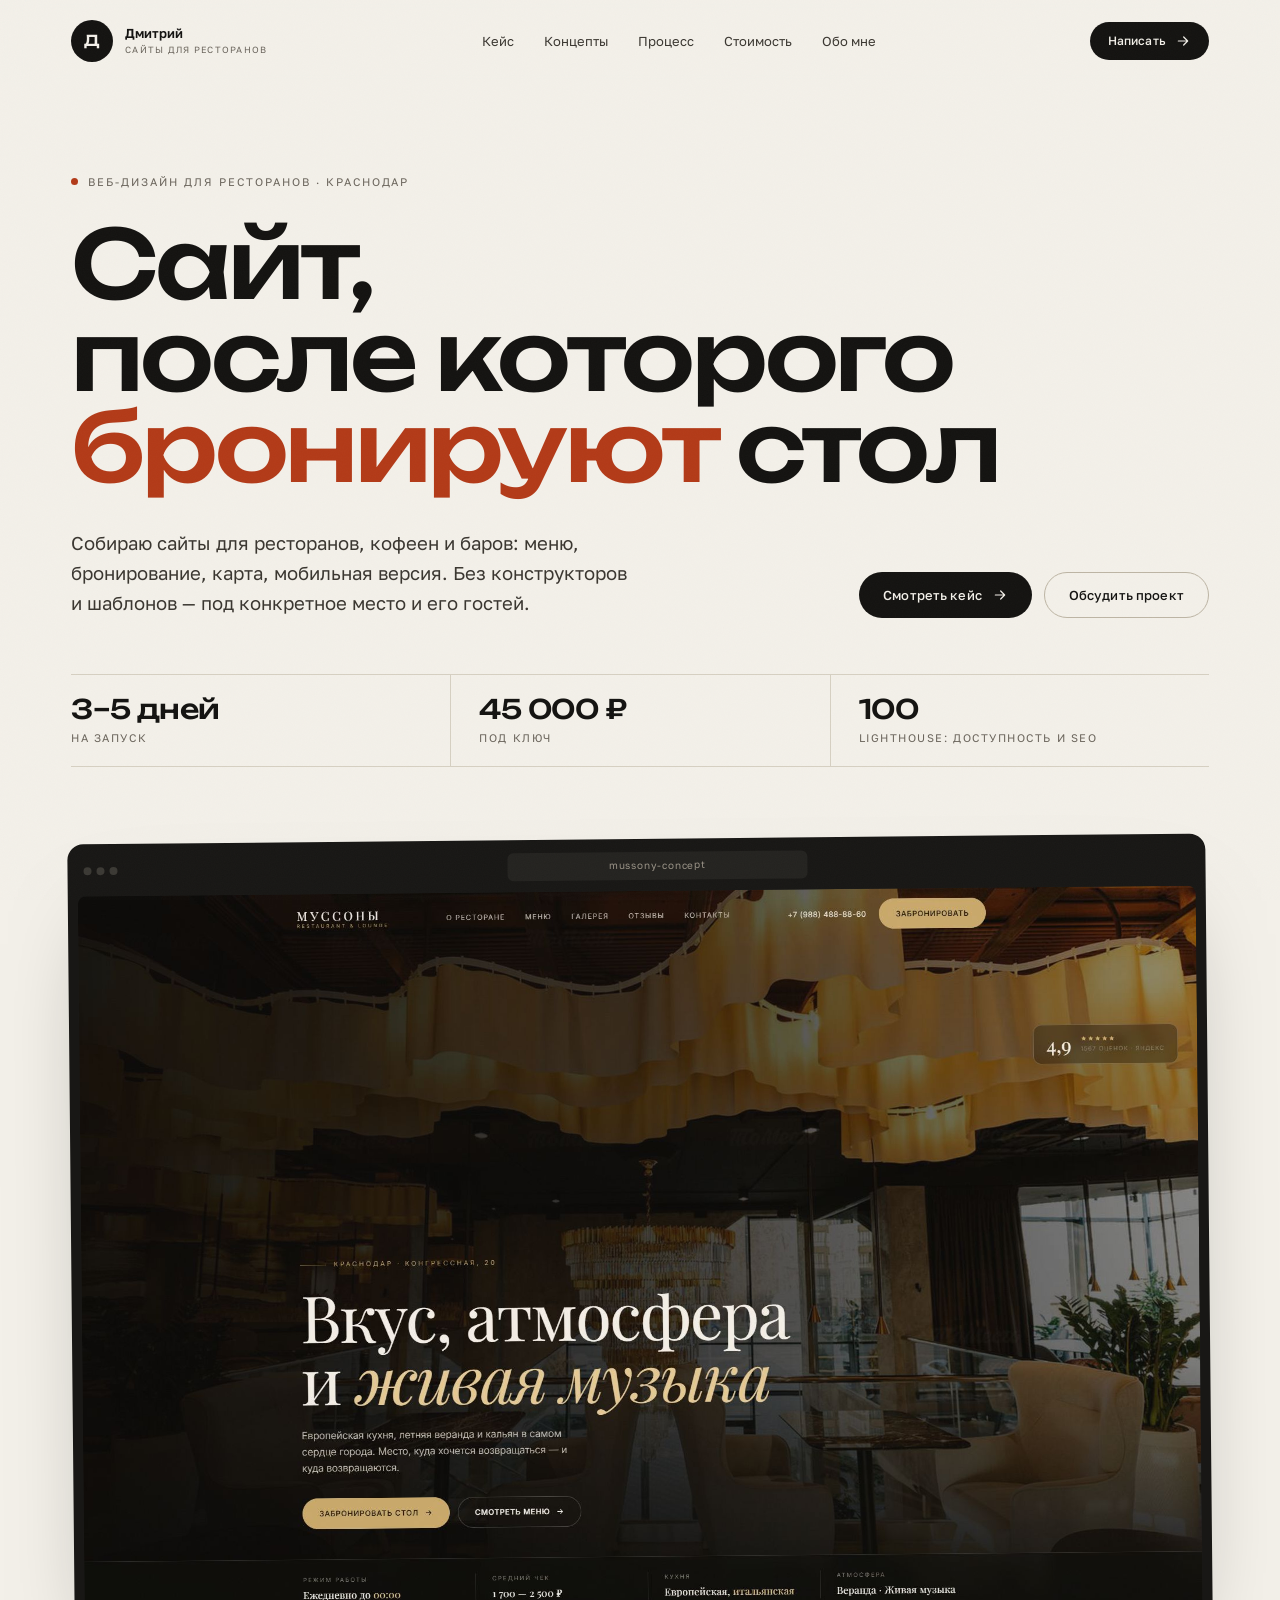
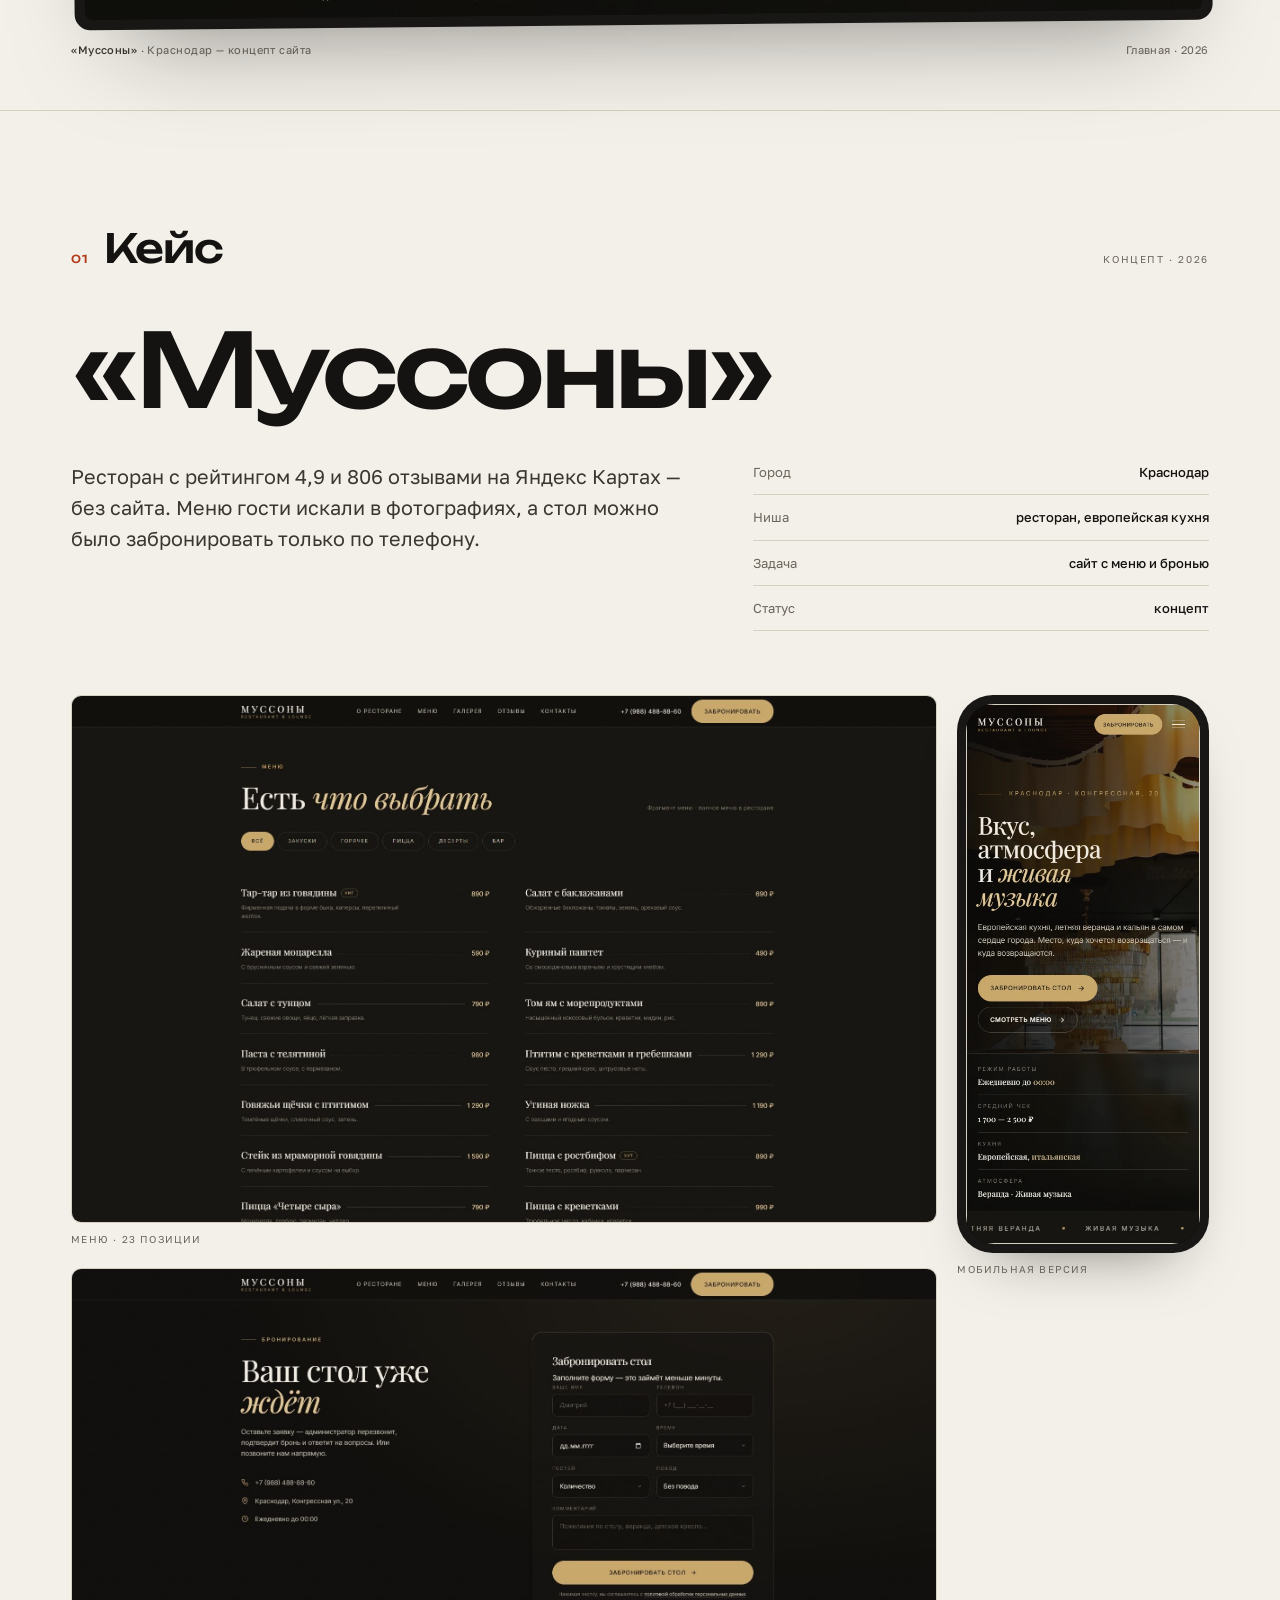
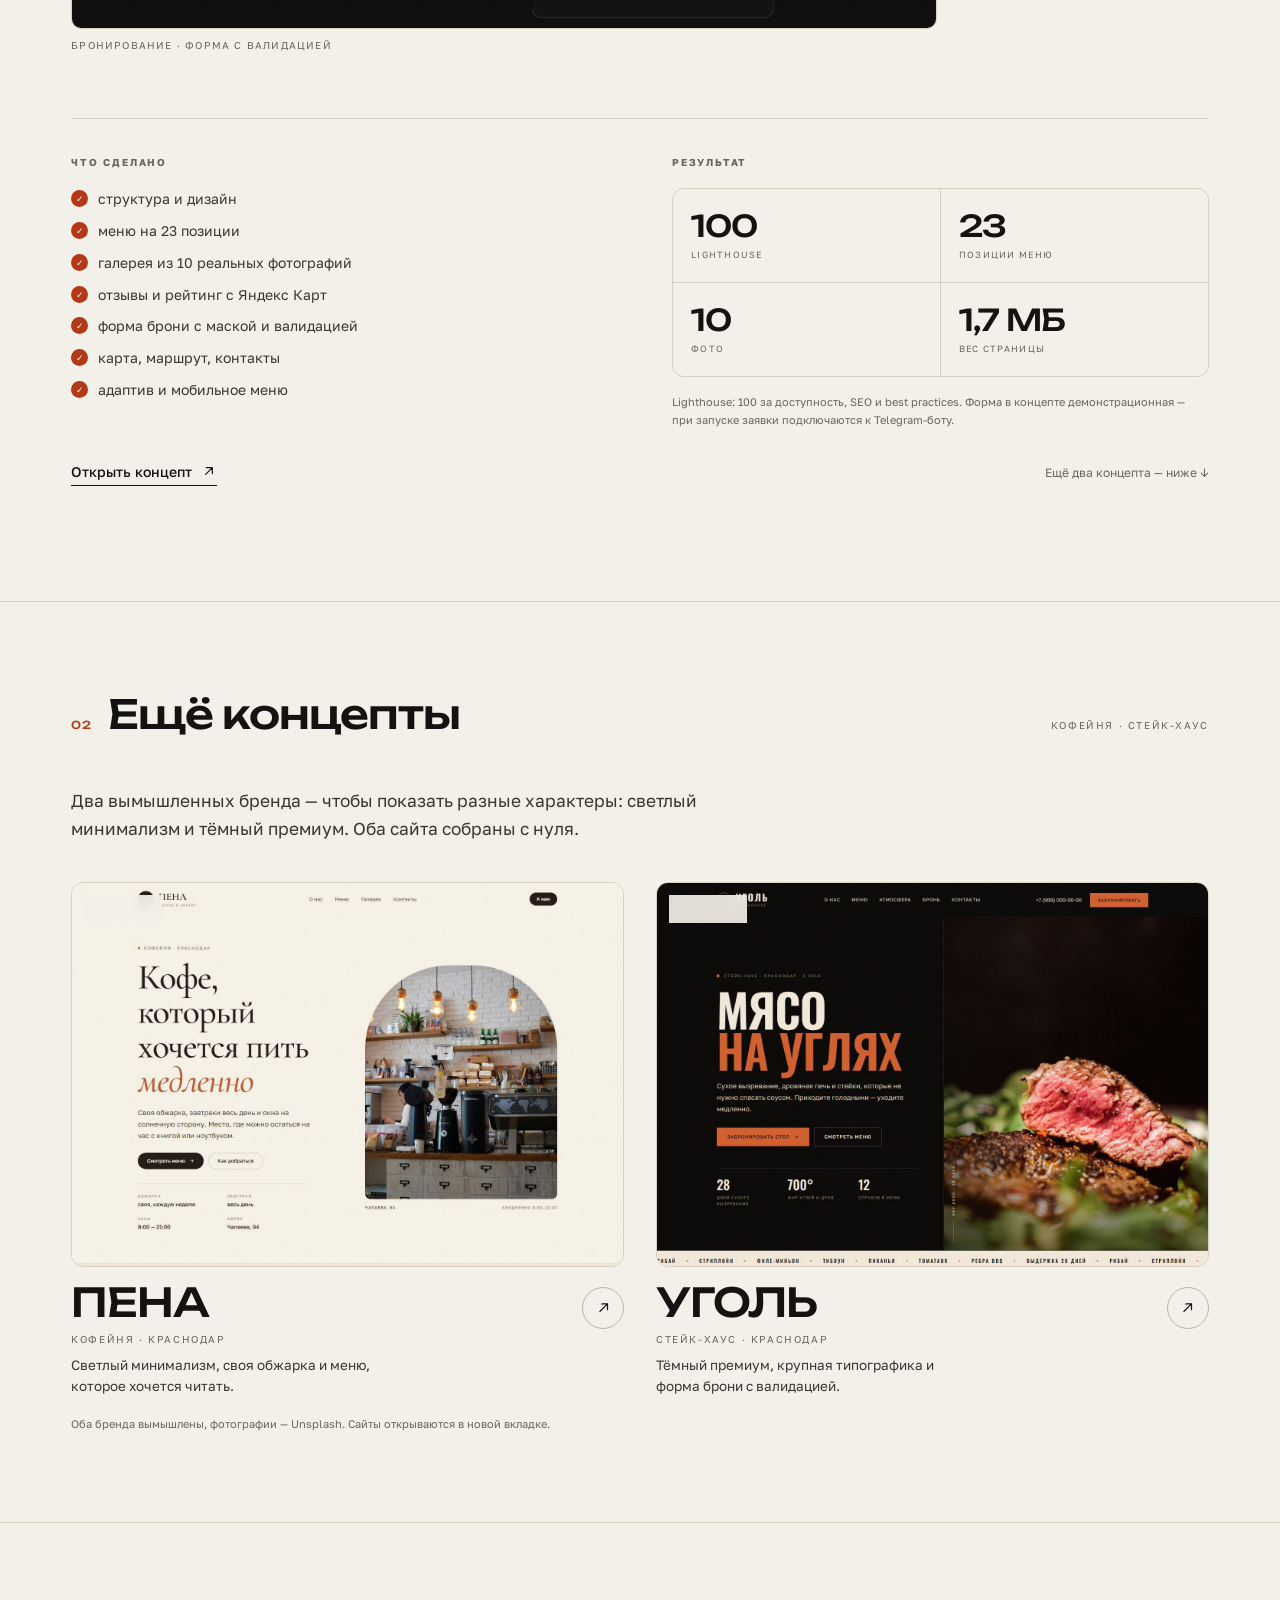
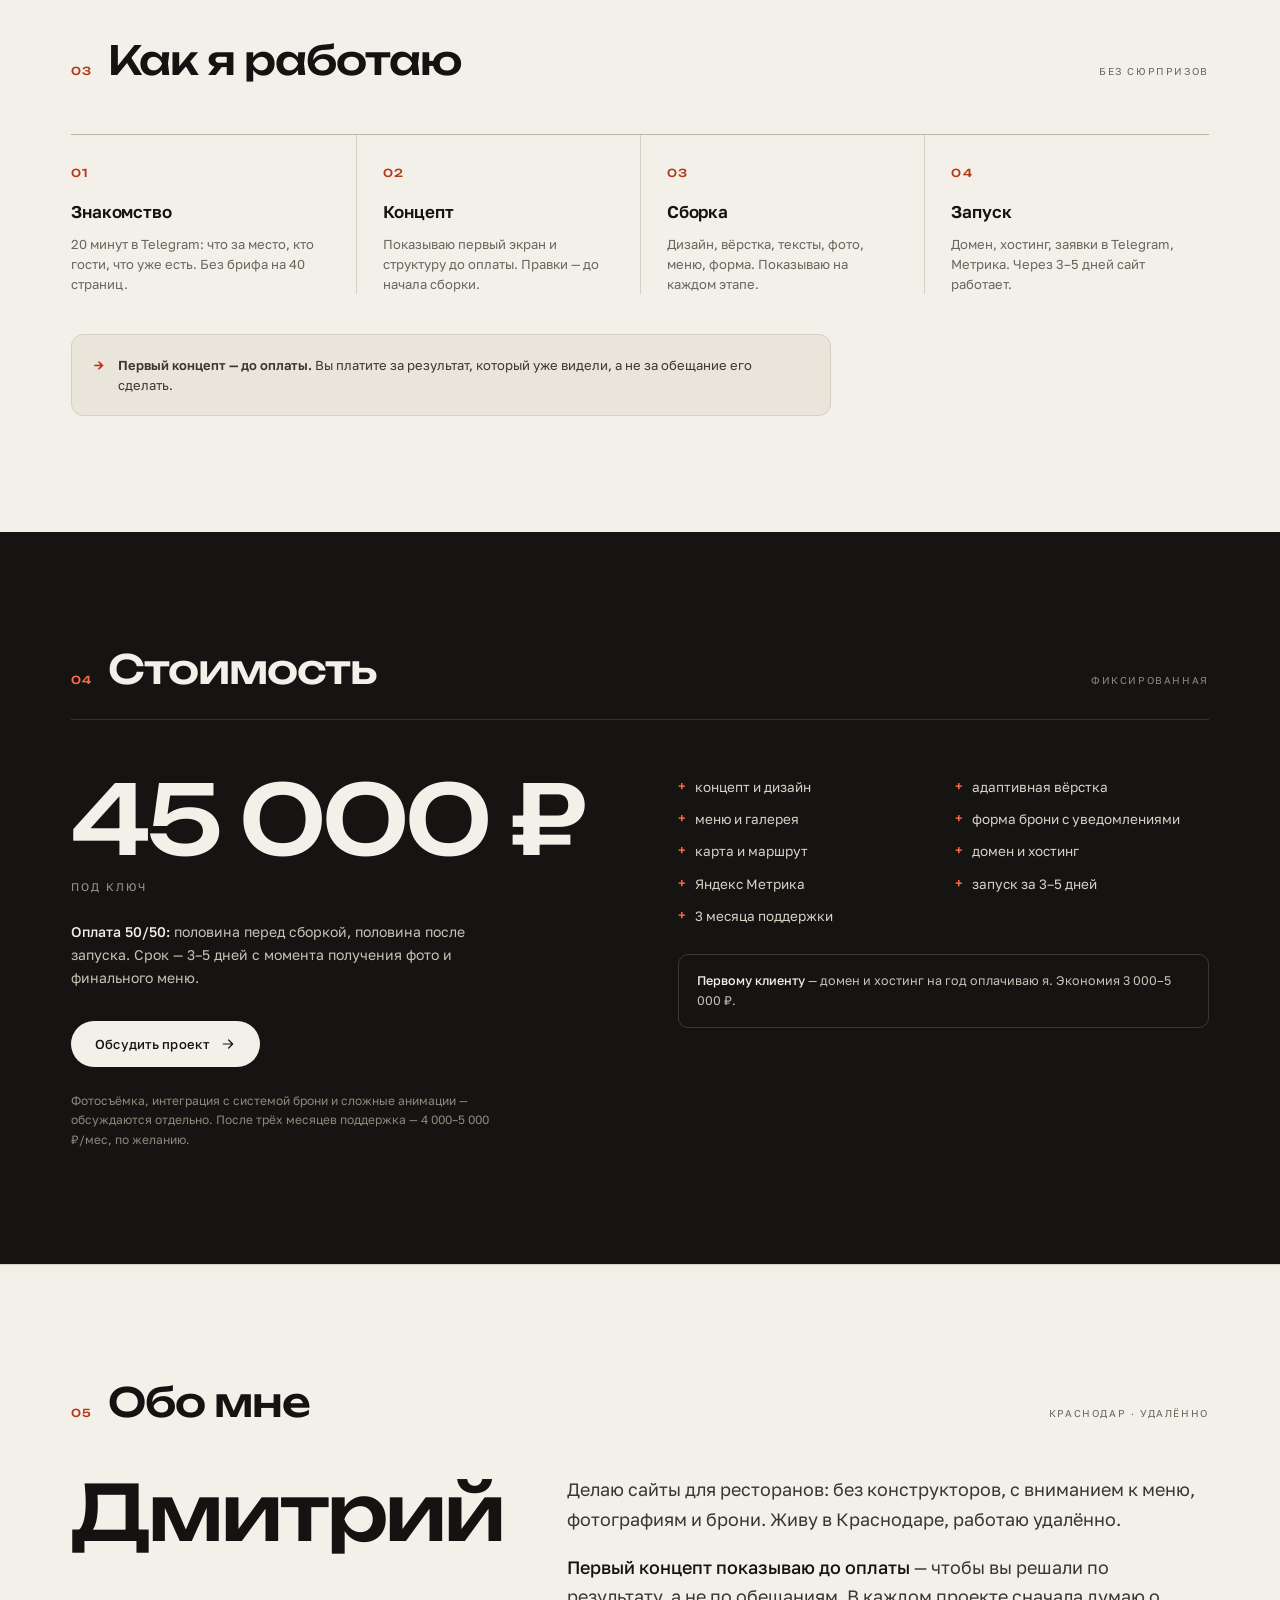
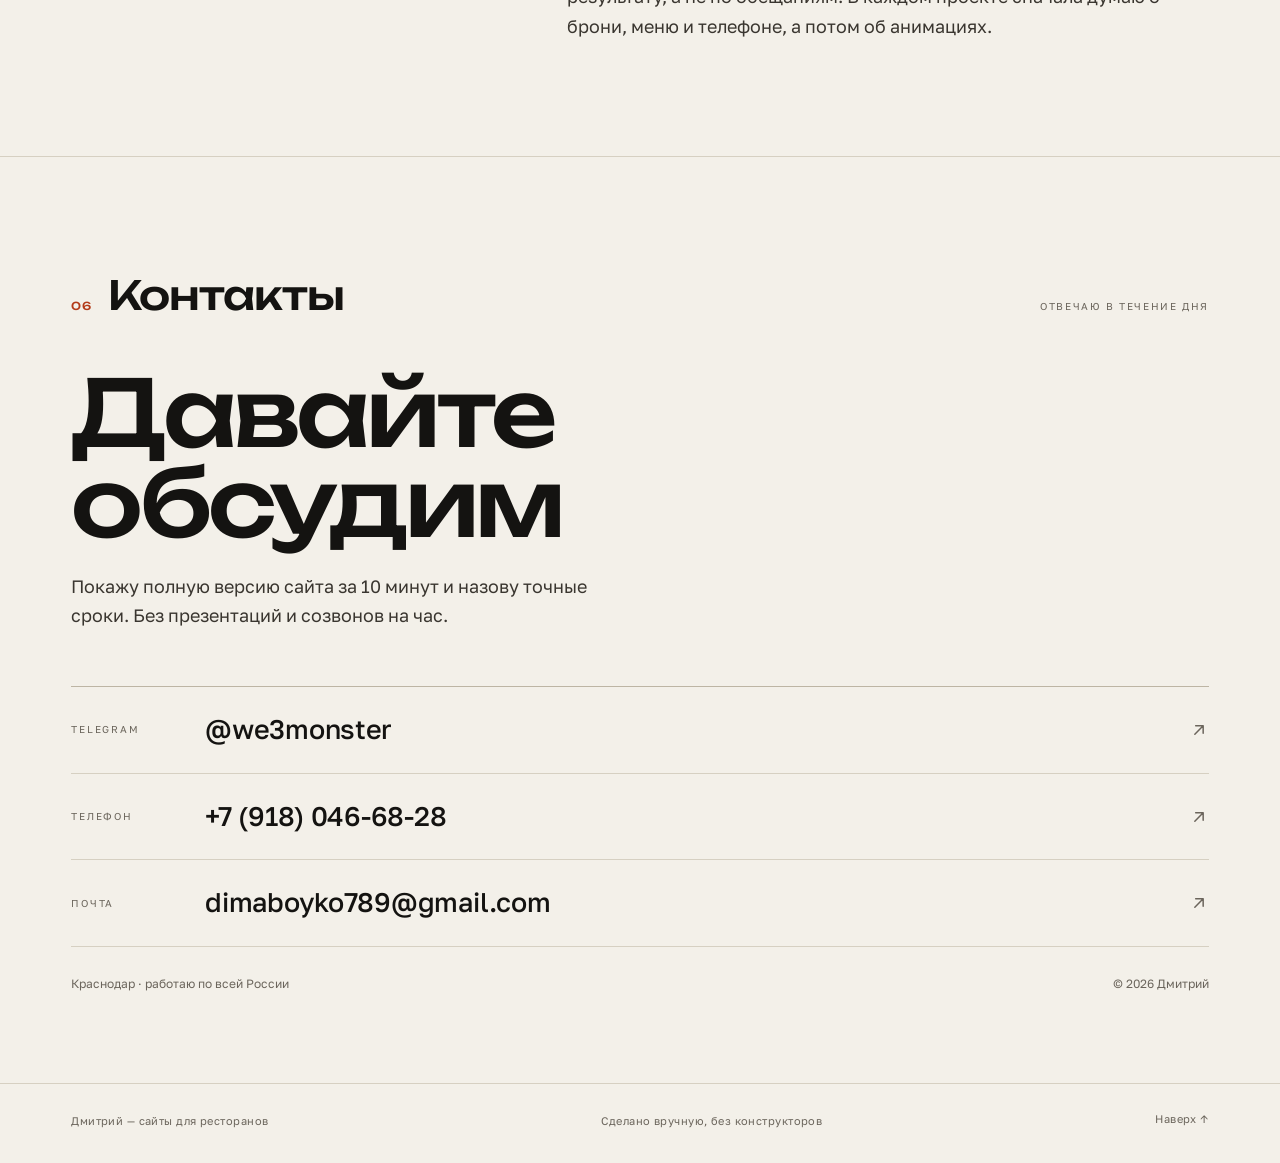
==== index.html @ 6e25948e "Deploy portfolio" ====
<!DOCTYPE html>
<html lang="ru">
<head>
<meta charset="UTF-8">
<meta name="viewport" content="width=device-width, initial-scale=1.0">
<meta name="robots" content="noindex, nofollow">
<title>Дмитрий — сайты для ресторанов | Дизайн, вёрстка, запуск</title>
<meta name="description" content="Собираю сайты для ресторанов, кофеен и баров: меню, бронирование, карта, мобильная версия. Запуск за 3–5 дней. 45 000 ₽ под ключ. Первый концепт — до оплаты.">
<meta name="theme-color" content="#F3F0E9">
<meta property="og:title" content="Дмитрий — сайты для ресторанов">
<meta property="og:description" content="Меню, бронь, карта, мобильная версия. Запуск за 3–5 дней. 45 000 ₽ под ключ.">
<meta property="og:type" content="website">
<meta property="og:image" content="https://oxoxo777666-web.github.io/img/og.png">
<meta property="og:url" content="https://oxoxo777666-web.github.io/">
<link rel="canonical" href="https://oxoxo777666-web.github.io/">
<meta property="og:locale" content="ru_RU">
<link rel="icon" href="data:image/svg+xml,%3Csvg xmlns='http://www.w3.org/2000/svg' viewBox='0 0 64 64'%3E%3Crect width='64' height='64' rx='14' fill='%23151412'/%3E%3Ctext x='32' y='45' font-family='Arial,sans-serif' font-size='34' font-weight='600' fill='%23F3F0E9' text-anchor='middle'%3EД%3C/text%3E%3C/svg%3E">
<link rel="preconnect" href="https://fonts.googleapis.com">
<link rel="preconnect" href="https://fonts.gstatic.com" crossorigin>
<link href="https://fonts.googleapis.com/css2?family=Golos+Text:wght@400;500;600&family=Unbounded:wght@400;500;600&display=swap" rel="stylesheet">
<script type="application/ld+json">
{
  "@context": "https://schema.org",
  "@type": "ProfessionalService",
  "name": "Дмитрий — сайты для ресторанов",
  "description": "Дизайн, вёрстка и запуск сайтов для ресторанов, кофеен и баров.",
  "priceRange": "45 000 ₽",
  "areaServed": "Россия",
  "telephone": "+79180466828",
  "email": "dimaboyko789@gmail.com",
  "sameAs": ["https://t.me/we3monster"],
  "address": {
    "@type": "PostalAddress",
    "addressLocality": "Краснодар",
    "addressCountry": "RU"
  }
}
</script>
<style>
  :root{
    --paper:#f3f0e9;
    --paper-2:#eae5da;
    --ink:#141311;
    --ink-2:#3a3630;
    --muted:#6b655c;
    --line:#d6d0c2;
    --line-strong:#bdb5a4;
    --accent:#b33a18;
    --accent-bright:#ff6a45;
    --dark:#151412;
    --cream:#f3f0e9;
    --display:'Unbounded','Arial Black',sans-serif;
    --sans:'Golos Text',-apple-system,BlinkMacSystemFont,'Segoe UI',sans-serif;
    --wrap:1240px;
    --pad:clamp(20px,4vw,56px);
    --ease:cubic-bezier(.22,.61,.36,1);
  }

  *{margin:0;padding:0;box-sizing:border-box}
  html{scroll-behavior:smooth}
  body{
    background:var(--paper);
    color:var(--ink);
    font-family:var(--sans);
    font-size:16px;
    line-height:1.55;
    -webkit-font-smoothing:antialiased;
    overflow-x:hidden;
  }
  body::after{
    content:"";position:fixed;inset:0;pointer-events:none;z-index:9999;opacity:.025;
    background-image:url("data:image/svg+xml,%3Csvg xmlns='http://www.w3.org/2000/svg' width='160' height='160'%3E%3Cfilter id='n'%3E%3CfeTurbulence type='fractalNoise' baseFrequency='.85' numOctaves='3'/%3E%3C/filter%3E%3Crect width='100%25' height='100%25' filter='url(%23n)'/%3E%3C/svg%3E");
  }
  ::selection{background:var(--accent);color:var(--paper)}
  img{display:block;max-width:100%}
  a{color:inherit;text-decoration:none}
  button{font:inherit;color:inherit;background:none;border:none;cursor:pointer}
  :focus-visible{outline:2px solid var(--accent);outline-offset:3px}

  .wrap{width:100%;max-width:var(--wrap);margin:0 auto;padding:0 var(--pad)}
  .skip{position:absolute;left:-9999px;top:0;background:var(--ink);color:var(--paper);padding:14px 20px;z-index:200;font-size:14px}
  .skip:focus{left:16px;top:16px}

  /* ---------- header ---------- */
  .site-head{
    position:sticky;top:0;z-index:60;
    background:rgba(243,240,233,.86);
    backdrop-filter:blur(16px);-webkit-backdrop-filter:blur(16px);
    border-bottom:1px solid transparent;
    transition:border-color .3s var(--ease);
  }
  .site-head.scrolled{border-bottom-color:var(--line)}
  .head-inner{display:flex;align-items:center;justify-content:space-between;gap:24px;height:82px}
  .brand{display:flex;align-items:center;gap:12px;flex:none}
  .brand-mark{
    width:42px;height:42px;border-radius:50%;background:var(--ink);color:var(--paper);
    display:grid;place-items:center;font-family:var(--display);font-size:15px;font-weight:500;
  }
  .brand-text{font-size:13px;font-weight:600;line-height:1.15}
  .brand-text small{
    display:block;font-size:9px;font-weight:400;color:var(--muted);
    letter-spacing:.14em;text-transform:uppercase;margin-top:4px;
  }
  .nav{display:flex;gap:30px;font-size:13px;color:var(--ink-2)}
  .nav a{position:relative;padding:6px 0}
  .nav a::after{
    content:"";position:absolute;left:0;bottom:0;width:0;height:1px;background:var(--ink);
    transition:width .3s var(--ease);
  }
  .nav a:hover::after{width:100%}

  .btn{
    display:inline-flex;align-items:center;justify-content:center;gap:10px;
    padding:15px 24px;border-radius:999px;font-size:13px;font-weight:500;
    letter-spacing:.01em;line-height:1;white-space:nowrap;
    transition:background .3s var(--ease),color .3s var(--ease),border-color .3s var(--ease),transform .3s var(--ease);
  }
  .btn svg{width:16px;height:16px;flex:none}
  .btn-dark{background:var(--ink);color:var(--paper)}
  .btn-dark:hover{background:var(--accent);transform:translateY(-1px)}
  .btn-ghost{border:1px solid var(--line-strong);color:var(--ink)}
  .btn-ghost:hover{border-color:var(--ink);background:var(--ink);color:var(--paper);transform:translateY(-1px)}
  .btn-sm{padding:11px 18px;font-size:12px}
  .btn-light{background:var(--paper);color:var(--ink)}
  .btn-light:hover{background:var(--accent-bright);color:var(--ink);transform:translateY(-1px)}

  /* ---------- hero ---------- */
  .hero{padding:clamp(48px,7vw,92px) 0 clamp(32px,4vw,56px)}
  .eyebrow{
    display:flex;align-items:center;gap:10px;
    font-size:11px;letter-spacing:.18em;text-transform:uppercase;color:var(--muted);
  }
  .eyebrow i{width:7px;height:7px;border-radius:50%;background:var(--accent);flex:none}
  .hero h1{
    font-family:var(--display);font-weight:500;
    font-size:clamp(42px,7.4vw,106px);
    line-height:.97;letter-spacing:-.035em;
    margin-top:28px;max-width:1120px;
  }
  .hero h1 em{font-style:normal;color:var(--accent)}
  .hero-bottom{
    display:grid;grid-template-columns:1.05fr .95fr;gap:48px;
    align-items:end;margin-top:36px;
  }
  .lead{font-size:clamp(16px,1.45vw,19px);line-height:1.6;color:var(--ink-2);max-width:560px}
  .hero-actions{display:flex;gap:12px;flex-wrap:wrap;justify-content:flex-end}
  .facts{
    display:grid;grid-template-columns:repeat(3,1fr);
    margin-top:56px;border-top:1px solid var(--line);border-bottom:1px solid var(--line);
  }
  .fact{padding:20px 28px;display:flex;flex-direction:column;gap:4px}
  .fact:first-child{padding-left:0}
  .fact + .fact{border-left:1px solid var(--line)}
  .fact b{font-family:var(--display);font-size:clamp(20px,2.1vw,28px);font-weight:500;line-height:1.1;letter-spacing:-.02em}
  .fact span{font-size:11px;letter-spacing:.14em;text-transform:uppercase;color:var(--muted)}

  .stage{margin-top:clamp(40px,6vw,72px);position:relative}
  .browser{
    background:#181715;border-radius:16px;padding:10px;
    box-shadow:0 50px 100px -50px rgba(20,19,17,.5);
    transform:rotate(-.55deg);
  }
  .browser-bar{display:flex;align-items:center;gap:8px;padding:3px 6px 11px}
  .browser-dots{display:flex;gap:5px;flex:none}
  .browser-dots i{display:block;width:8px;height:8px;border-radius:50%;background:#3b3934}
  .browser-url{
    flex:1;max-width:300px;margin:0 auto;padding:6px 14px;border-radius:6px;
    background:#242320;color:#9a9387;font-size:10px;letter-spacing:.08em;text-align:center;
  }
  .browser img{border-radius:8px;width:100%;height:auto}
  .stage figcaption{
    display:flex;justify-content:space-between;gap:20px;margin-top:16px;
    font-size:11px;letter-spacing:.04em;color:var(--muted);
  }
  .stage figcaption b{font-weight:500;color:var(--ink-2)}

  /* ---------- sections ---------- */
  .section{padding:clamp(72px,9vw,128px) 0;border-top:1px solid var(--line);scroll-margin-top:100px}
  .sec-head{display:flex;align-items:baseline;gap:16px;margin-bottom:clamp(32px,4vw,56px)}
  .sec-num{font-family:var(--display);font-size:11px;font-weight:500;color:var(--accent);letter-spacing:.1em}
  .sec-head h2,.sec-title{
    font-family:var(--display);font-weight:500;
    font-size:clamp(26px,3.4vw,40px);letter-spacing:-.025em;line-height:1.1;
  }
  .sec-note{margin-left:auto;font-size:10px;letter-spacing:.16em;text-transform:uppercase;color:var(--muted)}

  /* ---------- case ---------- */
  .case-title{
    font-family:var(--display);font-weight:500;
    font-size:clamp(46px,8vw,112px);line-height:.95;letter-spacing:-.045em;
    margin-bottom:clamp(28px,4vw,44px);
  }
  .case-grid{display:grid;grid-template-columns:1.15fr .85fr;gap:clamp(32px,5vw,80px);align-items:start}
  .case-copy p{font-size:clamp(17px,1.55vw,21px);line-height:1.55;color:var(--ink-2);max-width:620px}
  .case-meta{display:grid}
  .case-meta div{display:flex;justify-content:space-between;gap:20px;padding:12px 0;border-bottom:1px solid var(--line);font-size:13px}
  .case-meta div:first-child{padding-top:0}
  .case-meta dt{color:var(--muted)}
  .case-meta dd{text-align:right;font-weight:500}

  .case-shots{display:grid;grid-template-columns:1.55fr .45fr;gap:20px;margin-top:clamp(40px,5vw,64px);align-items:start}
  .shots-stack{display:grid;gap:20px}
  .shot{margin:0}
  .shot img{width:100%;height:auto;border-radius:10px;border:1px solid var(--line);background:#fff}
  .shot figcaption{font-size:10px;letter-spacing:.12em;text-transform:uppercase;color:var(--muted);margin-top:9px}
  .phone{
    width:100%;max-width:300px;margin:0 auto;padding:9px;border-radius:36px;
    background:#181715;box-shadow:0 30px 60px -35px rgba(20,19,17,.55);
  }
  .phone-screen{border-radius:28px;overflow:hidden;background:#000}
  .phone img{width:100%;height:auto}

  .case-details{
    display:grid;grid-template-columns:1fr 1fr;gap:clamp(32px,5vw,72px);
    margin-top:clamp(44px,5vw,64px);padding-top:36px;border-top:1px solid var(--line);
  }
  .detail h4{font-size:10px;letter-spacing:.18em;text-transform:uppercase;color:var(--muted);margin-bottom:18px}
  .checklist{list-style:none;display:grid;gap:10px}
  .checklist li{display:flex;align-items:flex-start;gap:10px;font-size:14px;color:var(--ink-2)}
  .checklist li::before{
    content:"✓";flex:none;width:17px;height:17px;border-radius:50%;
    background:var(--accent);color:var(--paper);
    display:grid;place-items:center;font-size:9px;line-height:1;margin-top:2px;
  }
  .stats{display:grid;grid-template-columns:1fr 1fr;gap:1px;background:var(--line);border:1px solid var(--line);border-radius:12px;overflow:hidden}
  .stat{background:var(--paper);padding:20px 18px}
  .stat b{display:block;font-family:var(--display);font-size:30px;font-weight:500;line-height:1.1;letter-spacing:-.03em}
  .stat span{display:block;font-size:9px;letter-spacing:.14em;text-transform:uppercase;color:var(--muted);margin-top:6px}
  .case-note{font-size:11px;line-height:1.6;color:var(--muted);margin-top:16px}
  .case-foot{display:flex;align-items:center;justify-content:space-between;gap:24px;flex-wrap:wrap;margin-top:32px}
  .case-link{display:inline-flex;align-items:center;gap:9px;font-size:14px;font-weight:500;border-bottom:1px solid var(--ink);padding-bottom:3px;transition:color .3s var(--ease),border-color .3s var(--ease)}
  .case-link:hover{color:var(--accent);border-color:var(--accent)}
  .case-next{font-size:12px;color:var(--muted)}

  /* ---------- more concepts ---------- */
  .concepts{padding:clamp(56px,7vw,96px) 0}
  .concepts-lead{font-size:clamp(15px,1.35vw,18px);line-height:1.6;color:var(--ink-2);max-width:720px;margin-bottom:clamp(26px,3.5vw,40px)}
  .concept-grid{display:grid;grid-template-columns:1fr 1fr;gap:clamp(20px,3vw,32px)}
  .concept-card{display:block}
  .concept-media{position:relative;overflow:hidden;border:1px solid var(--line);border-radius:12px;background:#fff}
  .concept-media img{width:100%;height:auto;aspect-ratio:36/25;object-fit:cover;transition:transform .6s var(--ease)}
  .concept-card:hover .concept-media img{transform:scale(1.025)}
  .concept-badge{
    position:absolute;top:12px;left:12px;padding:7px 11px;border-radius:999px;
    background:rgba(243,240,233,.92);backdrop-filter:blur(6px);-webkit-backdrop-filter:blur(6px);
    color:var(--ink);font-size:9px;font-weight:500;letter-spacing:.16em;text-transform:uppercase;
  }
  .concept-body{display:flex;align-items:flex-start;justify-content:space-between;gap:20px;padding-top:16px}
  .concept-title{font-family:var(--display);font-weight:500;font-size:clamp(26px,3.1vw,40px);line-height:1;letter-spacing:-.03em;transition:color .3s var(--ease)}
  .concept-card:hover .concept-title{color:var(--accent)}
  .concept-meta{display:block;font-size:10px;letter-spacing:.16em;text-transform:uppercase;color:var(--muted);margin-top:9px}
  .concept-desc{font-size:13.5px;line-height:1.55;color:var(--ink-2);margin-top:8px;max-width:38ch}
  .concept-arrow{
    flex:none;width:42px;height:42px;border-radius:50%;border:1px solid var(--line-strong);
    display:grid;place-items:center;font-size:15px;line-height:1;margin-top:4px;
    transition:background .3s var(--ease),color .3s var(--ease),border-color .3s var(--ease),transform .3s var(--ease);
  }
  .concept-card:hover .concept-arrow{background:var(--ink);color:var(--paper);border-color:var(--ink);transform:translate(2px,-2px)}
  .concepts-note{font-size:11px;line-height:1.6;color:var(--muted);margin-top:18px}

  /* ---------- process ---------- */
  .process-grid{display:grid;grid-template-columns:repeat(4,1fr);border-top:1px solid var(--line-strong)}
  .step{padding:24px 26px 0 0}
  .step + .step{border-left:1px solid var(--line);padding-left:26px}
  .step i{font-style:normal;font-family:var(--display);font-size:11px;font-weight:500;color:var(--accent);letter-spacing:.1em}
  .step h3{font-size:17px;font-weight:600;margin:16px 0 8px;letter-spacing:-.01em}
  .step p{font-size:13px;line-height:1.55;color:var(--muted)}
  .process-note{
    display:flex;align-items:flex-start;gap:14px;margin-top:40px;padding:20px 22px;
    border:1px solid var(--line);border-radius:12px;background:var(--paper-2);
    font-size:13px;line-height:1.55;color:var(--ink-2);max-width:760px;
  }
  .process-note strong{font-weight:600}
  .process-note::before{content:"→";color:var(--accent);font-weight:600;flex:none}

  /* ---------- price ---------- */
  .price{background:var(--dark);color:var(--cream);border-top:0}
  .price .sec-num{color:var(--accent-bright)}
  .price .sec-note{color:#8f887c}
  .price .sec-head{border-bottom:1px solid rgba(243,240,233,.14);padding-bottom:28px}
  .price-grid{display:grid;grid-template-columns:1fr 1fr;gap:clamp(40px,6vw,88px);align-items:start}
  .price-big{
    font-family:var(--display);font-weight:500;
    font-size:clamp(54px,7.6vw,96px);line-height:1;letter-spacing:-.045em;white-space:nowrap;
  }
  .price-big small{
    display:block;font-family:var(--sans);font-size:11px;font-weight:400;
    letter-spacing:.18em;text-transform:uppercase;color:#a39a8c;margin-top:14px;white-space:normal;
  }
  .price-terms{font-size:14px;line-height:1.65;color:#c9c1b4;max-width:430px;margin-top:28px}
  .price-terms strong{color:var(--cream);font-weight:500}
  .price-actions{display:flex;align-items:center;gap:18px;flex-wrap:wrap;margin-top:32px}
  .price-note{font-size:12px;line-height:1.6;color:#8f887c;max-width:420px;margin-top:24px}
  .includes{list-style:none;display:grid;grid-template-columns:1fr 1fr;gap:12px 22px;padding-top:6px}
  .includes li{display:flex;align-items:flex-start;gap:9px;font-size:13.5px;line-height:1.5;color:#d8d1c4}
  .includes li::before{content:"+";flex:none;color:var(--accent-bright);font-weight:500;line-height:1.4}
  .bonus{
    margin-top:28px;padding:16px 18px;border:1px solid rgba(243,240,233,.16);border-radius:10px;
    font-size:12.5px;line-height:1.6;color:#c9c1b4;
  }
  .bonus b{color:var(--cream);font-weight:500}

  /* ---------- about ---------- */
  .about-grid{display:grid;grid-template-columns:.8fr 1.2fr;gap:clamp(32px,5vw,80px);align-items:start}
  .about-title{font-family:var(--display);font-weight:500;font-size:clamp(42px,6vw,80px);line-height:1;letter-spacing:-.04em}
  .about-copy p{font-size:clamp(16px,1.4vw,19px);line-height:1.65;color:var(--ink-2);max-width:640px}
  .about-copy p + p{margin-top:18px}
  .about-copy p strong{font-weight:500;color:var(--ink)}

  /* ---------- contact ---------- */
  .contact{border-top:1px solid var(--line);padding-bottom:clamp(56px,7vw,96px)}
  .contact-title{
    font-family:var(--display);font-weight:500;
    font-size:clamp(46px,7.2vw,96px);line-height:.98;letter-spacing:-.04em;max-width:900px;
  }
  .contact-lead{font-size:clamp(15px,1.4vw,18px);line-height:1.6;color:var(--ink-2);max-width:560px;margin-top:24px}
  .contact-list{margin-top:clamp(36px,5vw,56px);border-top:1px solid var(--line-strong)}
  .contact-row{
    display:flex;align-items:center;gap:24px;padding:22px 0;border-bottom:1px solid var(--line);
    transition:padding .3s var(--ease),color .3s var(--ease);
  }
  .contact-row:hover{padding-left:10px;color:var(--accent)}
  .contact-row span{font-size:10px;letter-spacing:.18em;text-transform:uppercase;color:var(--muted);width:110px;flex:none}
  .contact-row b{font-size:clamp(18px,2.2vw,27px);font-weight:500;letter-spacing:-.01em}
  .contact-row svg{width:20px;height:20px;margin-left:auto;flex:none;color:var(--muted);transition:color .3s var(--ease),transform .3s var(--ease)}
  .contact-row:hover svg{color:var(--accent);transform:translate(3px,-3px)}
  .contact-foot{display:flex;justify-content:space-between;gap:20px;flex-wrap:wrap;margin-top:28px;font-size:12px;color:var(--muted)}

  /* ---------- footer ---------- */
  .footer{border-top:1px solid var(--line);padding:26px 0 32px}
  .footer-inner{display:flex;align-items:center;justify-content:space-between;gap:20px;flex-wrap:wrap;font-size:11px;letter-spacing:.04em;color:var(--muted)}
  .footer-inner a{border-bottom:1px solid transparent;padding-bottom:2px}
  .footer-inner a:hover{border-color:var(--muted);color:var(--ink)}

  /* ---------- motion ---------- */
  .reveal{opacity:0;transform:translateY(18px);transition:opacity .7s var(--ease),transform .7s var(--ease)}
  .reveal.in{opacity:1;transform:none}

  /* ---------- responsive ---------- */
  @media (max-width:1024px){
    .nav{display:none}
    .process-grid{grid-template-columns:1fr 1fr;border-top:0}
    .step{padding:24px 24px 24px 0;border-top:1px solid var(--line-strong)}
    .step + .step{border-left:0;padding-left:0}
    .step:nth-child(even){padding-left:24px;border-left:1px solid var(--line)}
  }
  @media (max-width:860px){
    .head-inner{height:72px}
    .hero-bottom{grid-template-columns:1fr;gap:28px}
    .hero-actions{justify-content:flex-start}
    .facts{margin-top:40px}
    .fact{padding:16px 20px}
    .case-grid{grid-template-columns:1fr;gap:32px}
    .case-meta div:first-child{padding-top:12px;border-top:1px solid var(--line)}
    .case-shots{grid-template-columns:1fr;gap:28px}
    .shot-phone{order:-1}
    .phone{max-width:270px}
    .case-details{grid-template-columns:1fr}
    .price-grid{grid-template-columns:1fr;gap:44px}
    .about-grid{grid-template-columns:1fr;gap:28px}
    .concept-grid{grid-template-columns:1fr;gap:32px}
  }
  @media (max-width:600px){
    .brand-text small{display:none}
    .hero{padding-top:40px}
    .hero h1{font-size:clamp(38px,11.5vw,54px);letter-spacing:-.03em}
    .hero h1 br{display:none}
    .hero-actions .btn{flex:1 1 auto}
    .facts{grid-template-columns:1fr}
    .fact{padding:14px 0}
    .fact + .fact{border-left:0;border-top:1px solid var(--line)}
    .stage figcaption{flex-direction:column;gap:4px}
    .section{padding:64px 0}
    .sec-head{gap:12px}
    .sec-note{display:none}
    .case-title{font-size:clamp(42px,13vw,64px)}
    .stats{grid-template-columns:1fr 1fr}
    .step{padding:20px 0}
    .step:nth-child(even){padding-left:0;border-left:0}
    .process-grid{grid-template-columns:1fr}
    .step + .step{border-top:1px solid var(--line)}
    .price-big{font-size:clamp(46px,13vw,70px)}
    .includes{grid-template-columns:1fr}
    .contact-row{gap:14px;flex-wrap:wrap}
    .contact-row span{width:100%;margin-bottom:-8px}
    .contact-row b{font-size:20px}
    .contact-row svg{margin-left:auto}
    .footer-inner{flex-direction:column;align-items:flex-start;gap:8px}
  }
  @media (prefers-reduced-motion:reduce){
    html{scroll-behavior:auto}
    *,*::before,*::after{animation-duration:.001ms !important;transition-duration:.001ms !important}
    .reveal{opacity:1;transform:none}
    .browser{transform:none}
  }
</style>
<noscript><style>.reveal{opacity:1;transform:none}</style></noscript>
</head>
<body>
<a class="skip" href="#main">К содержанию</a>

<header class="site-head" id="header">
  <div class="wrap head-inner">
    <a class="brand" href="#top">
      <span class="brand-mark" aria-hidden="true">Д</span>
      <span class="brand-text">Дмитрий<small>сайты для ресторанов</small></span>
    </a>
    <nav class="nav" aria-label="Основная навигация">
      <a href="#case">Кейс</a>
      <a href="#concepts">Концепты</a>
      <a href="#process">Процесс</a>
      <a href="#price">Стоимость</a>
      <a href="#about">Обо мне</a>
    </nav>
    <a class="btn btn-dark btn-sm" href="#contact">
      Написать
      <svg viewBox="0 0 24 24" fill="none" stroke="currentColor" stroke-width="1.8" stroke-linecap="round" stroke-linejoin="round" aria-hidden="true"><path d="M5 12h14M13 6l6 6-6 6"/></svg>
    </a>
  </div>
</header>

<main id="main">
  <!-- ================= HERO ================= -->
  <section class="hero" id="top">
    <div class="wrap">
      <p class="eyebrow"><i aria-hidden="true"></i> Веб-дизайн для ресторанов · Краснодар</p>
      <h1>Сайт, <br>после которого <br><em>бронируют</em> стол</h1>

      <div class="hero-bottom">
        <p class="lead">Собираю сайты для ресторанов, кофеен и баров: меню, бронирование, карта, мобильная версия. Без конструкторов и шаблонов — под конкретное место и его гостей.</p>
        <div class="hero-actions">
          <a class="btn btn-dark" href="#case">
            Смотреть кейс
            <svg viewBox="0 0 24 24" fill="none" stroke="currentColor" stroke-width="1.8" stroke-linecap="round" stroke-linejoin="round" aria-hidden="true"><path d="M5 12h14M13 6l6 6-6 6"/></svg>
          </a>
          <a class="btn btn-ghost" href="#contact">Обсудить проект</a>
        </div>
      </div>

      <div class="facts">
        <div class="fact"><b>3–5 дней</b><span>на запуск</span></div>
        <div class="fact"><b>45 000 ₽</b><span>под ключ</span></div>
        <div class="fact"><b>100</b><span>Lighthouse: доступность и SEO</span></div>
      </div>

      <figure class="stage">
        <div class="browser">
          <div class="browser-bar" aria-hidden="true">
            <span class="browser-dots"><i></i><i></i><i></i></span>
            <span class="browser-url">mussony-concept</span>
          </div>
          <img src="img/01-hero.jpg" width="1921" height="1246" alt="Главный экран концепта сайта ресторана «Муссоны»: тёмная фотография зала, заголовок «Вкус, атмосфера и живая музыка»" fetchpriority="high">
        </div>
        <figcaption>
          <span><b>«Муссоны»</b> · Краснодар — концепт сайта</span>
          <span>Главная · 2026</span>
        </figcaption>
      </figure>
    </div>
  </section>

  <!-- ================= CASE ================= -->
  <section class="section" id="case">
    <div class="wrap">
      <div class="sec-head reveal">
        <span class="sec-num">01</span>
        <h2>Кейс</h2>
        <span class="sec-note">Концепт · 2026</span>
      </div>

      <h3 class="case-title reveal">«Муссоны»</h3>

      <div class="case-grid reveal">
        <div class="case-copy">
          <p>Ресторан с рейтингом 4,9 и 806 отзывами на Яндекс Картах — без сайта. Меню гости искали в фотографиях, а стол можно было забронировать только по телефону.</p>
        </div>
        <dl class="case-meta">
          <div><dt>Город</dt><dd>Краснодар</dd></div>
          <div><dt>Ниша</dt><dd>ресторан, европейская кухня</dd></div>
          <div><dt>Задача</dt><dd>сайт с меню и бронью</dd></div>
          <div><dt>Статус</dt><dd>концепт</dd></div>
        </dl>
      </div>

      <div class="case-shots reveal">
        <div class="shots-stack">
          <figure class="shot">
            <img src="img/02-menu.jpg" width="1921" height="1170" loading="lazy" alt="Страница меню концепта: 23 позиции с ценами, разделы кухни и напитков">
            <figcaption>Меню · 23 позиции</figcaption>
          </figure>
          <figure class="shot">
            <img src="img/03-booking.jpg" width="1921" height="800" loading="lazy" alt="Страница бронирования концепта: форма с датой, временем, количеством гостей и телефоном">
            <figcaption>Бронирование · форма с валидацией</figcaption>
          </figure>
        </div>
        <figure class="shot shot-phone">
          <div class="phone">
            <div class="phone-screen">
              <img src="img/mobile.webp" width="430" height="1000" loading="lazy" alt="Мобильная версия главного экрана концепта «Муссоны»">
            </div>
          </div>
          <figcaption>Мобильная версия</figcaption>
        </figure>
      </div>

      <div class="case-details reveal">
        <div class="detail">
          <h4>Что сделано</h4>
          <ul class="checklist">
            <li>структура и дизайн</li>
            <li>меню на 23 позиции</li>
            <li>галерея из 10 реальных фотографий</li>
            <li>отзывы и рейтинг с Яндекс Карт</li>
            <li>форма брони с маской и валидацией</li>
            <li>карта, маршрут, контакты</li>
            <li>адаптив и мобильное меню</li>
          </ul>
        </div>
        <div class="detail">
          <h4>Результат</h4>
          <div class="stats">
            <div class="stat"><b>100</b><span>Lighthouse</span></div>
            <div class="stat"><b>23</b><span>позиции меню</span></div>
            <div class="stat"><b>10</b><span>фото</span></div>
            <div class="stat"><b>1,7 МБ</b><span>вес страницы</span></div>
          </div>
          <p class="case-note">Lighthouse: 100 за доступность, SEO и best practices. Форма в концепте демонстрационная — при запуске заявки подключаются к Telegram-боту.</p>
        </div>
      </div>

      <div class="case-foot reveal">
        <a class="case-link" href="demo/index.html" target="_blank" rel="noopener">
          Открыть концепт
          <svg width="16" height="16" viewBox="0 0 24 24" fill="none" stroke="currentColor" stroke-width="1.8" stroke-linecap="round" stroke-linejoin="round" aria-hidden="true"><path d="M7 17 17 7M8 7h9v9"/></svg>
        </a>
        <span class="case-next">Ещё два концепта — ниже ↓</span>
      </div>
    </div>
  </section>

  <!-- ================= MORE CONCEPTS ================= -->
  <section class="section concepts" id="concepts">
    <div class="wrap">
      <div class="sec-head reveal">
        <span class="sec-num">02</span>
        <h2>Ещё концепты</h2>
        <span class="sec-note">Кофейня · Стейк-хаус</span>
      </div>
      <p class="concepts-lead reveal">Два вымышленных бренда — чтобы показать разные характеры: светлый минимализм и тёмный премиум. Оба сайта собраны с нуля.</p>

      <div class="concept-grid">
        <a class="concept-card reveal" href="concepts/coffee/index.html" target="_blank" rel="noopener">
          <div class="concept-media">
            <img src="img/concept-coffee.jpg" width="1440" height="1000" loading="lazy" alt="Главный экран концепта кофейни «ПЕНА»: светлый зал и арочное фото барной стойки">
            <span class="concept-badge">концепт</span>
          </div>
          <div class="concept-body">
            <div>
              <h3 class="concept-title">ПЕНА</h3>
              <span class="concept-meta">кофейня · Краснодар</span>
              <p class="concept-desc">Светлый минимализм, своя обжарка и меню, которое хочется читать.</p>
            </div>
            <span class="concept-arrow" aria-hidden="true">↗</span>
          </div>
        </a>

        <a class="concept-card reveal" href="concepts/steak/index.html" target="_blank" rel="noopener">
          <div class="concept-media">
            <img src="img/concept-steak.jpg" width="1440" height="1000" loading="lazy" alt="Главный экран концепта стейк-хауса «УГОЛЬ»: крупный план стейка и заголовок «Мясо на углях»">
            <span class="concept-badge">концепт</span>
          </div>
          <div class="concept-body">
            <div>
              <h3 class="concept-title">УГОЛЬ</h3>
              <span class="concept-meta">стейк-хаус · Краснодар</span>
              <p class="concept-desc">Тёмный премиум, крупная типографика и форма брони с валидацией.</p>
            </div>
            <span class="concept-arrow" aria-hidden="true">↗</span>
          </div>
        </a>
      </div>
      <p class="concepts-note reveal">Оба бренда вымышлены, фотографии — Unsplash. Сайты открываются в новой вкладке.</p>
    </div>
  </section>

  <!-- ================= PROCESS ================= -->
  <section class="section" id="process">
    <div class="wrap">
      <div class="sec-head reveal">
        <span class="sec-num">03</span>
        <h2>Как я работаю</h2>
        <span class="sec-note">Без сюрпризов</span>
      </div>

      <div class="process-grid reveal">
        <div class="step">
          <i>01</i>
          <h3>Знакомство</h3>
          <p>20 минут в Telegram: что за место, кто гости, что уже есть. Без брифа на 40 страниц.</p>
        </div>
        <div class="step">
          <i>02</i>
          <h3>Концепт</h3>
          <p>Показываю первый экран и структуру до оплаты. Правки — до начала сборки.</p>
        </div>
        <div class="step">
          <i>03</i>
          <h3>Сборка</h3>
          <p>Дизайн, вёрстка, тексты, фото, меню, форма. Показываю на каждом этапе.</p>
        </div>
        <div class="step">
          <i>04</i>
          <h3>Запуск</h3>
          <p>Домен, хостинг, заявки в Telegram, Метрика. Через 3–5 дней сайт работает.</p>
        </div>
      </div>

      <p class="process-note reveal"><span><strong>Первый концепт — до оплаты.</strong> Вы платите за результат, который уже видели, а не за обещание его сделать.</span></p>
    </div>
  </section>

  <!-- ================= PRICE ================= -->
  <section class="section price" id="price">
    <div class="wrap">
      <div class="sec-head reveal">
        <span class="sec-num">04</span>
        <h2>Стоимость</h2>
        <span class="sec-note">Фиксированная</span>
      </div>

      <div class="price-grid">
        <div class="reveal">
          <div class="price-big">45 000 ₽<small>под ключ</small></div>
          <p class="price-terms"><strong>Оплата 50/50:</strong> половина перед сборкой, половина после запуска. Срок — 3–5 дней с момента получения фото и финального меню.</p>
          <div class="price-actions">
            <a class="btn btn-light" href="#contact">
              Обсудить проект
              <svg viewBox="0 0 24 24" fill="none" stroke="currentColor" stroke-width="1.8" stroke-linecap="round" stroke-linejoin="round" aria-hidden="true"><path d="M5 12h14M13 6l6 6-6 6"/></svg>
            </a>
          </div>
          <p class="price-note">Фотосъёмка, интеграция с системой брони и сложные анимации — обсуждаются отдельно. После трёх месяцев поддержка — 4 000–5 000 ₽/мес, по желанию.</p>
        </div>

        <div class="reveal">
          <ul class="includes">
            <li>концепт и дизайн</li>
            <li>адаптивная вёрстка</li>
            <li>меню и галерея</li>
            <li>форма брони с уведомлениями</li>
            <li>карта и маршрут</li>
            <li>домен и хостинг</li>
            <li>Яндекс Метрика</li>
            <li>запуск за 3–5 дней</li>
            <li>3 месяца поддержки</li>
          </ul>
          <div class="bonus"><b>Первому клиенту</b> — домен и хостинг на год оплачиваю я. Экономия 3 000–5 000 ₽.</div>
        </div>
      </div>
    </div>
  </section>

  <!-- ================= ABOUT ================= -->
  <section class="section" id="about">
    <div class="wrap">
      <div class="sec-head reveal">
        <span class="sec-num">05</span>
        <h2>Обо мне</h2>
        <span class="sec-note">Краснодар · удалённо</span>
      </div>

      <div class="about-grid">
        <h3 class="about-title reveal">Дмитрий</h3>
        <div class="about-copy reveal">
          <p>Делаю сайты для ресторанов: без конструкторов, с вниманием к меню, фотографиям и брони. Живу в Краснодаре, работаю удалённо.</p>
          <p><strong>Первый концепт показываю до оплаты</strong> — чтобы вы решали по результату, а не по обещаниям. В каждом проекте сначала думаю о брони, меню и телефоне, а потом об анимациях.</p>
        </div>
      </div>
    </div>
  </section>

  <!-- ================= CONTACT ================= -->
  <section class="section contact" id="contact">
    <div class="wrap">
      <div class="sec-head reveal">
        <span class="sec-num">06</span>
        <span class="sec-title">Контакты</span>
        <span class="sec-note">Отвечаю в течение дня</span>
      </div>

      <h2 class="contact-title reveal">Давайте<br>обсудим</h2>
      <p class="contact-lead reveal">Покажу полную версию сайта за 10 минут и назову точные сроки. Без презентаций и созвонов на час.</p>

      <div class="contact-list reveal">
        <a class="contact-row" href="https://t.me/we3monster" target="_blank" rel="noopener">
          <span>Telegram</span>
          <b>@we3monster</b>
          <svg viewBox="0 0 24 24" fill="none" stroke="currentColor" stroke-width="1.8" stroke-linecap="round" stroke-linejoin="round" aria-hidden="true"><path d="M7 17 17 7M8 7h9v9"/></svg>
        </a>
        <a class="contact-row" href="tel:+79180466828">
          <span>Телефон</span>
          <b>+7 (918) 046-68-28</b>
          <svg viewBox="0 0 24 24" fill="none" stroke="currentColor" stroke-width="1.8" stroke-linecap="round" stroke-linejoin="round" aria-hidden="true"><path d="M7 17 17 7M8 7h9v9"/></svg>
        </a>
        <a class="contact-row" href="mailto:dimaboyko789@gmail.com">
          <span>Почта</span>
          <b>dimaboyko789@gmail.com</b>
          <svg viewBox="0 0 24 24" fill="none" stroke="currentColor" stroke-width="1.8" stroke-linecap="round" stroke-linejoin="round" aria-hidden="true"><path d="M7 17 17 7M8 7h9v9"/></svg>
        </a>
      </div>

      <div class="contact-foot">
        <span>Краснодар · работаю по всей России</span>
        <span>© 2026 Дмитрий</span>
      </div>
    </div>
  </section>
</main>

<footer class="footer">
  <div class="wrap footer-inner">
    <span>Дмитрий — сайты для ресторанов</span>
    <span>Сделано вручную, без конструкторов</span>
    <a href="#top">Наверх ↑</a>
  </div>
</footer>

<script>
(function () {
  var header = document.getElementById('header');
  var onScroll = function () {
    header.classList.toggle('scrolled', window.scrollY > 8);
  };
  window.addEventListener('scroll', onScroll, { passive: true });
  onScroll();

  var items = document.querySelectorAll('.reveal');
  if (!('IntersectionObserver' in window) || window.matchMedia('(prefers-reduced-motion: reduce)').matches) {
    items.forEach(function (el) { el.classList.add('in'); });
    return;
  }
  var io = new IntersectionObserver(function (entries) {
    entries.forEach(function (entry) {
      if (entry.isIntersecting) {
        entry.target.classList.add('in');
        io.unobserve(entry.target);
      }
    });
  }, { threshold: 0.12, rootMargin: '0px 0px -40px 0px' });
  items.forEach(function (el) { io.observe(el); });
})();
</script>
</body>
</html>
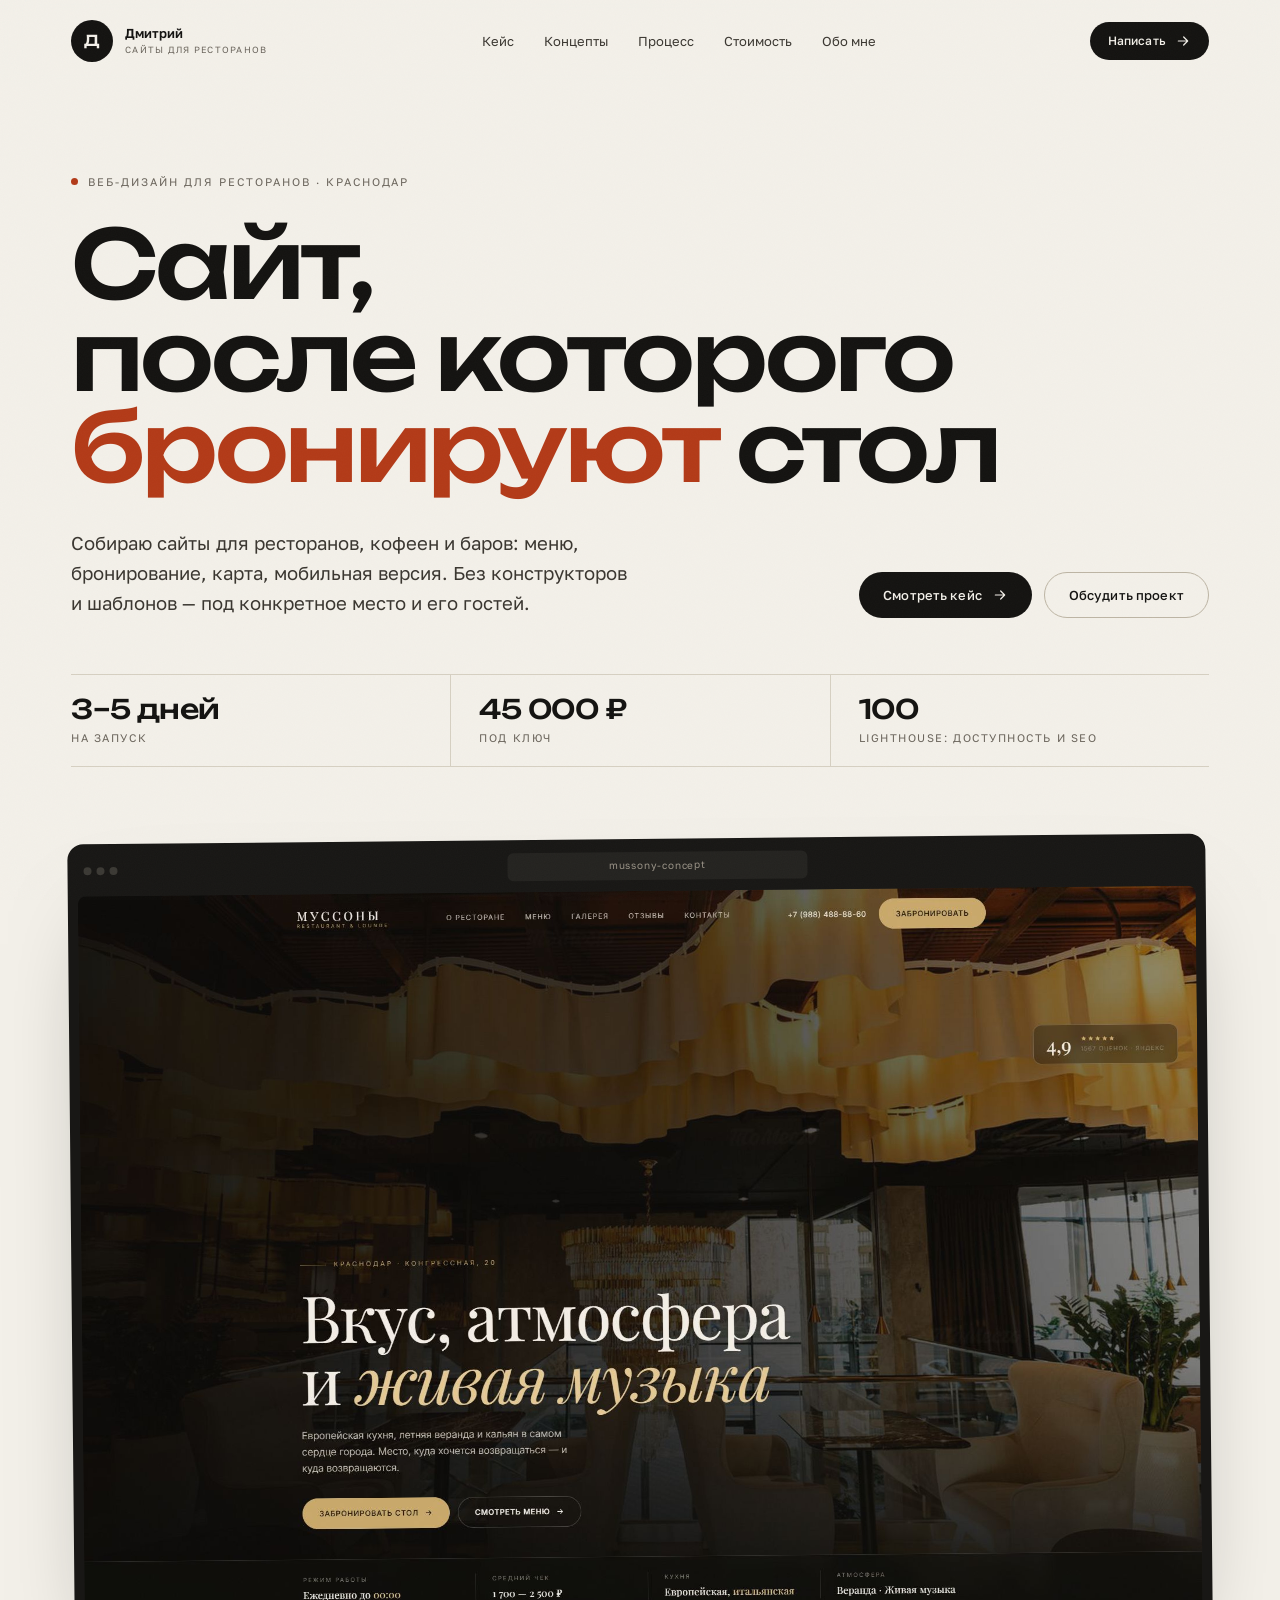
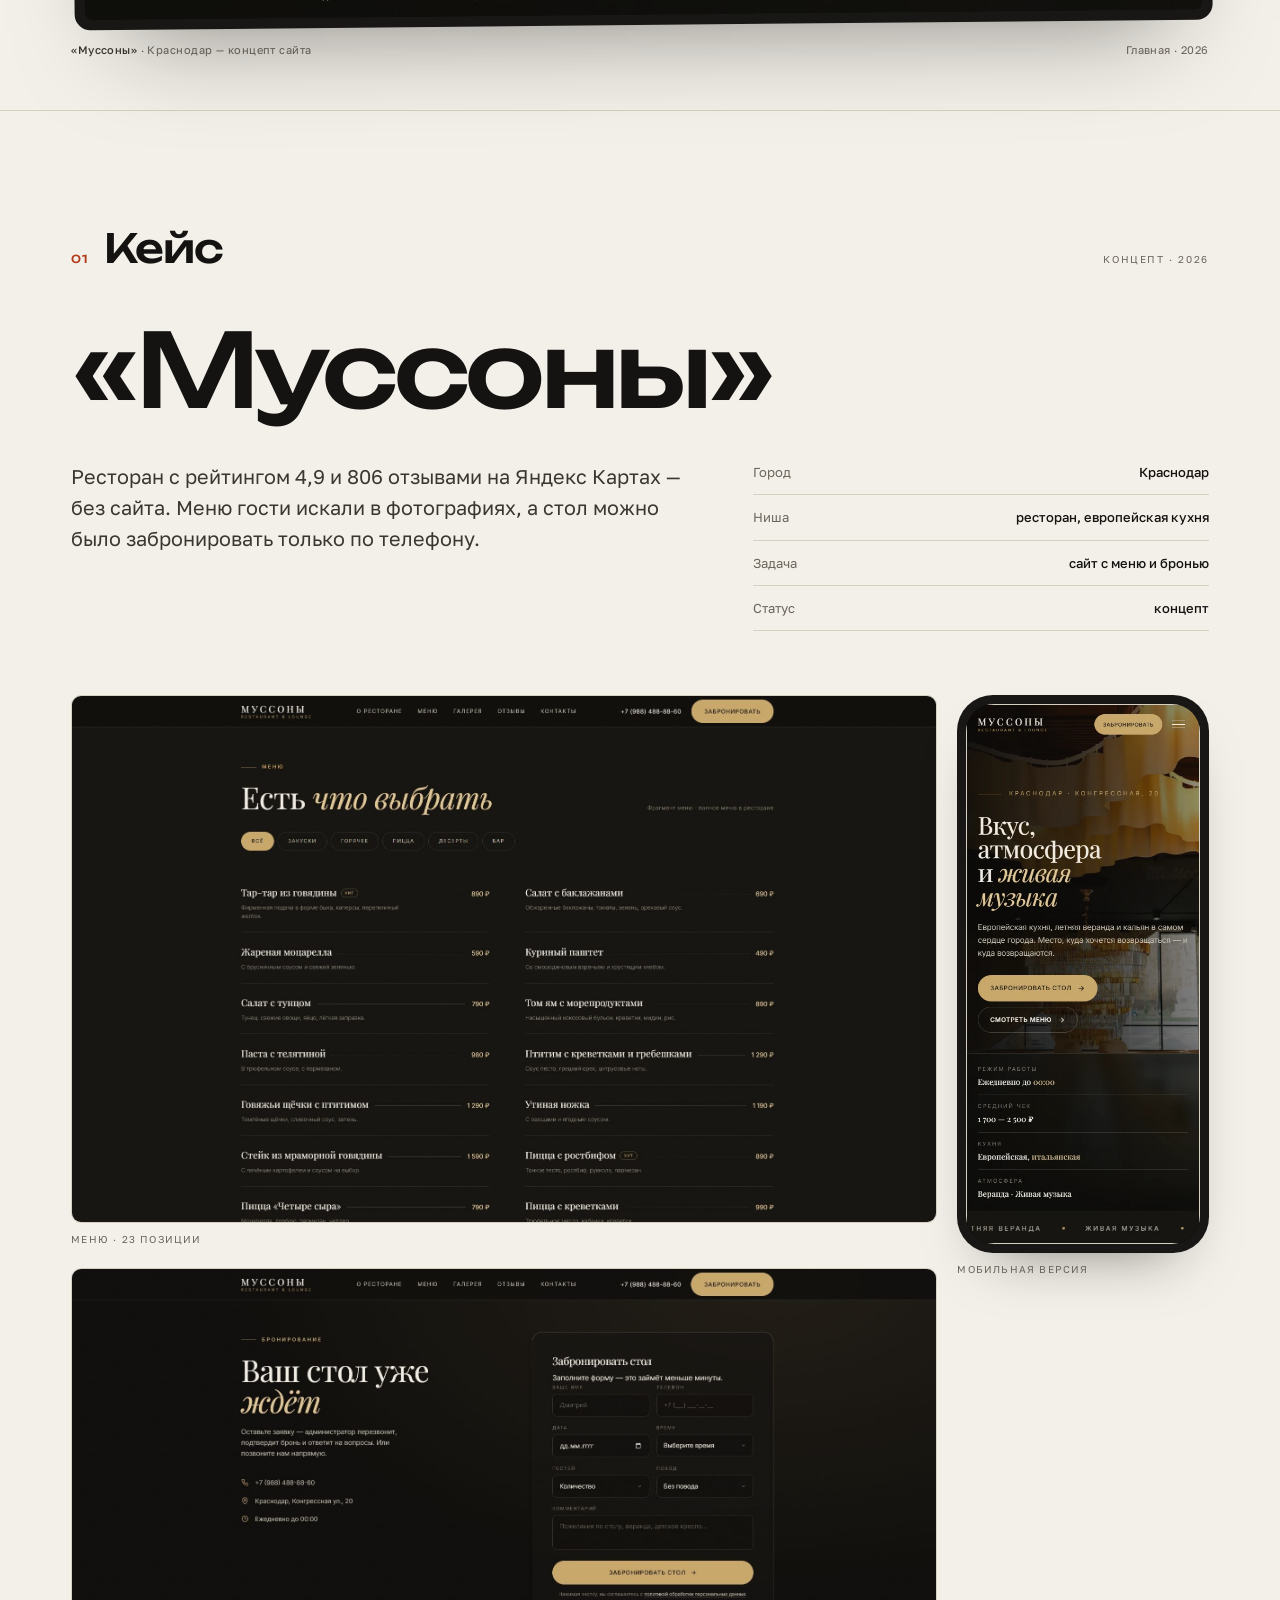
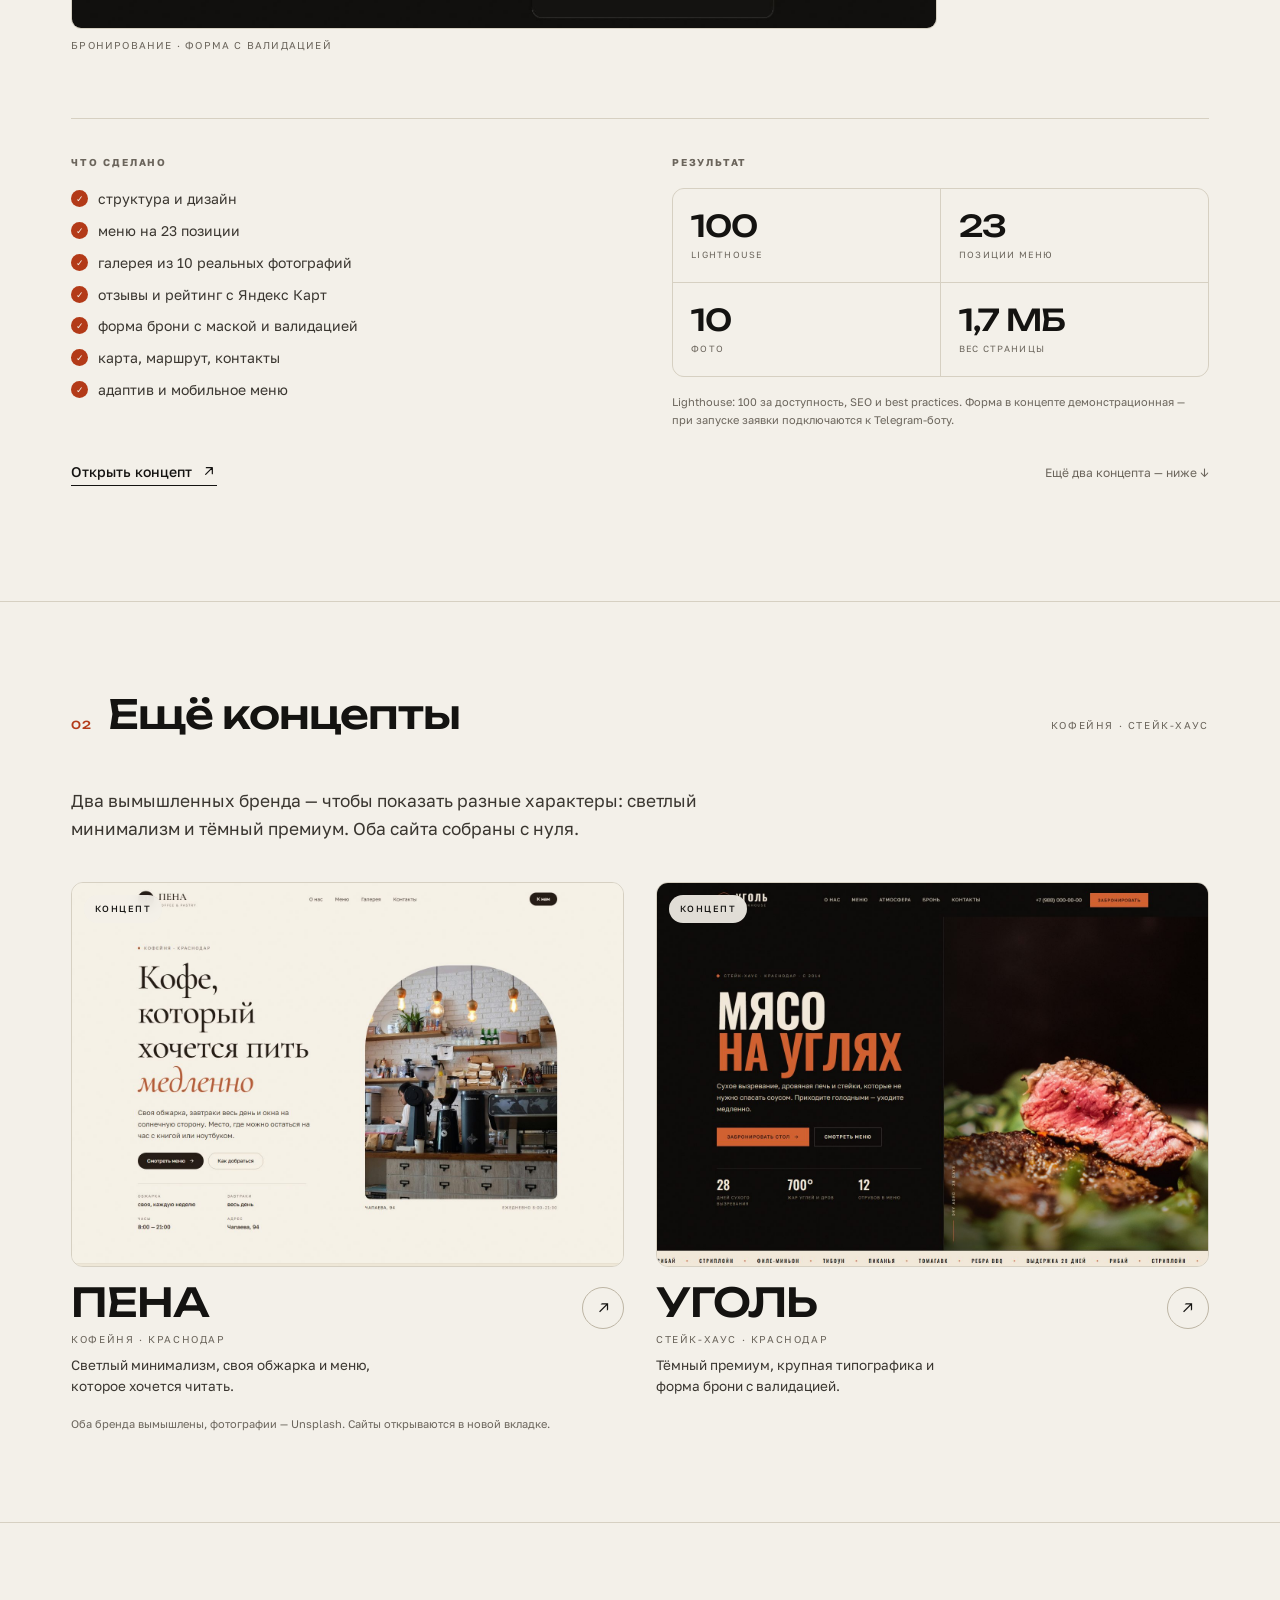
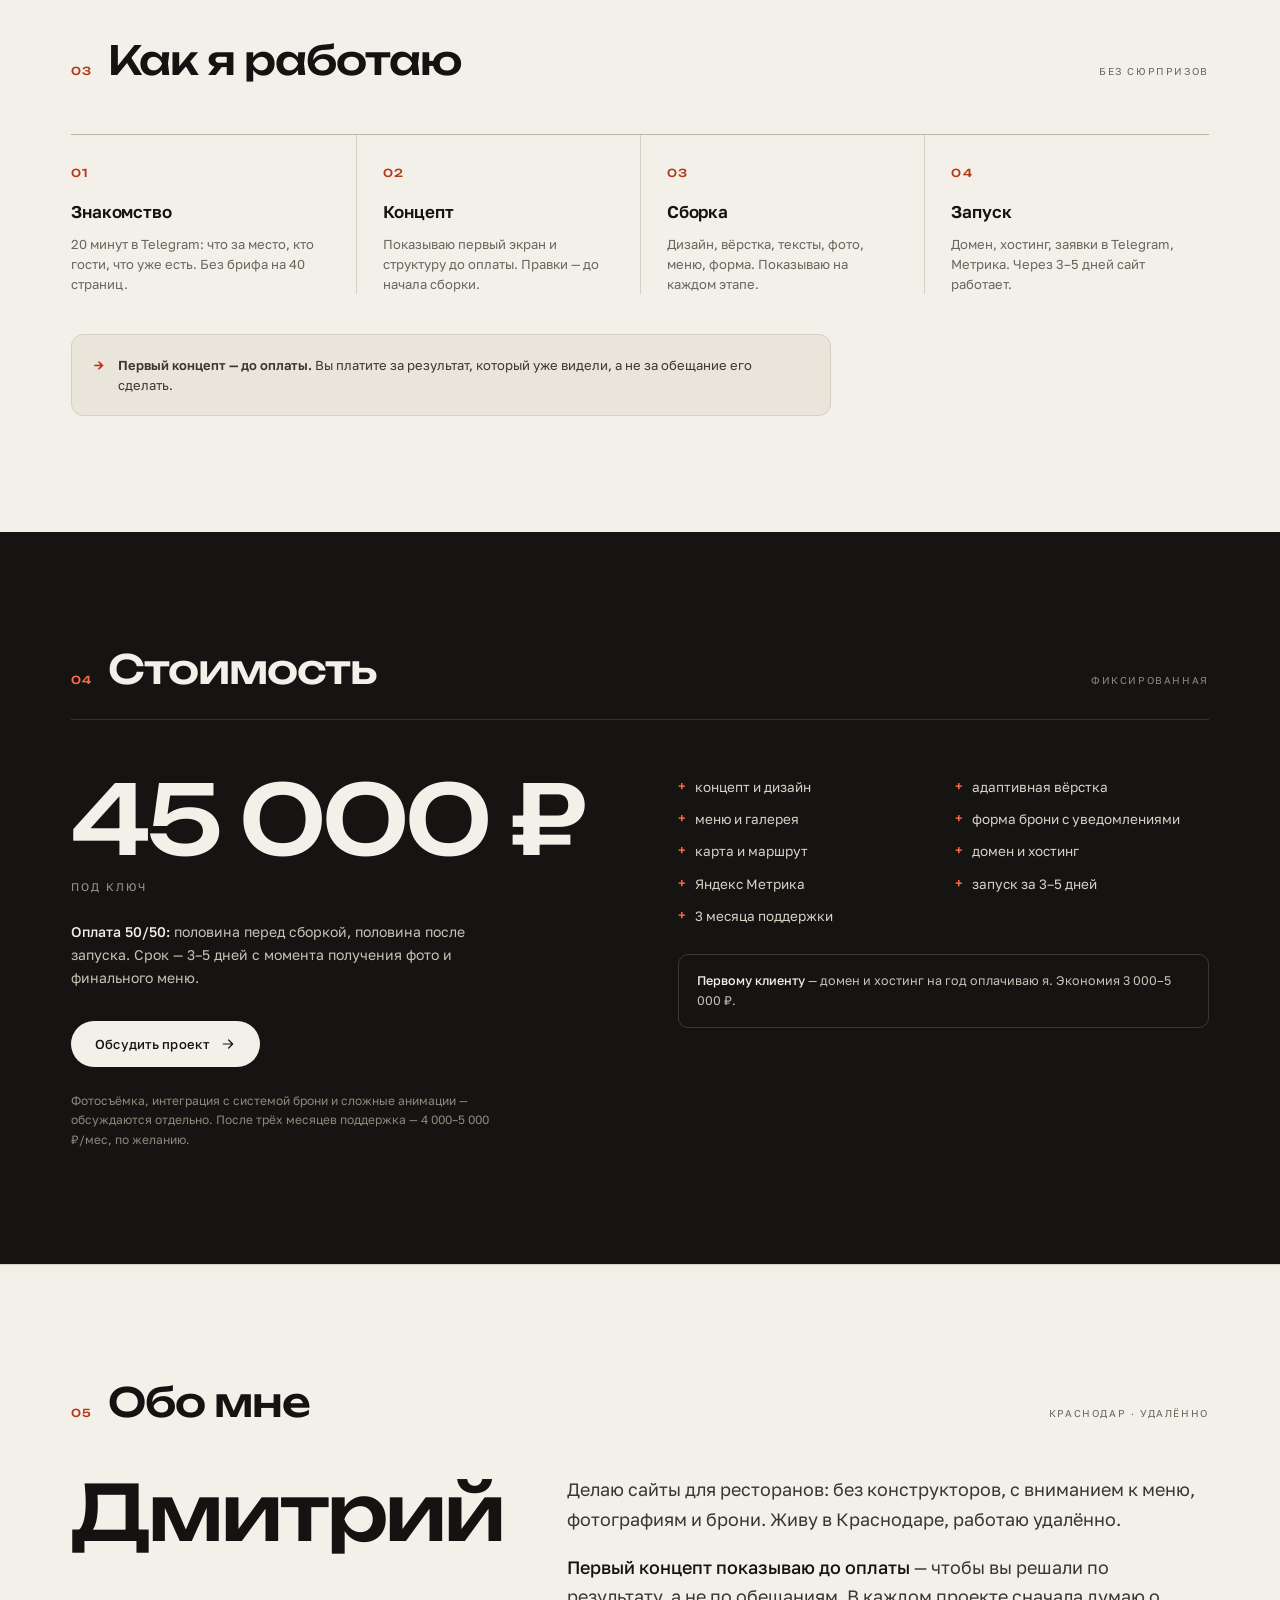
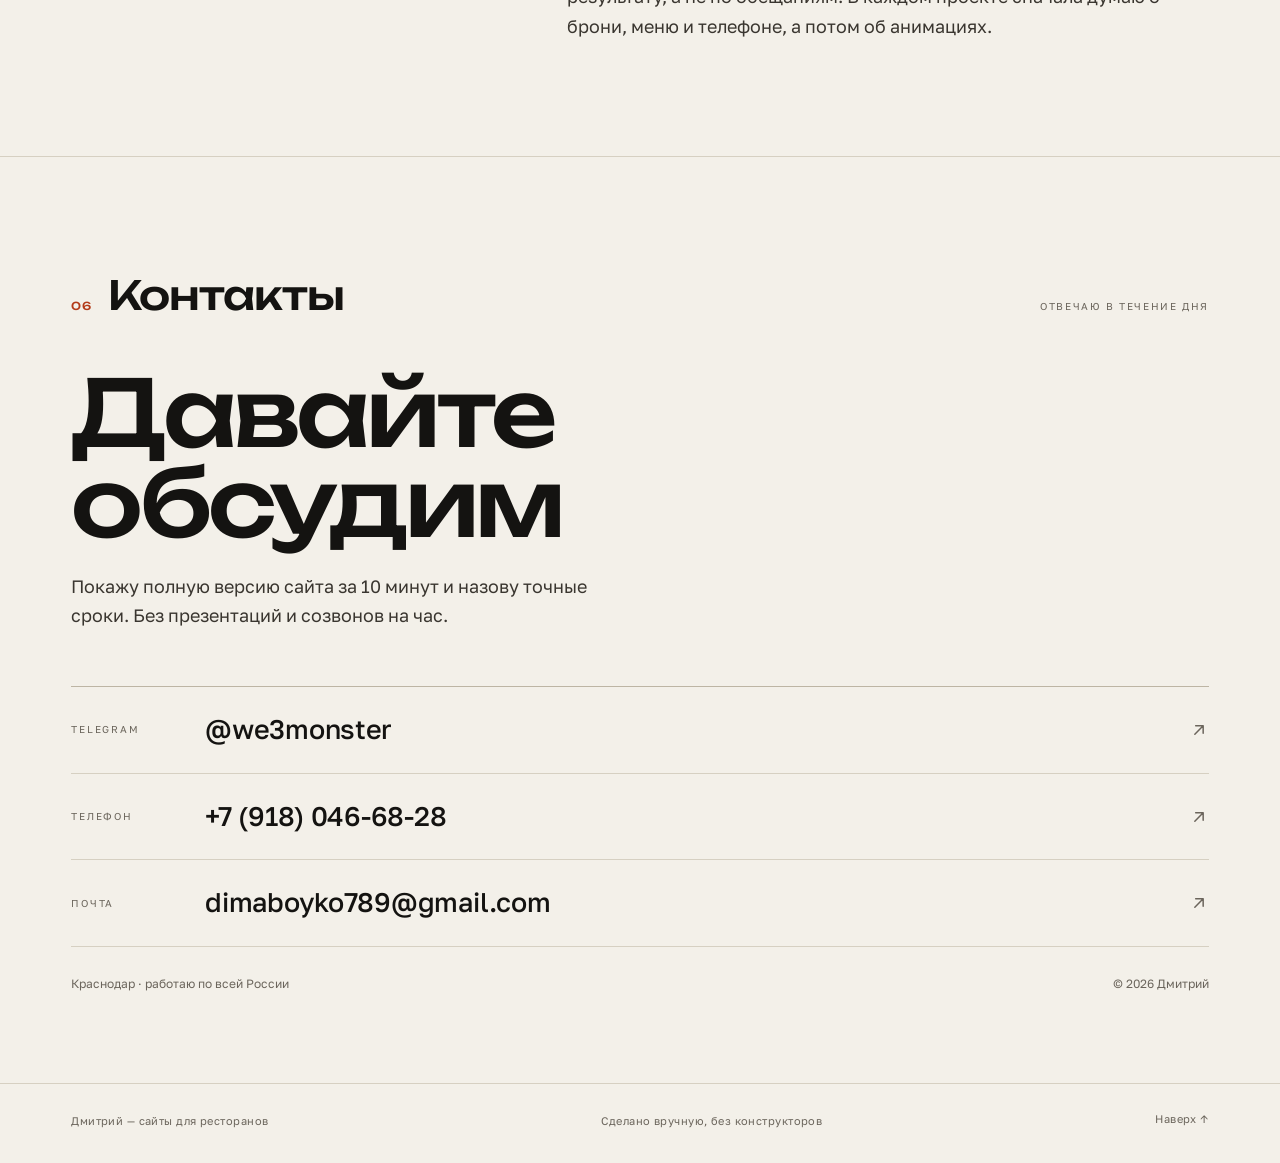
==== commit f89c8722: "Update URLs after rename" ====
--- a/index.html
+++ b/index.html
@@ -10,9 +10,9 @@
 <meta property="og:title" content="Дмитрий — сайты для ресторанов">
 <meta property="og:description" content="Меню, бронь, карта, мобильная версия. Запуск за 3–5 дней. 45 000 ₽ под ключ.">
 <meta property="og:type" content="website">
-<meta property="og:image" content="https://oxoxo777666-web.github.io/img/og.png">
-<meta property="og:url" content="https://oxoxo777666-web.github.io/">
-<link rel="canonical" href="https://oxoxo777666-web.github.io/">
+<meta property="og:image" content="https://dmitriyweb33.github.io/img/og.png">
+<meta property="og:url" content="https://dmitriyweb33.github.io/">
+<link rel="canonical" href="https://dmitriyweb33.github.io/">
 <meta property="og:locale" content="ru_RU">
 <link rel="icon" href="data:image/svg+xml,%3Csvg xmlns='http://www.w3.org/2000/svg' viewBox='0 0 64 64'%3E%3Crect width='64' height='64' rx='14' fill='%23151412'/%3E%3Ctext x='32' y='45' font-family='Arial,sans-serif' font-size='34' font-weight='600' fill='%23F3F0E9' text-anchor='middle'%3EД%3C/text%3E%3C/svg%3E">
 <link rel="preconnect" href="https://fonts.googleapis.com">
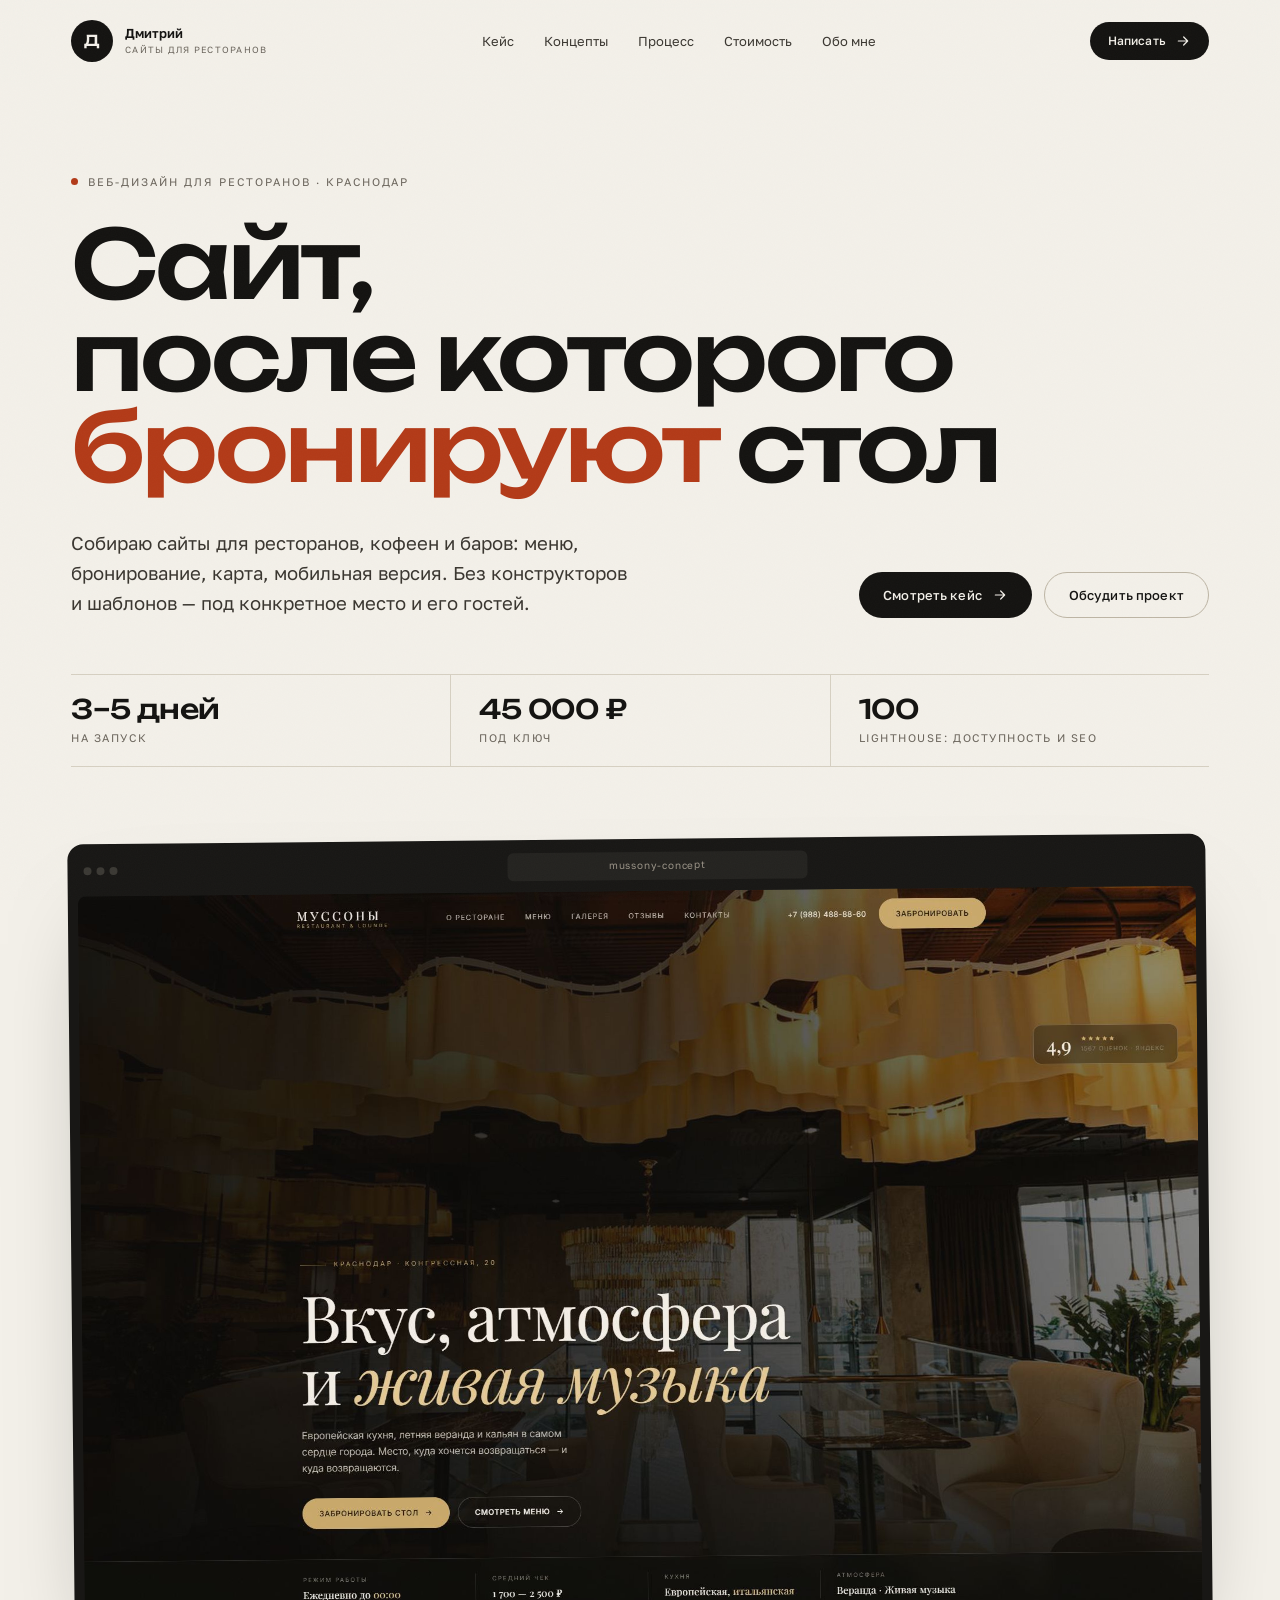
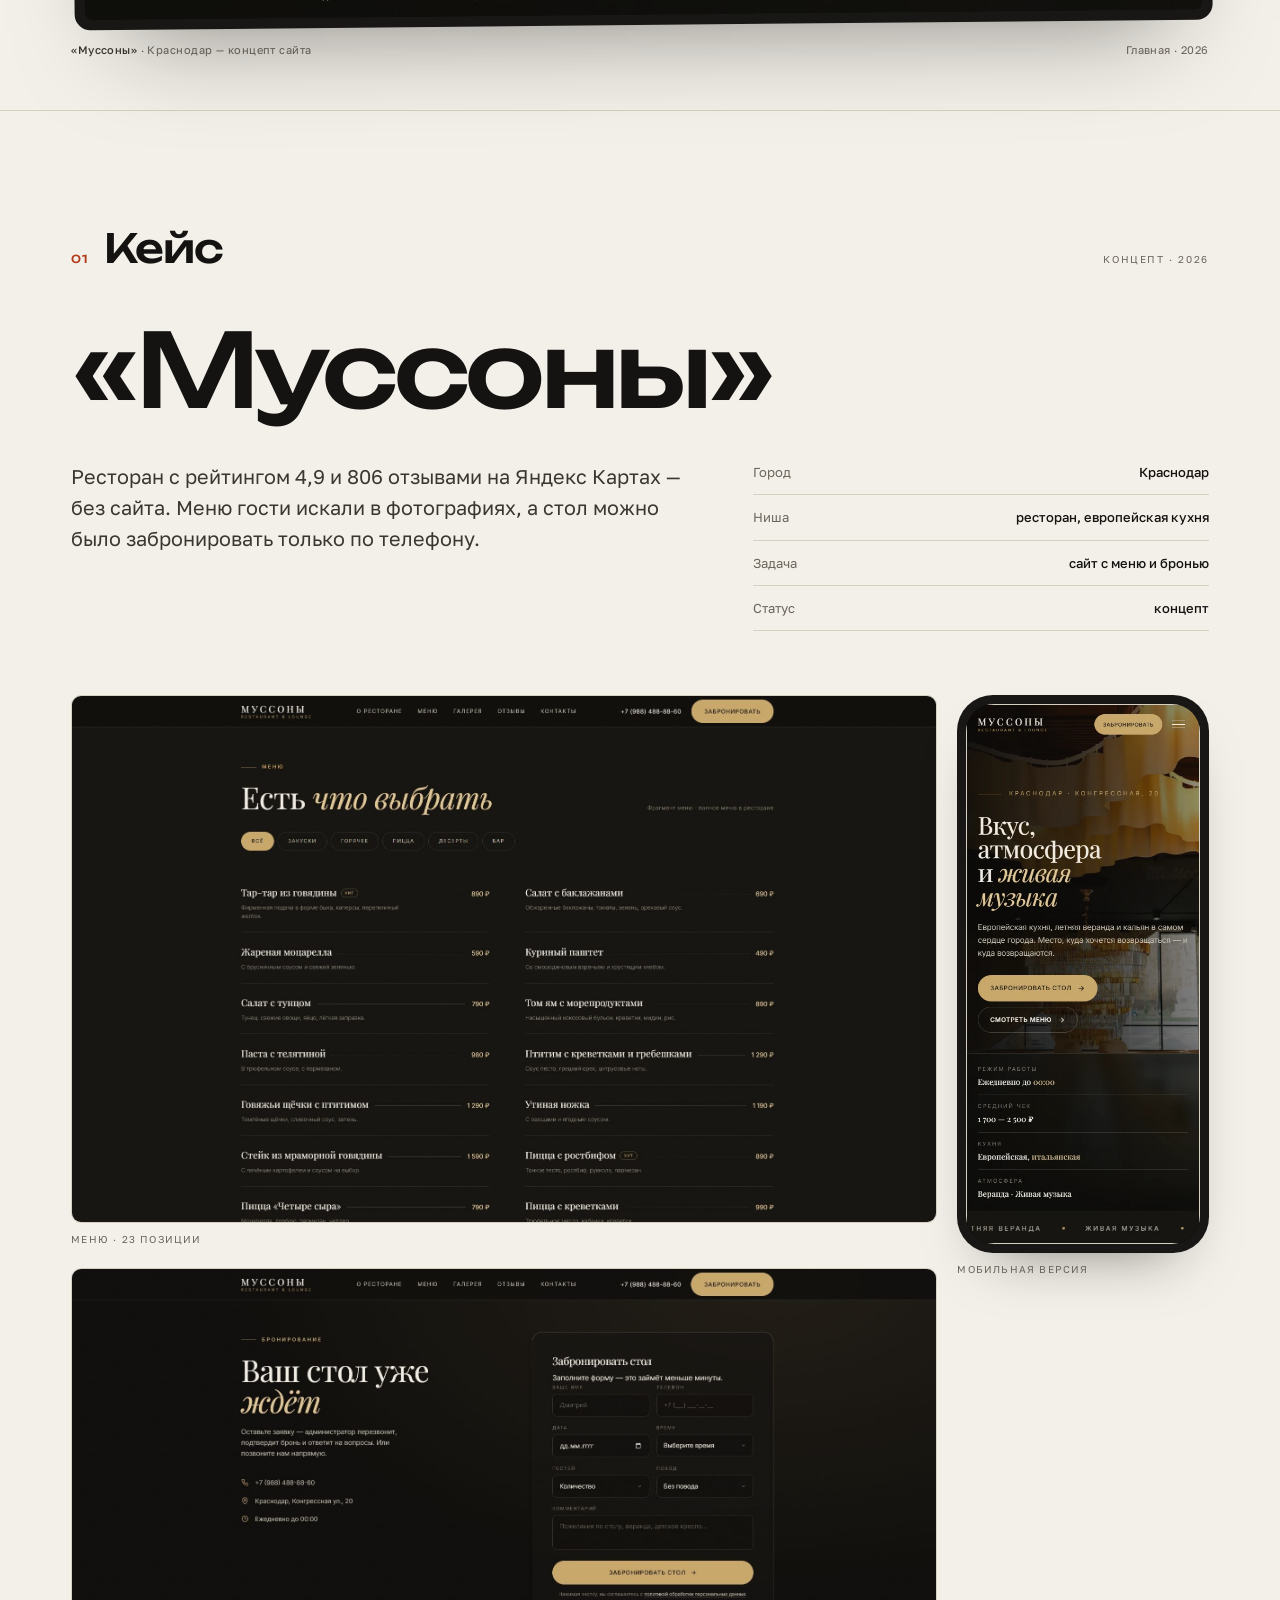
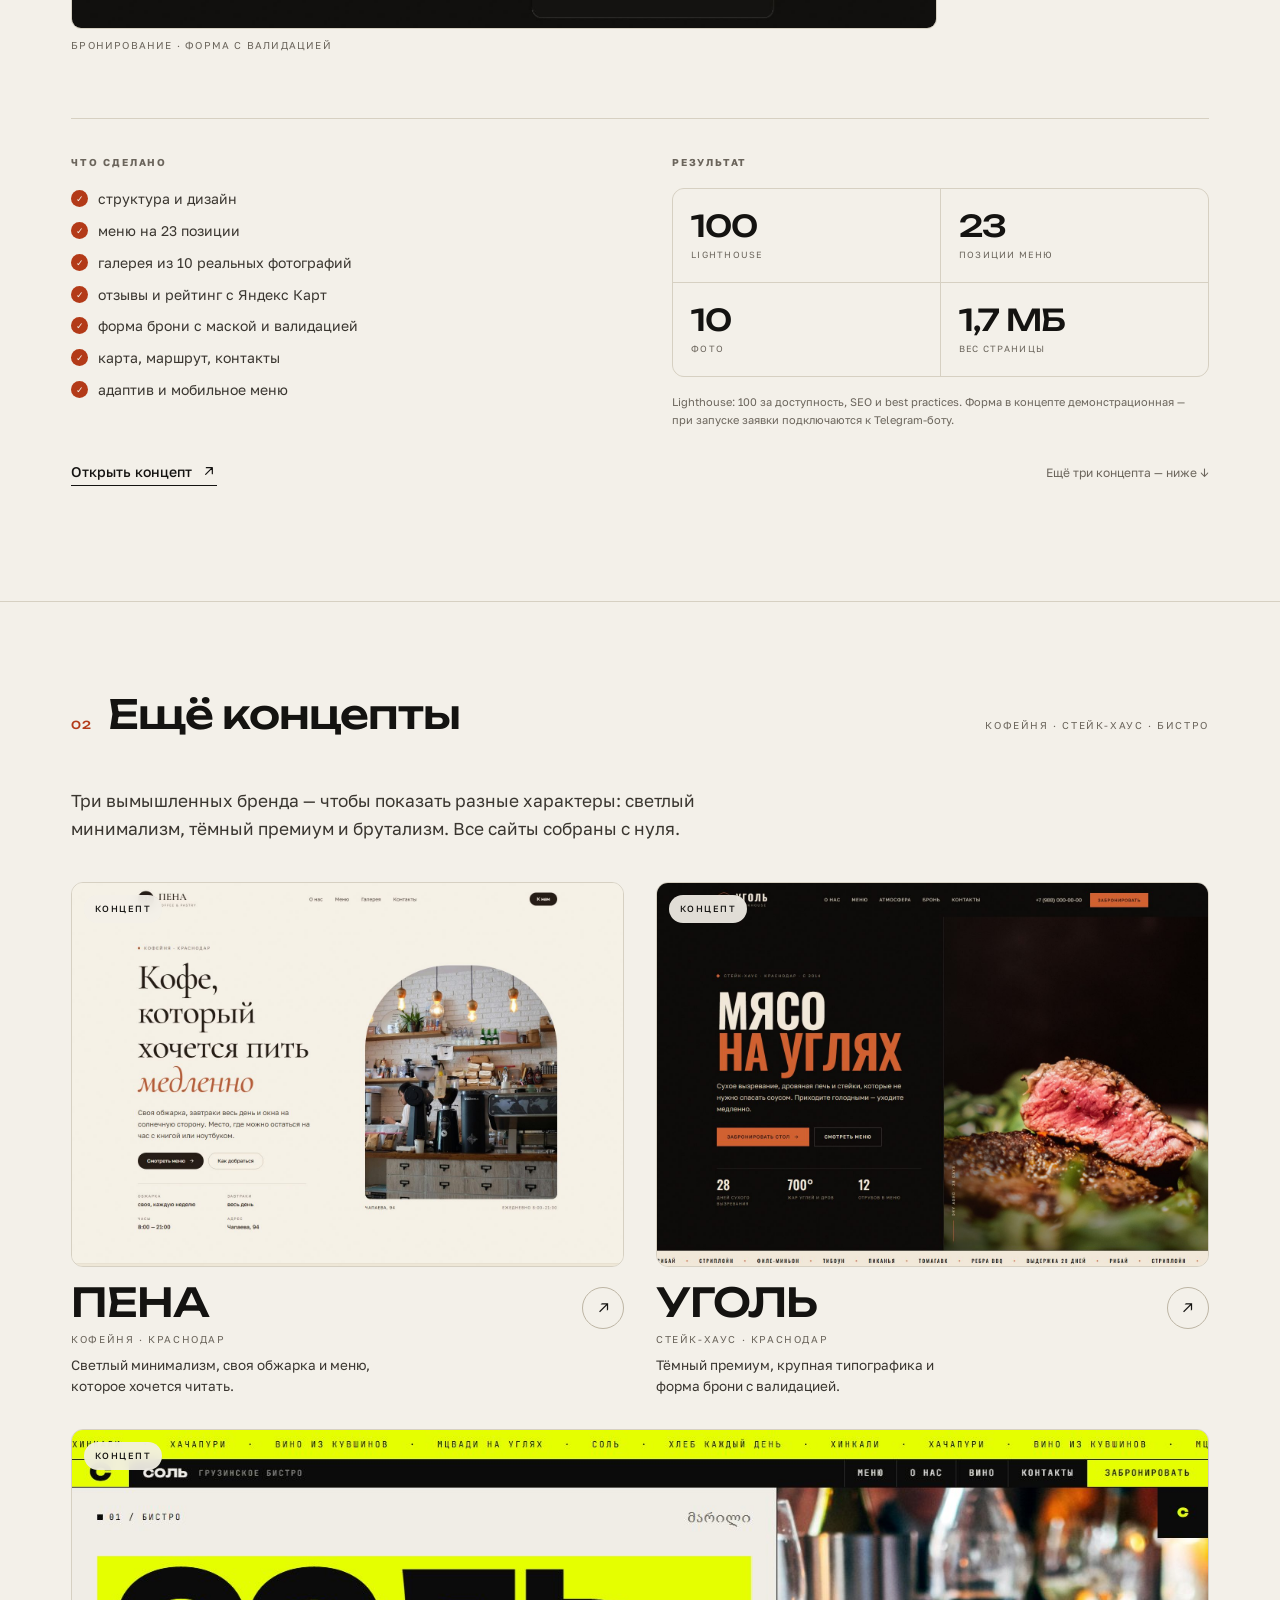
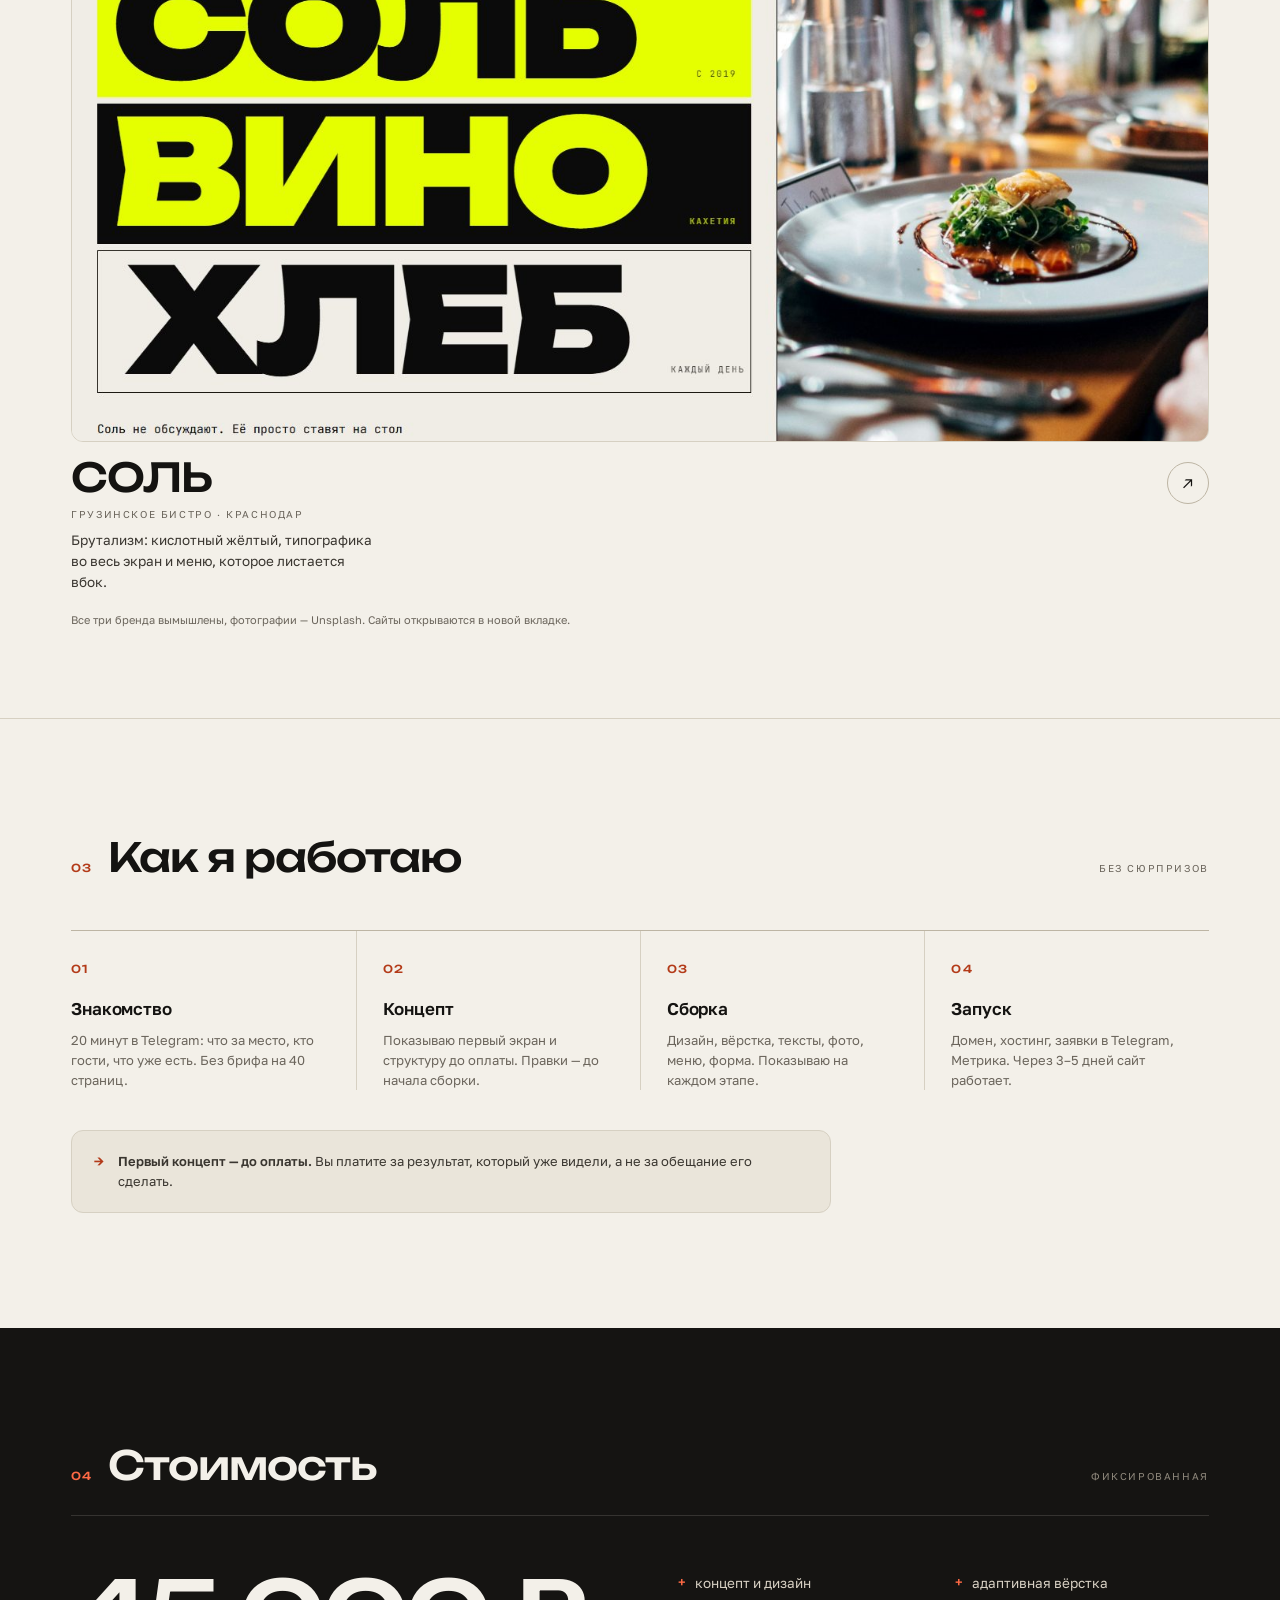
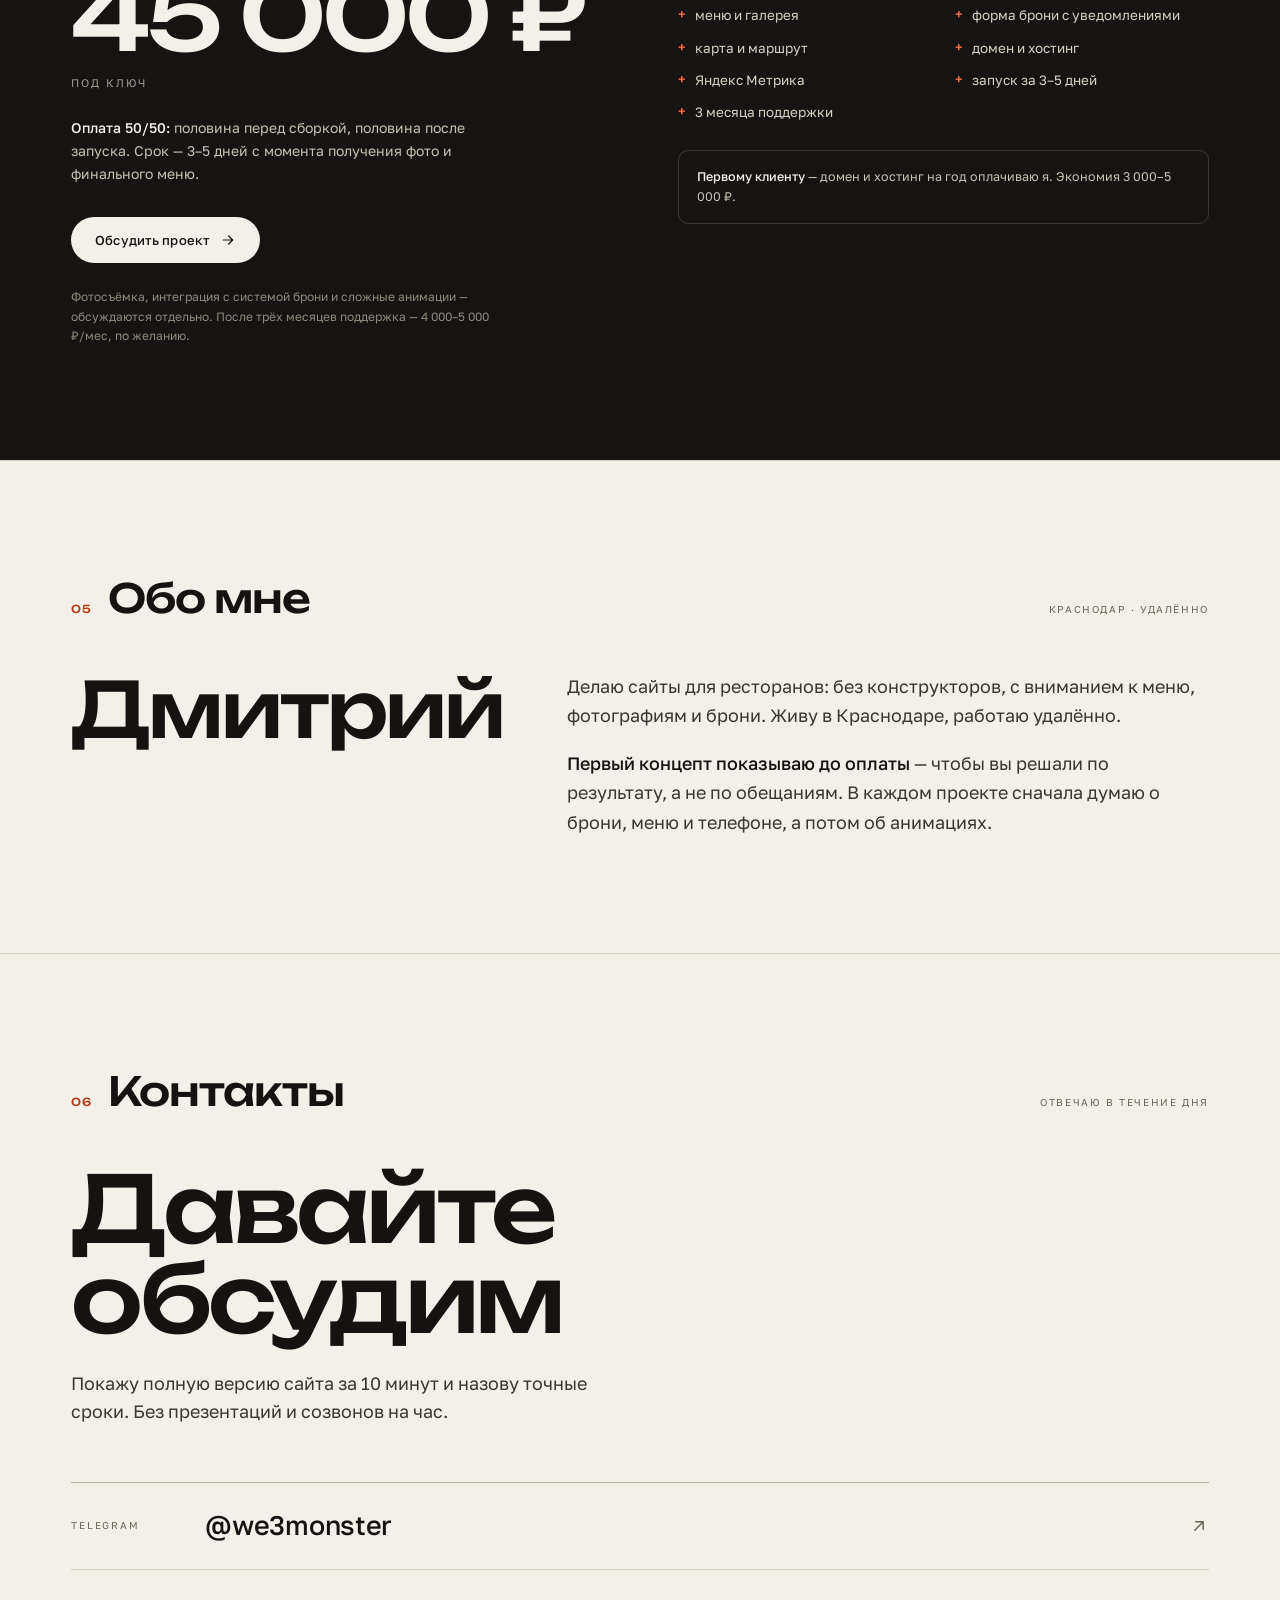
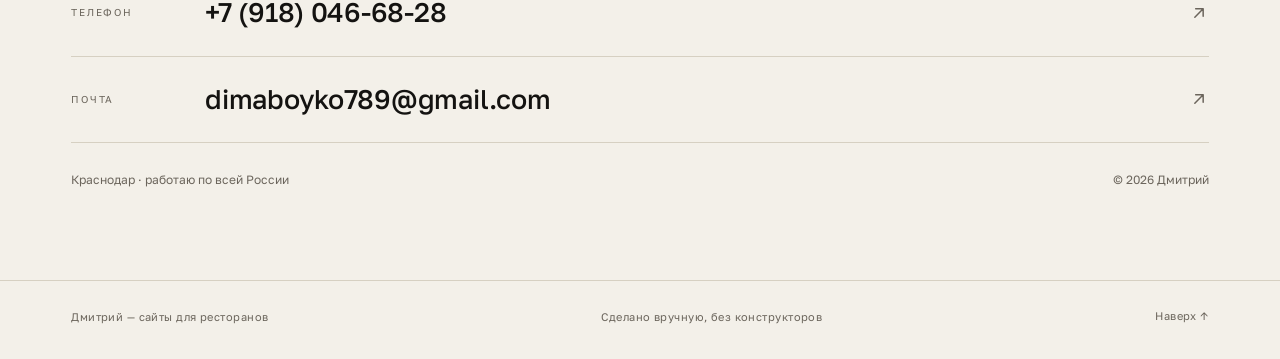
==== commit 75fce496: "Портфолио: третий концепт «СОЛЬ»" ====
--- a/index.html
+++ b/index.html
@@ -236,6 +236,8 @@
   .concepts{padding:clamp(56px,7vw,96px) 0}
   .concepts-lead{font-size:clamp(15px,1.35vw,18px);line-height:1.6;color:var(--ink-2);max-width:720px;margin-bottom:clamp(26px,3.5vw,40px)}
   .concept-grid{display:grid;grid-template-columns:1fr 1fr;gap:clamp(20px,3vw,32px)}
+.concept-card--wide{grid-column:1 / -1}
+.concept-card--wide .concept-media img{aspect-ratio:1440/775}
   .concept-card{display:block}
   .concept-media{position:relative;overflow:hidden;border:1px solid var(--line);border-radius:12px;background:#fff}
   .concept-media img{width:100%;height:auto;aspect-ratio:36/25;object-fit:cover;transition:transform .6s var(--ease)}
@@ -533,7 +535,7 @@
           Открыть концепт
           <svg width="16" height="16" viewBox="0 0 24 24" fill="none" stroke="currentColor" stroke-width="1.8" stroke-linecap="round" stroke-linejoin="round" aria-hidden="true"><path d="M7 17 17 7M8 7h9v9"/></svg>
         </a>
-        <span class="case-next">Ещё два концепта — ниже ↓</span>
+        <span class="case-next">Ещё три концепта — ниже ↓</span>
       </div>
     </div>
   </section>
@@ -544,9 +546,9 @@
       <div class="sec-head reveal">
         <span class="sec-num">02</span>
         <h2>Ещё концепты</h2>
-        <span class="sec-note">Кофейня · Стейк-хаус</span>
-      </div>
-      <p class="concepts-lead reveal">Два вымышленных бренда — чтобы показать разные характеры: светлый минимализм и тёмный премиум. Оба сайта собраны с нуля.</p>
+        <span class="sec-note">Кофейня · Стейк-хаус · Бистро</span>
+      </div>
+      <p class="concepts-lead reveal">Три вымышленных бренда — чтобы показать разные характеры: светлый минимализм, тёмный премиум и брутализм. Все сайты собраны с нуля.</p>
 
       <div class="concept-grid">
         <a class="concept-card reveal" href="concepts/coffee/index.html" target="_blank" rel="noopener">
@@ -578,8 +580,23 @@
             <span class="concept-arrow" aria-hidden="true">↗</span>
           </div>
         </a>
-      </div>
-      <p class="concepts-note reveal">Оба бренда вымышлены, фотографии — Unsplash. Сайты открываются в новой вкладке.</p>
+
+        <a class="concept-card concept-card--wide reveal" href="concepts/salt/index.html" target="_blank" rel="noopener">
+          <div class="concept-media">
+            <img src="img/concept-salt.jpg" width="1440" height="775" loading="lazy" alt="Главный экран концепта грузинского бистро «СОЛЬ»: огромные надписи «СОЛЬ», «ВИНО», «ХЛЕБ» на жёлтом и чёрном">
+            <span class="concept-badge">концепт</span>
+          </div>
+          <div class="concept-body">
+            <div>
+              <h3 class="concept-title">СОЛЬ</h3>
+              <span class="concept-meta">грузинское бистро · Краснодар</span>
+              <p class="concept-desc">Брутализм: кислотный жёлтый, типографика во весь экран и меню, которое листается вбок.</p>
+            </div>
+            <span class="concept-arrow" aria-hidden="true">↗</span>
+          </div>
+        </a>
+      </div>
+      <p class="concepts-note reveal">Все три бренда вымышлены, фотографии — Unsplash. Сайты открываются в новой вкладке.</p>
     </div>
   </section>
 
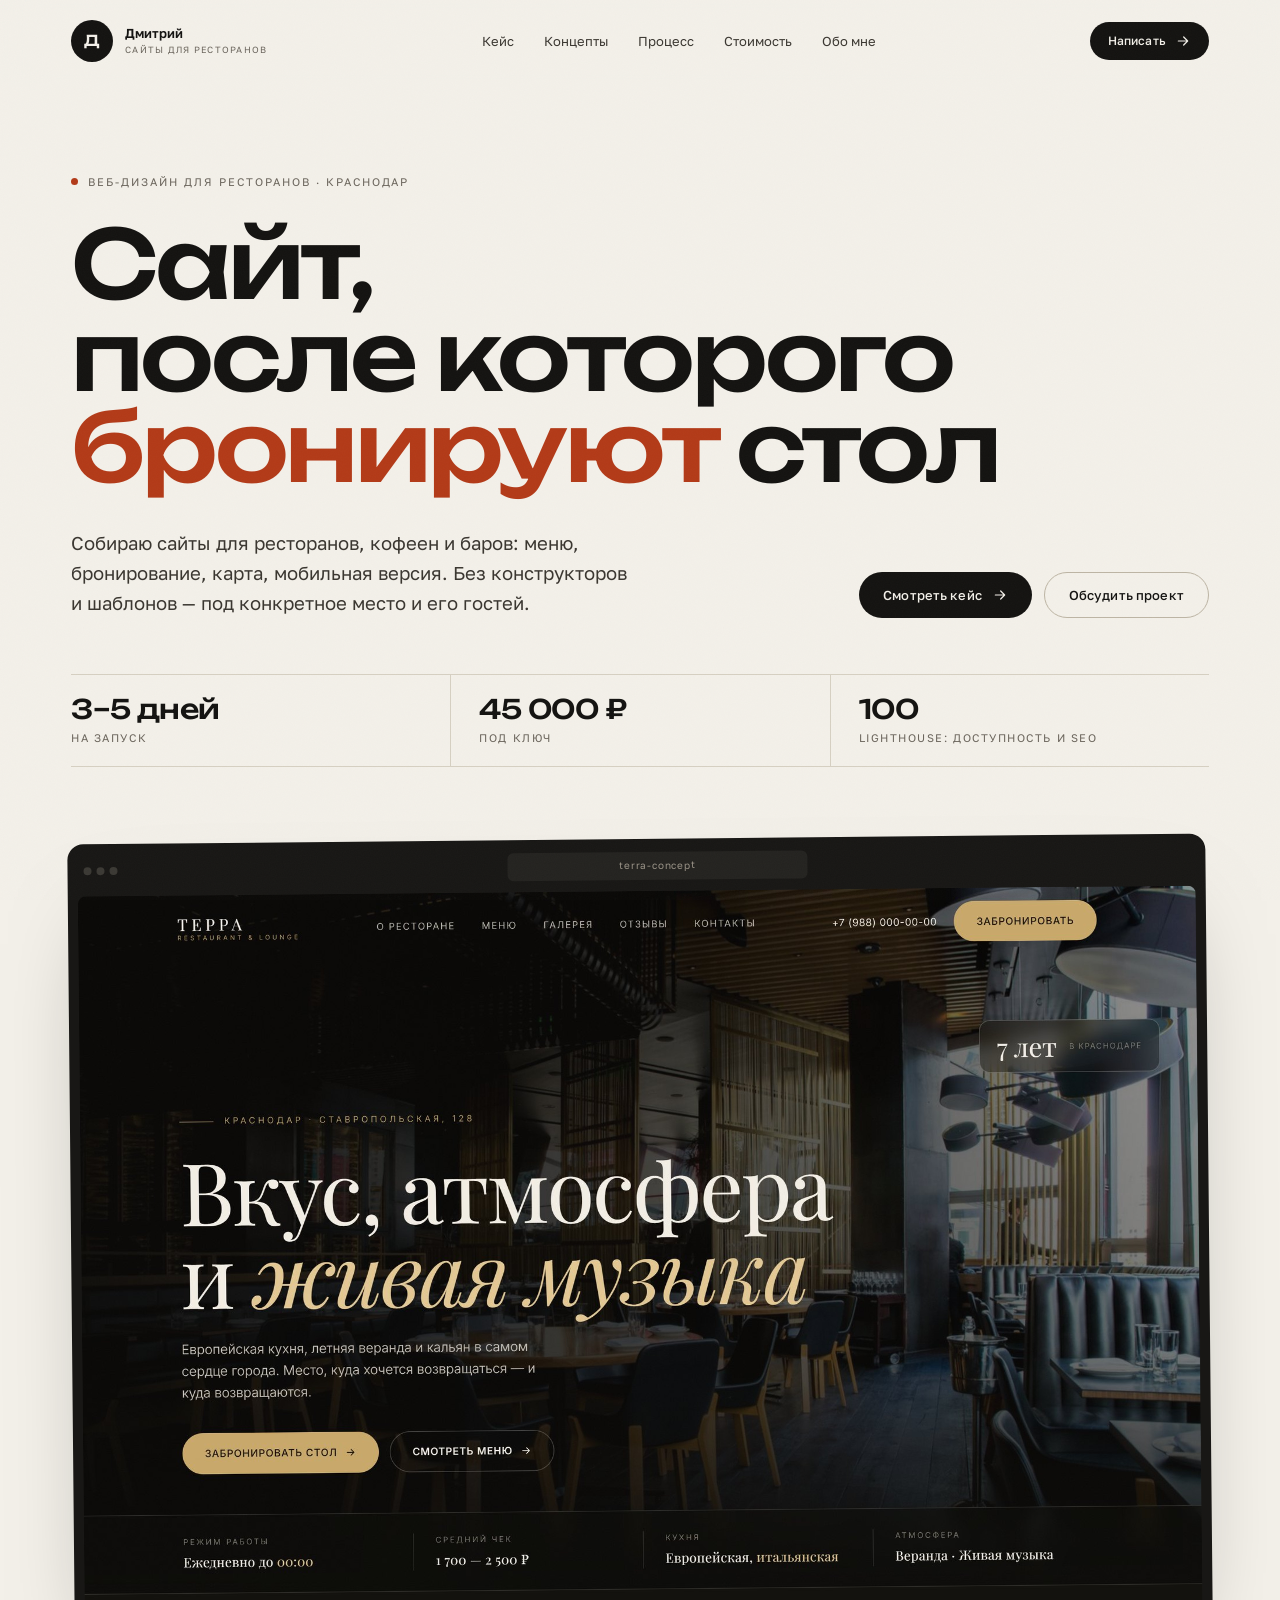
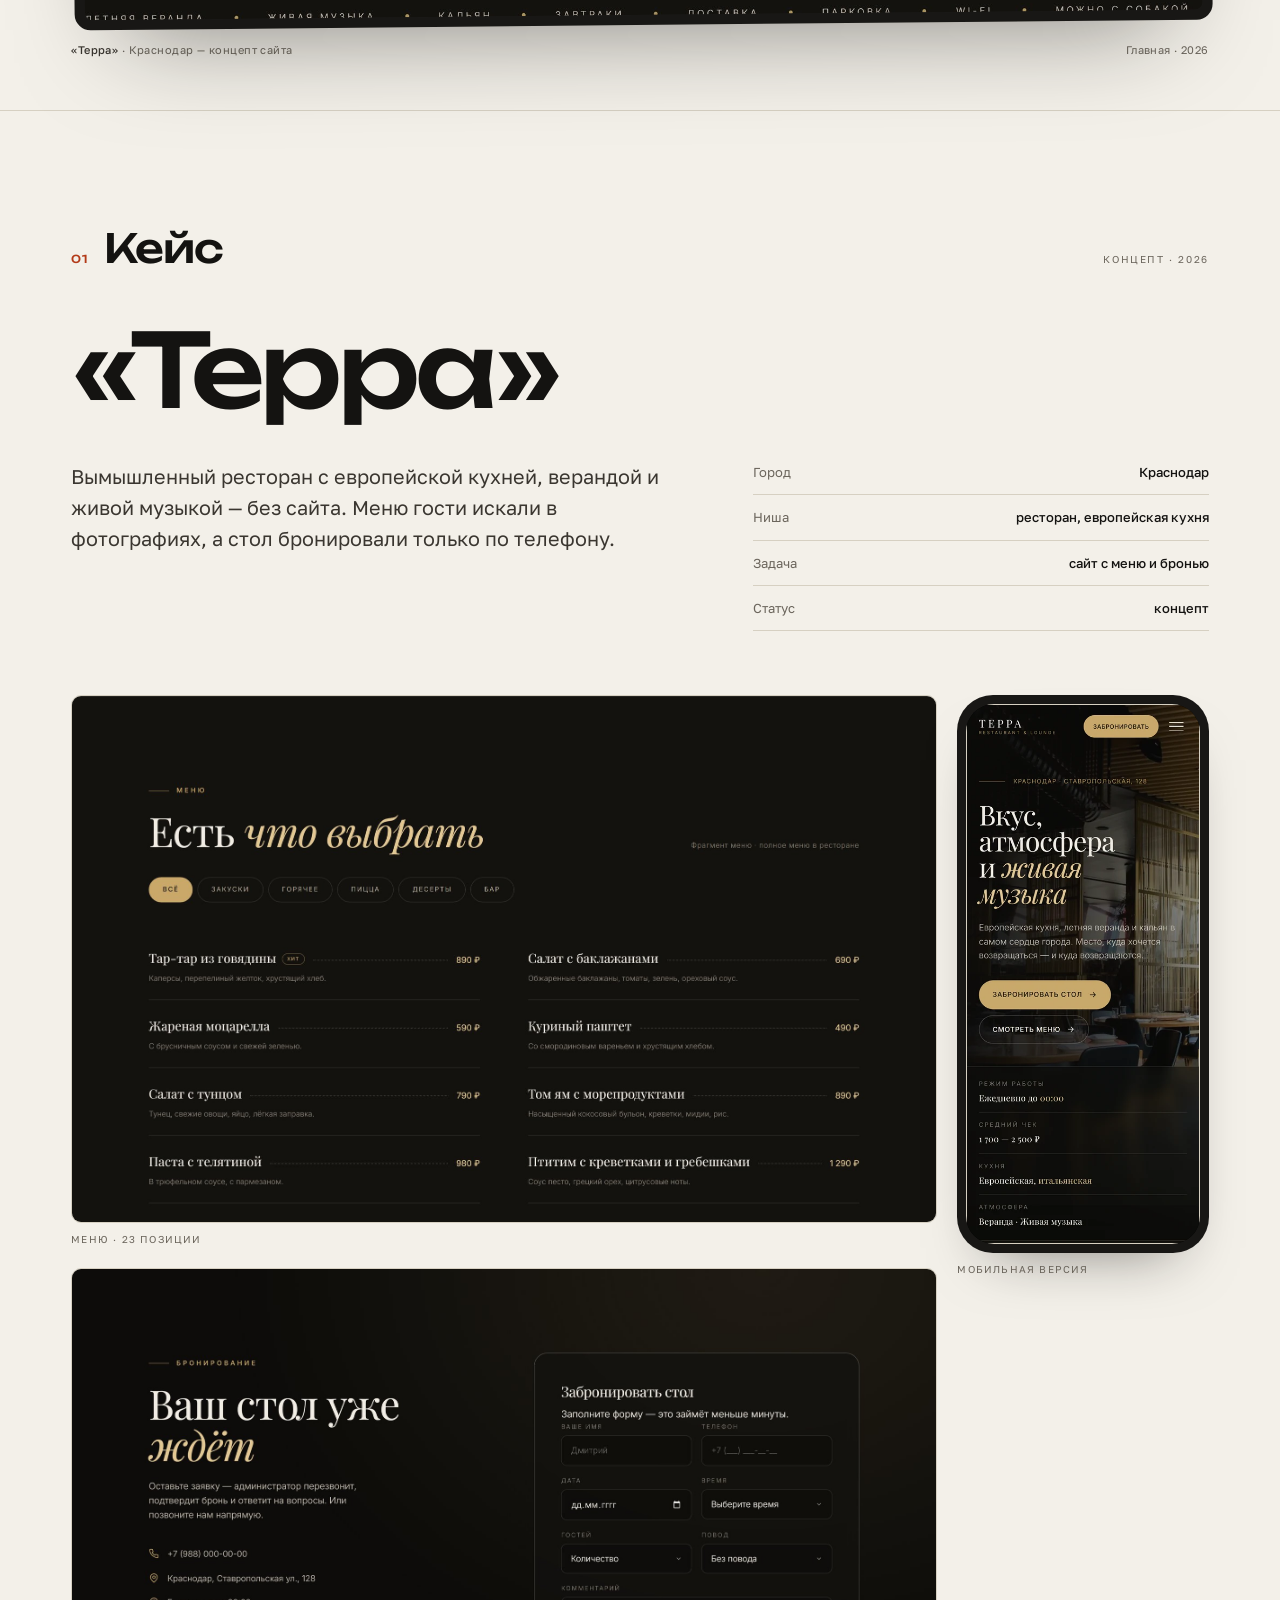
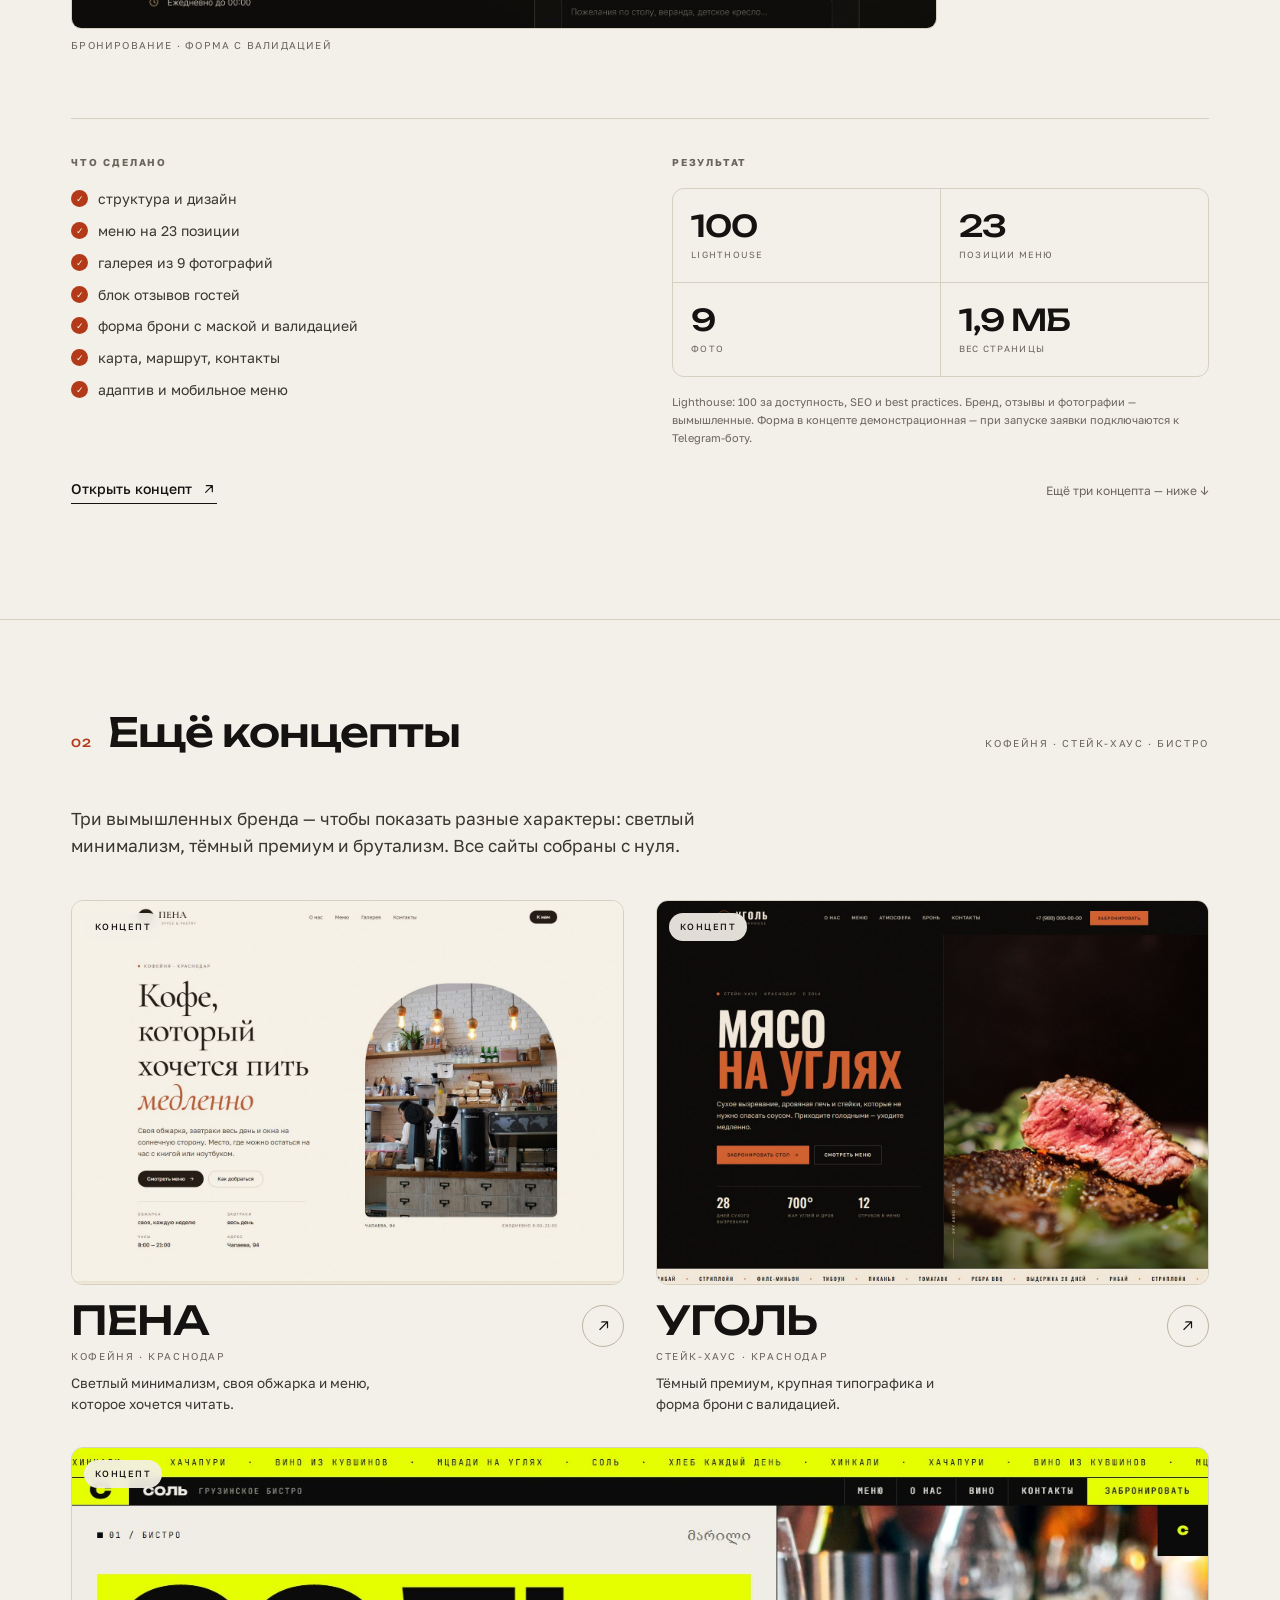
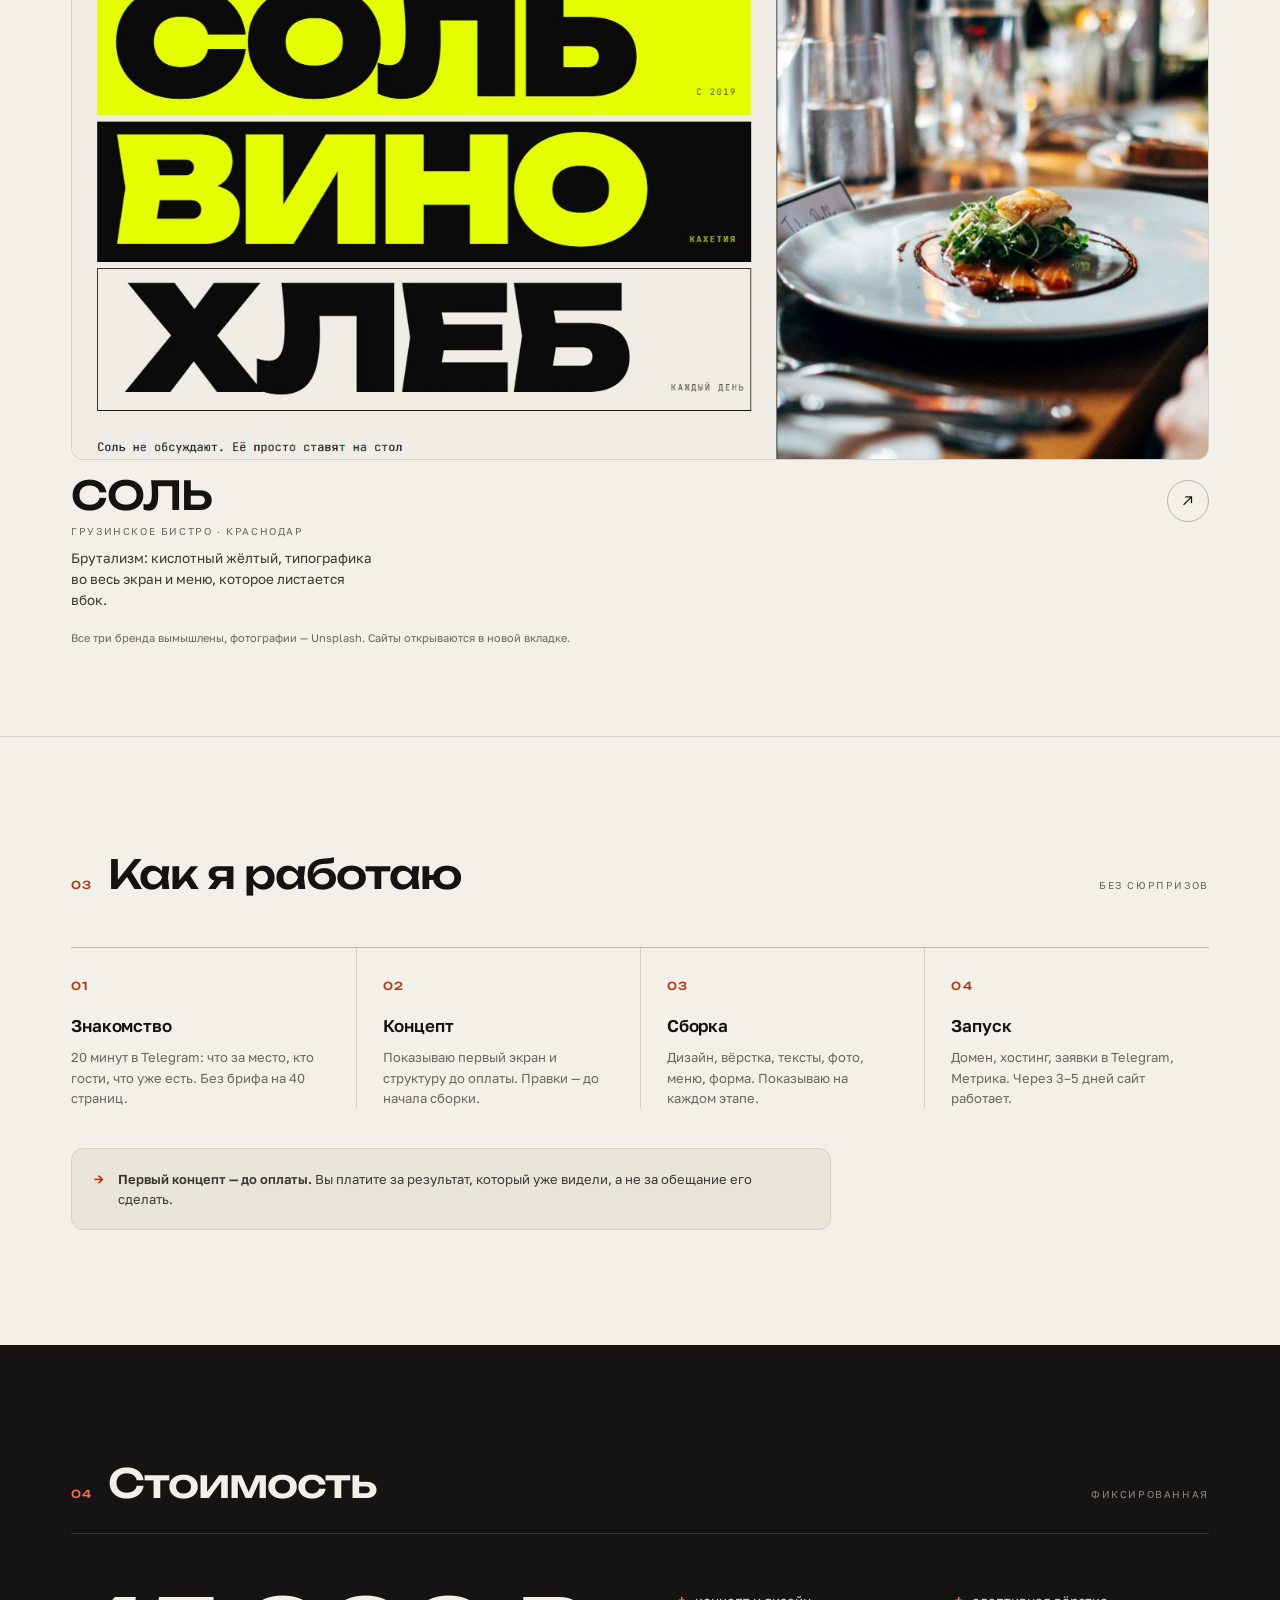
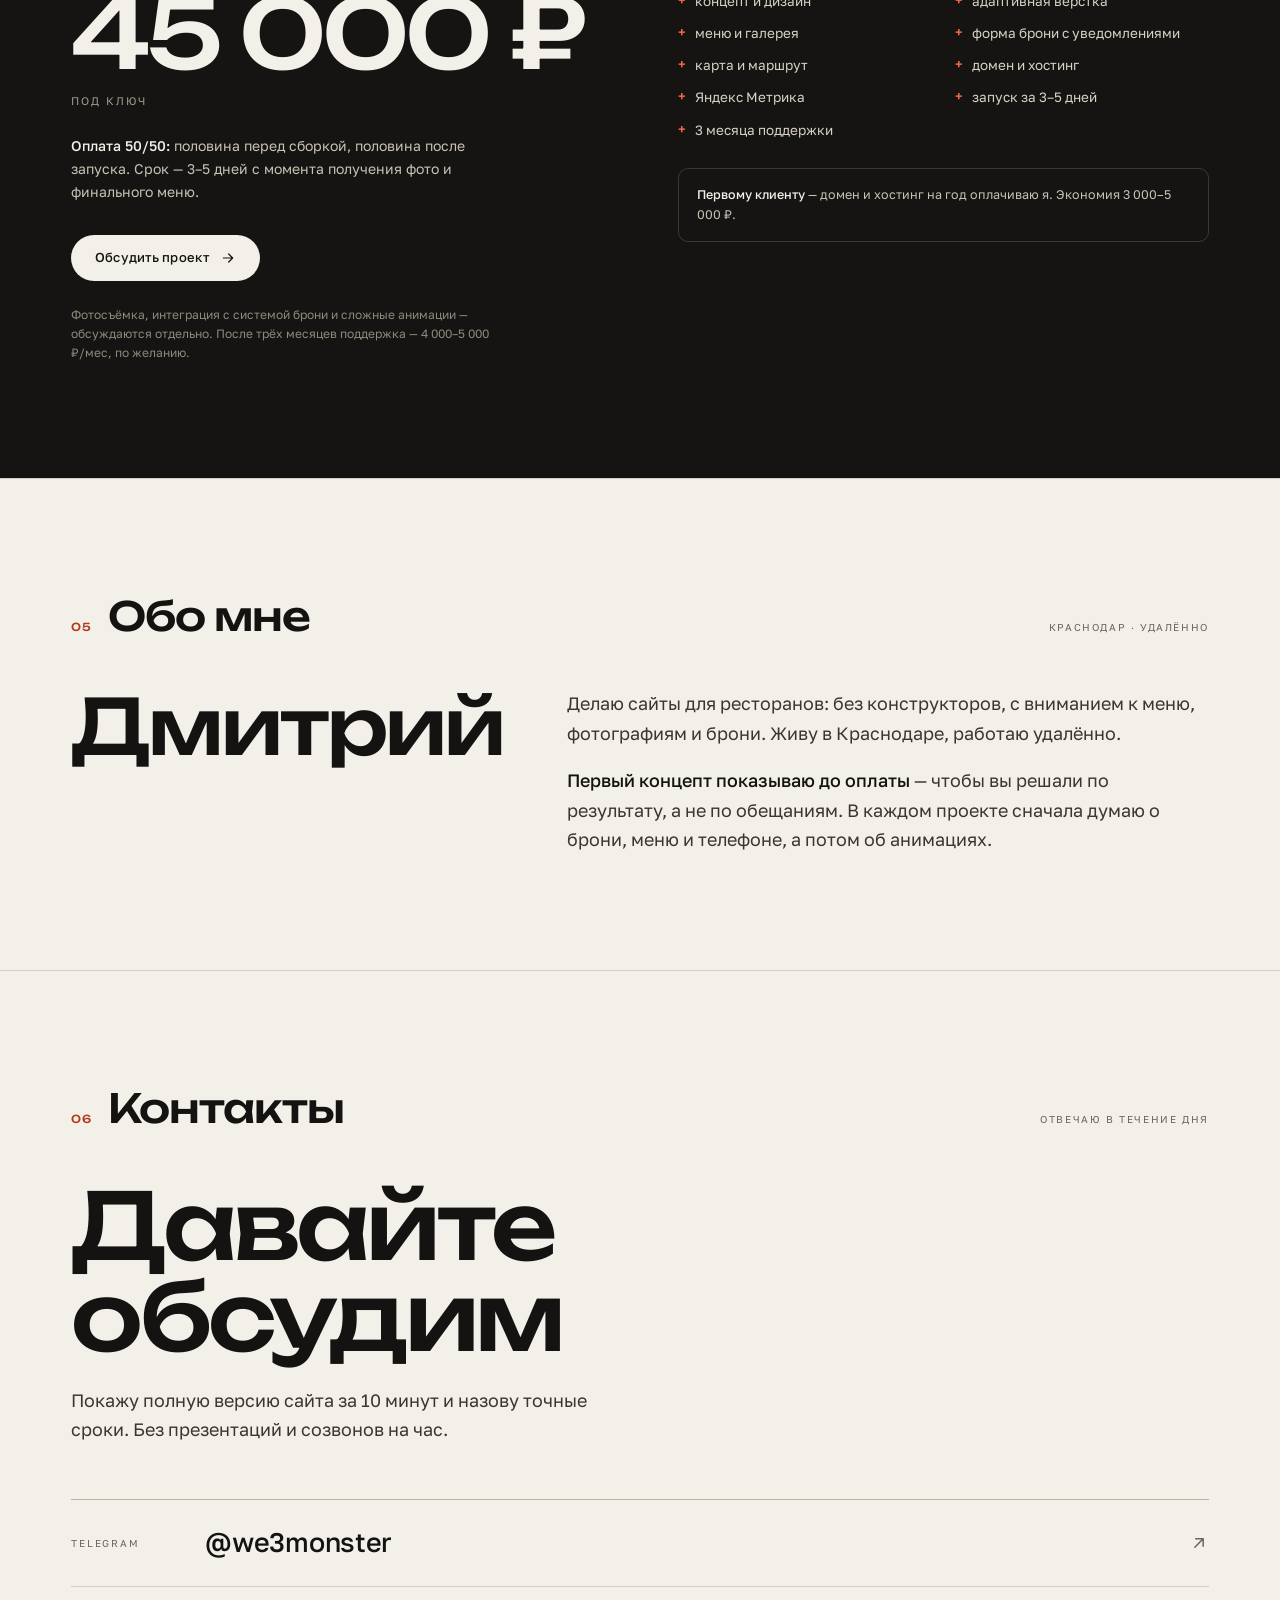
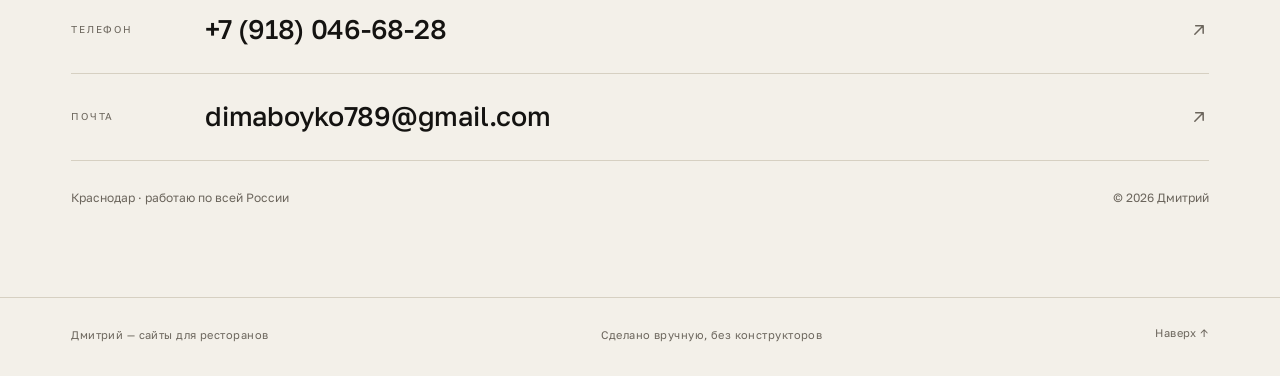
==== commit e87755cc: "Портфолио: обезличенный кейс «Терра» — новые фото, отзывы, карта" ====
--- a/index.html
+++ b/index.html
@@ -449,12 +449,12 @@
         <div class="browser">
           <div class="browser-bar" aria-hidden="true">
             <span class="browser-dots"><i></i><i></i><i></i></span>
-            <span class="browser-url">mussony-concept</span>
-          </div>
-          <img src="img/01-hero.jpg" width="1921" height="1246" alt="Главный экран концепта сайта ресторана «Муссоны»: тёмная фотография зала, заголовок «Вкус, атмосфера и живая музыка»" fetchpriority="high">
+            <span class="browser-url">terra-concept</span>
+          </div>
+          <img src="img/01-hero.jpg" width="1921" height="1246" alt="Главный экран концепта сайта ресторана «Терра»: тёмная фотография зала, заголовок «Вкус, атмосфера и живая музыка»" fetchpriority="high">
         </div>
         <figcaption>
-          <span><b>«Муссоны»</b> · Краснодар — концепт сайта</span>
+          <span><b>«Терра»</b> · Краснодар — концепт сайта</span>
           <span>Главная · 2026</span>
         </figcaption>
       </figure>
@@ -470,11 +470,11 @@
         <span class="sec-note">Концепт · 2026</span>
       </div>
 
-      <h3 class="case-title reveal">«Муссоны»</h3>
+      <h3 class="case-title reveal">«Терра»</h3>
 
       <div class="case-grid reveal">
         <div class="case-copy">
-          <p>Ресторан с рейтингом 4,9 и 806 отзывами на Яндекс Картах — без сайта. Меню гости искали в фотографиях, а стол можно было забронировать только по телефону.</p>
+          <p>Вымышленный ресторан с европейской кухней, верандой и живой музыкой — без сайта. Меню гости искали в фотографиях, а стол бронировали только по телефону.</p>
         </div>
         <dl class="case-meta">
           <div><dt>Город</dt><dd>Краснодар</dd></div>
@@ -498,7 +498,7 @@
         <figure class="shot shot-phone">
           <div class="phone">
             <div class="phone-screen">
-              <img src="img/mobile.webp" width="430" height="1000" loading="lazy" alt="Мобильная версия главного экрана концепта «Муссоны»">
+              <img src="img/mobile.webp" width="430" height="1000" loading="lazy" alt="Мобильная версия главного экрана концепта «Терра»">
             </div>
           </div>
           <figcaption>Мобильная версия</figcaption>
@@ -511,8 +511,8 @@
           <ul class="checklist">
             <li>структура и дизайн</li>
             <li>меню на 23 позиции</li>
-            <li>галерея из 10 реальных фотографий</li>
-            <li>отзывы и рейтинг с Яндекс Карт</li>
+            <li>галерея из 9 фотографий</li>
+            <li>блок отзывов гостей</li>
             <li>форма брони с маской и валидацией</li>
             <li>карта, маршрут, контакты</li>
             <li>адаптив и мобильное меню</li>
@@ -523,10 +523,10 @@
           <div class="stats">
             <div class="stat"><b>100</b><span>Lighthouse</span></div>
             <div class="stat"><b>23</b><span>позиции меню</span></div>
-            <div class="stat"><b>10</b><span>фото</span></div>
-            <div class="stat"><b>1,7 МБ</b><span>вес страницы</span></div>
-          </div>
-          <p class="case-note">Lighthouse: 100 за доступность, SEO и best practices. Форма в концепте демонстрационная — при запуске заявки подключаются к Telegram-боту.</p>
+            <div class="stat"><b>9</b><span>фото</span></div>
+            <div class="stat"><b>1,9 МБ</b><span>вес страницы</span></div>
+          </div>
+          <p class="case-note">Lighthouse: 100 за доступность, SEO и best practices. Бренд, отзывы и фотографии — вымышленные. Форма в концепте демонстрационная — при запуске заявки подключаются к Telegram-боту.</p>
         </div>
       </div>
 
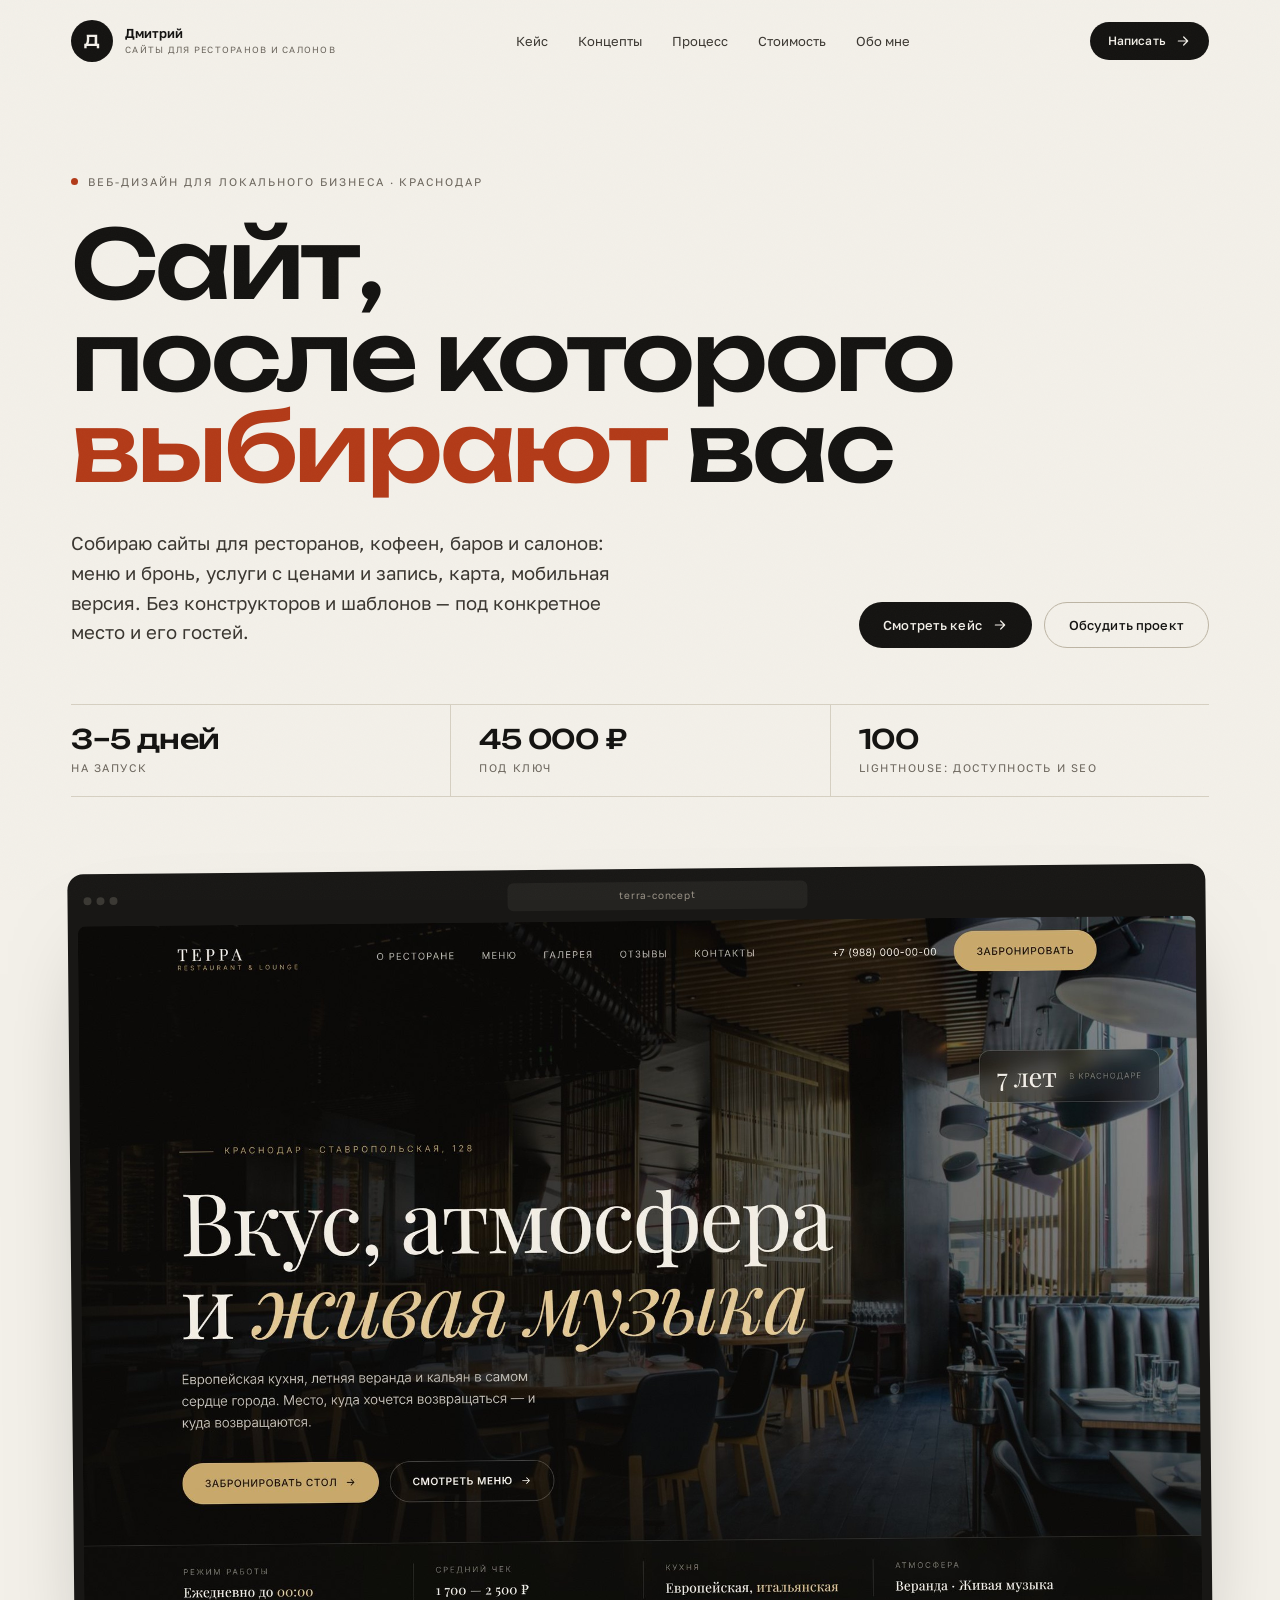
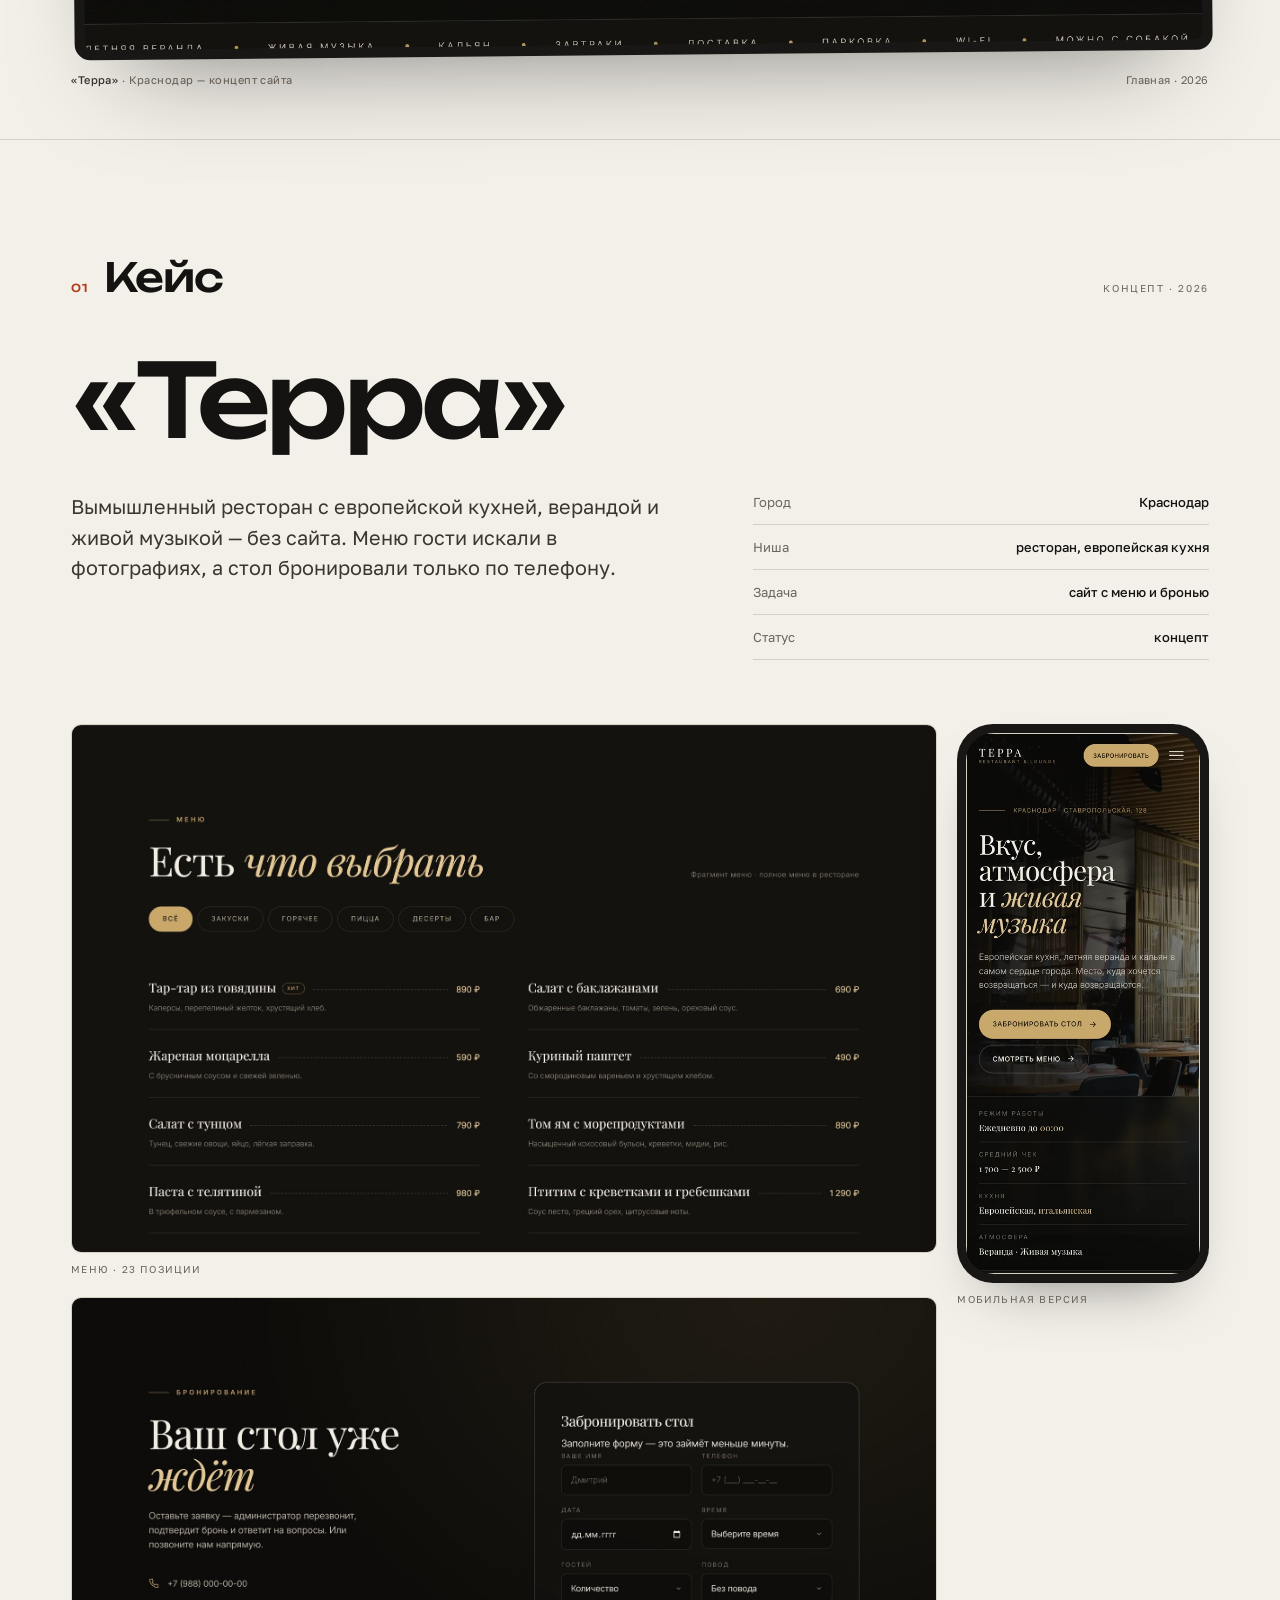
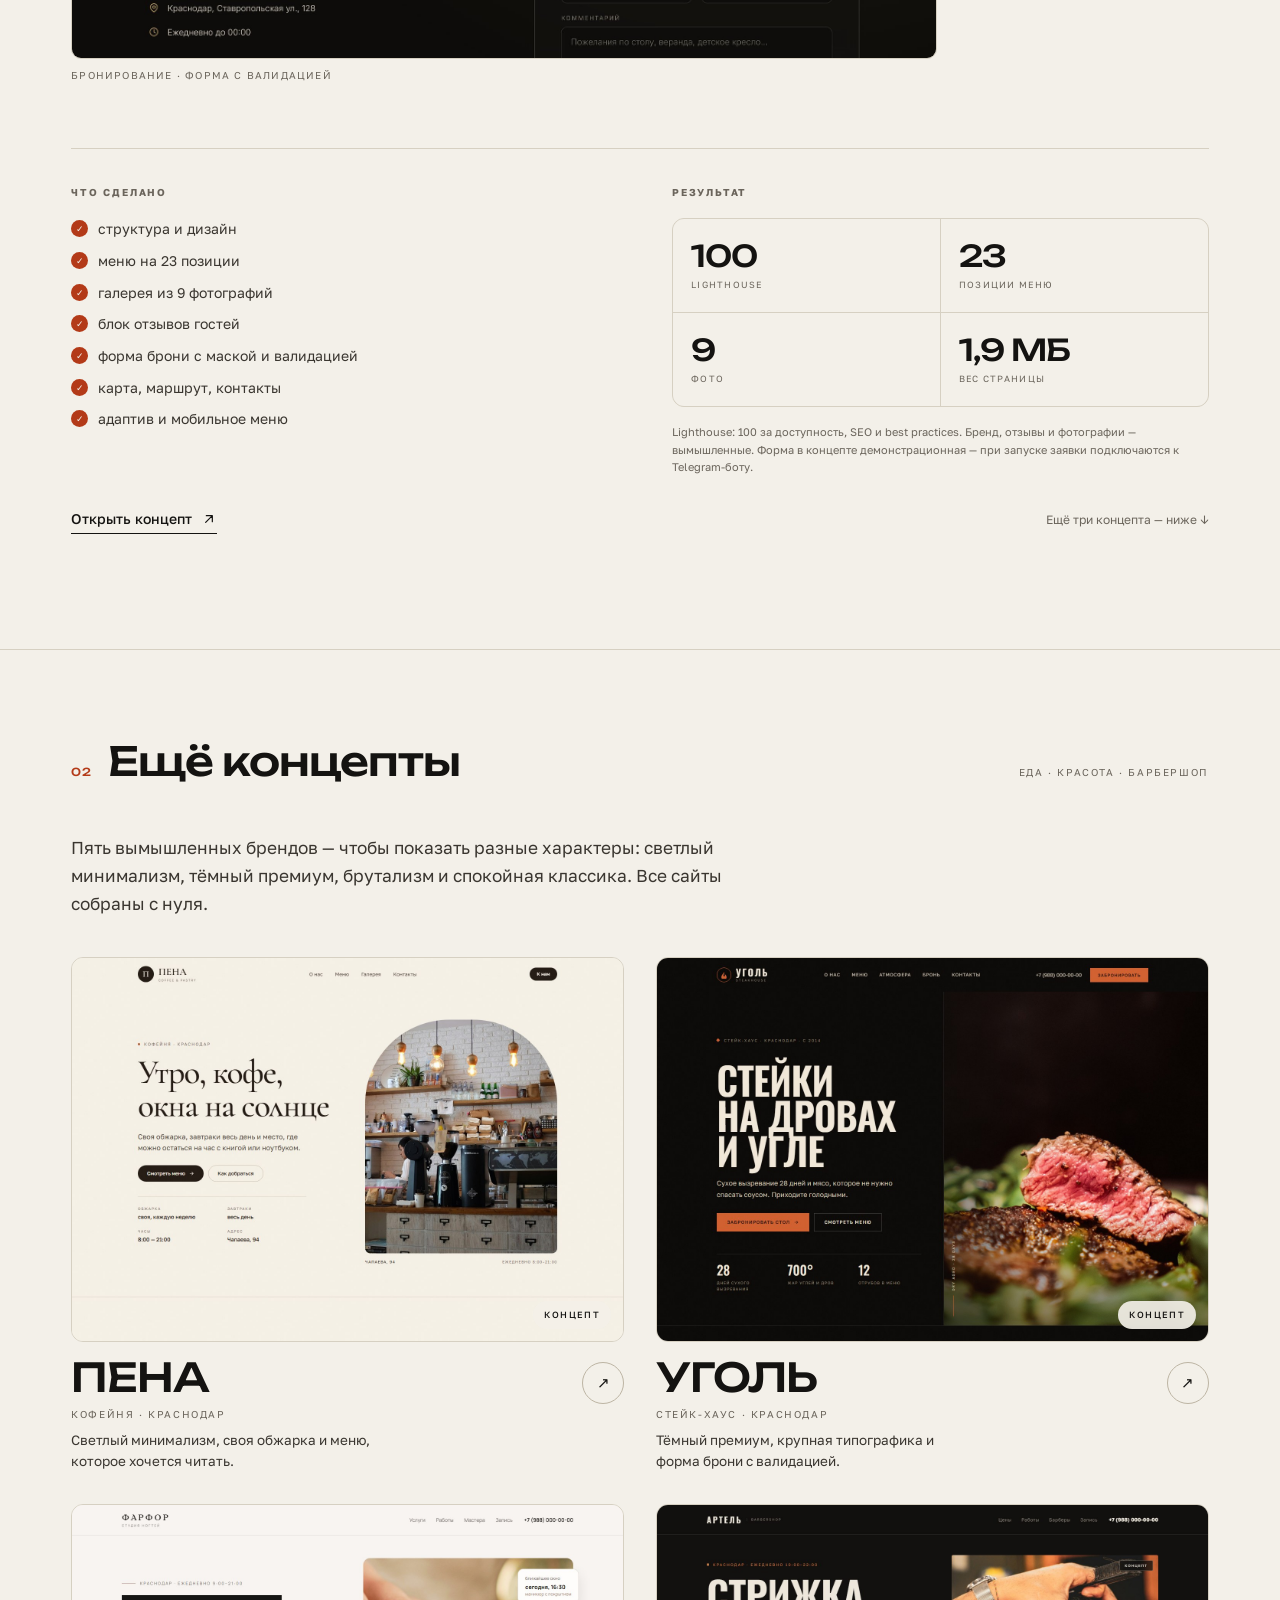
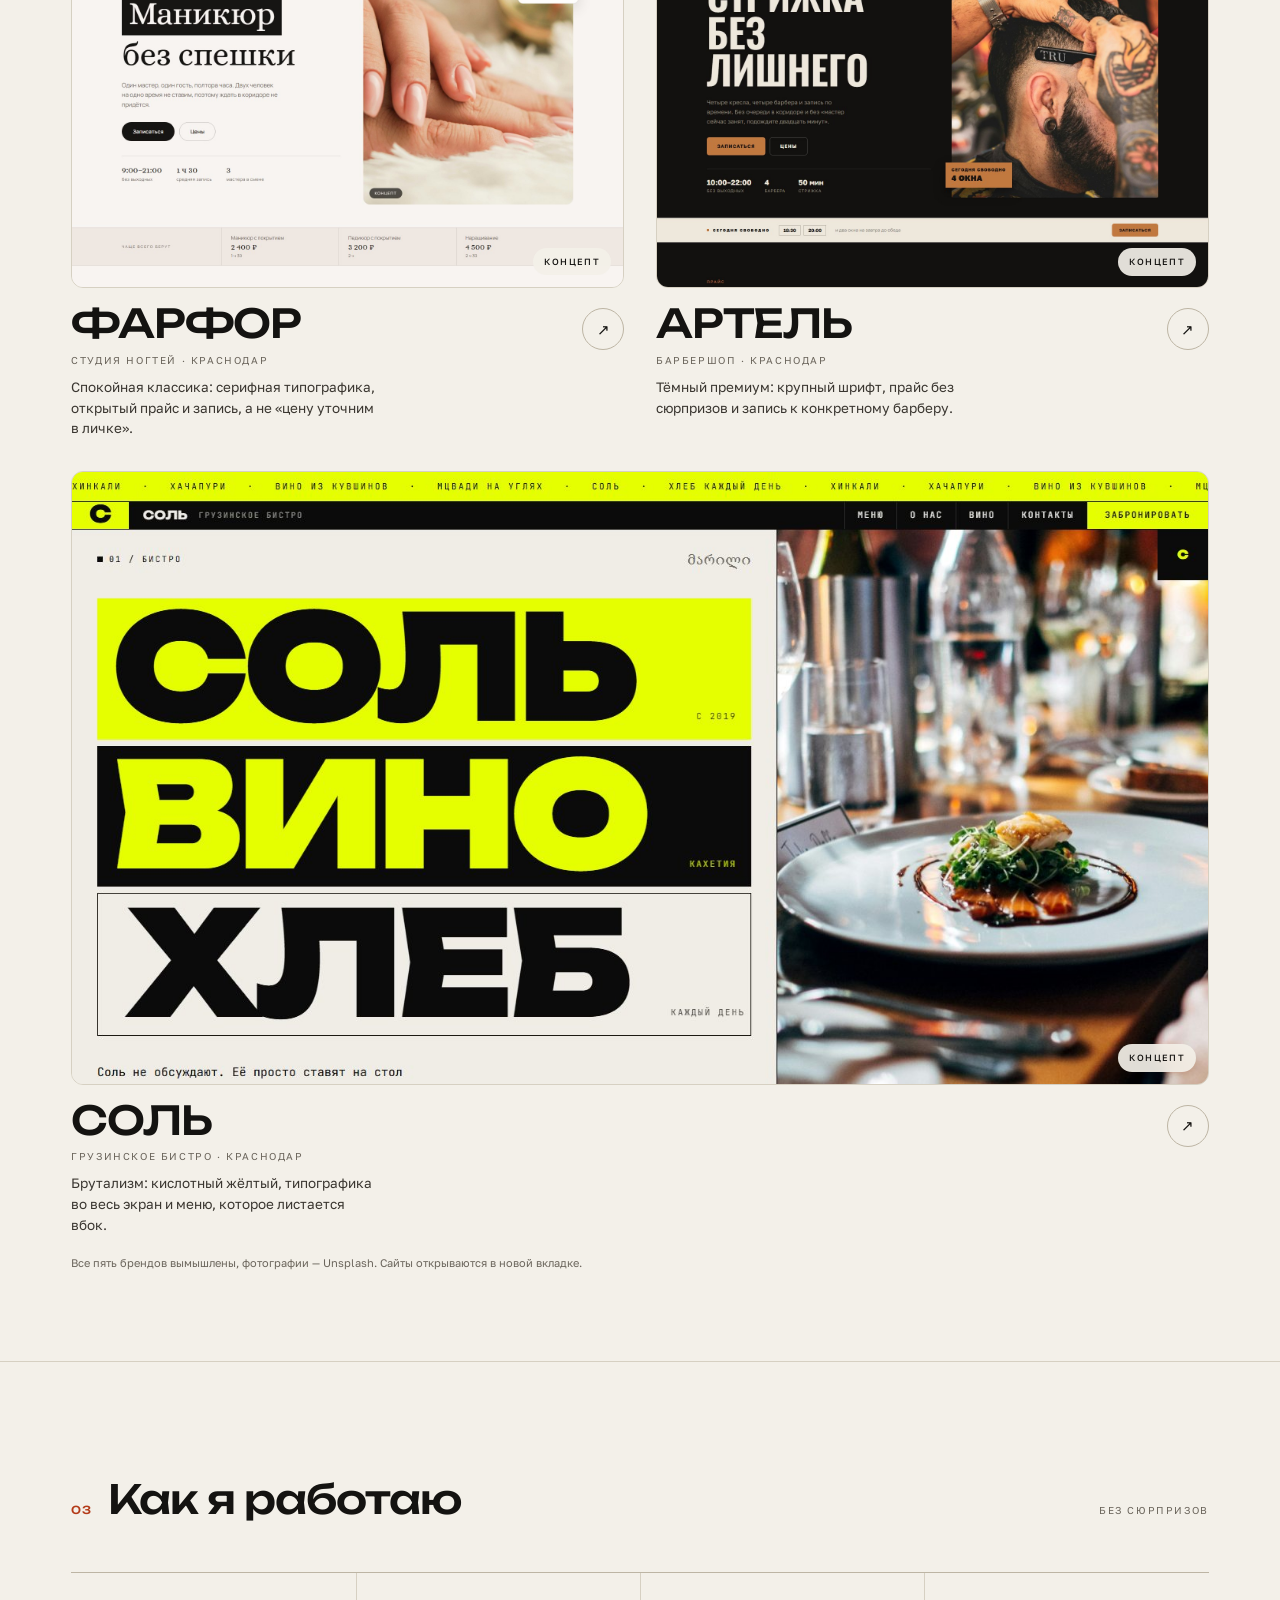
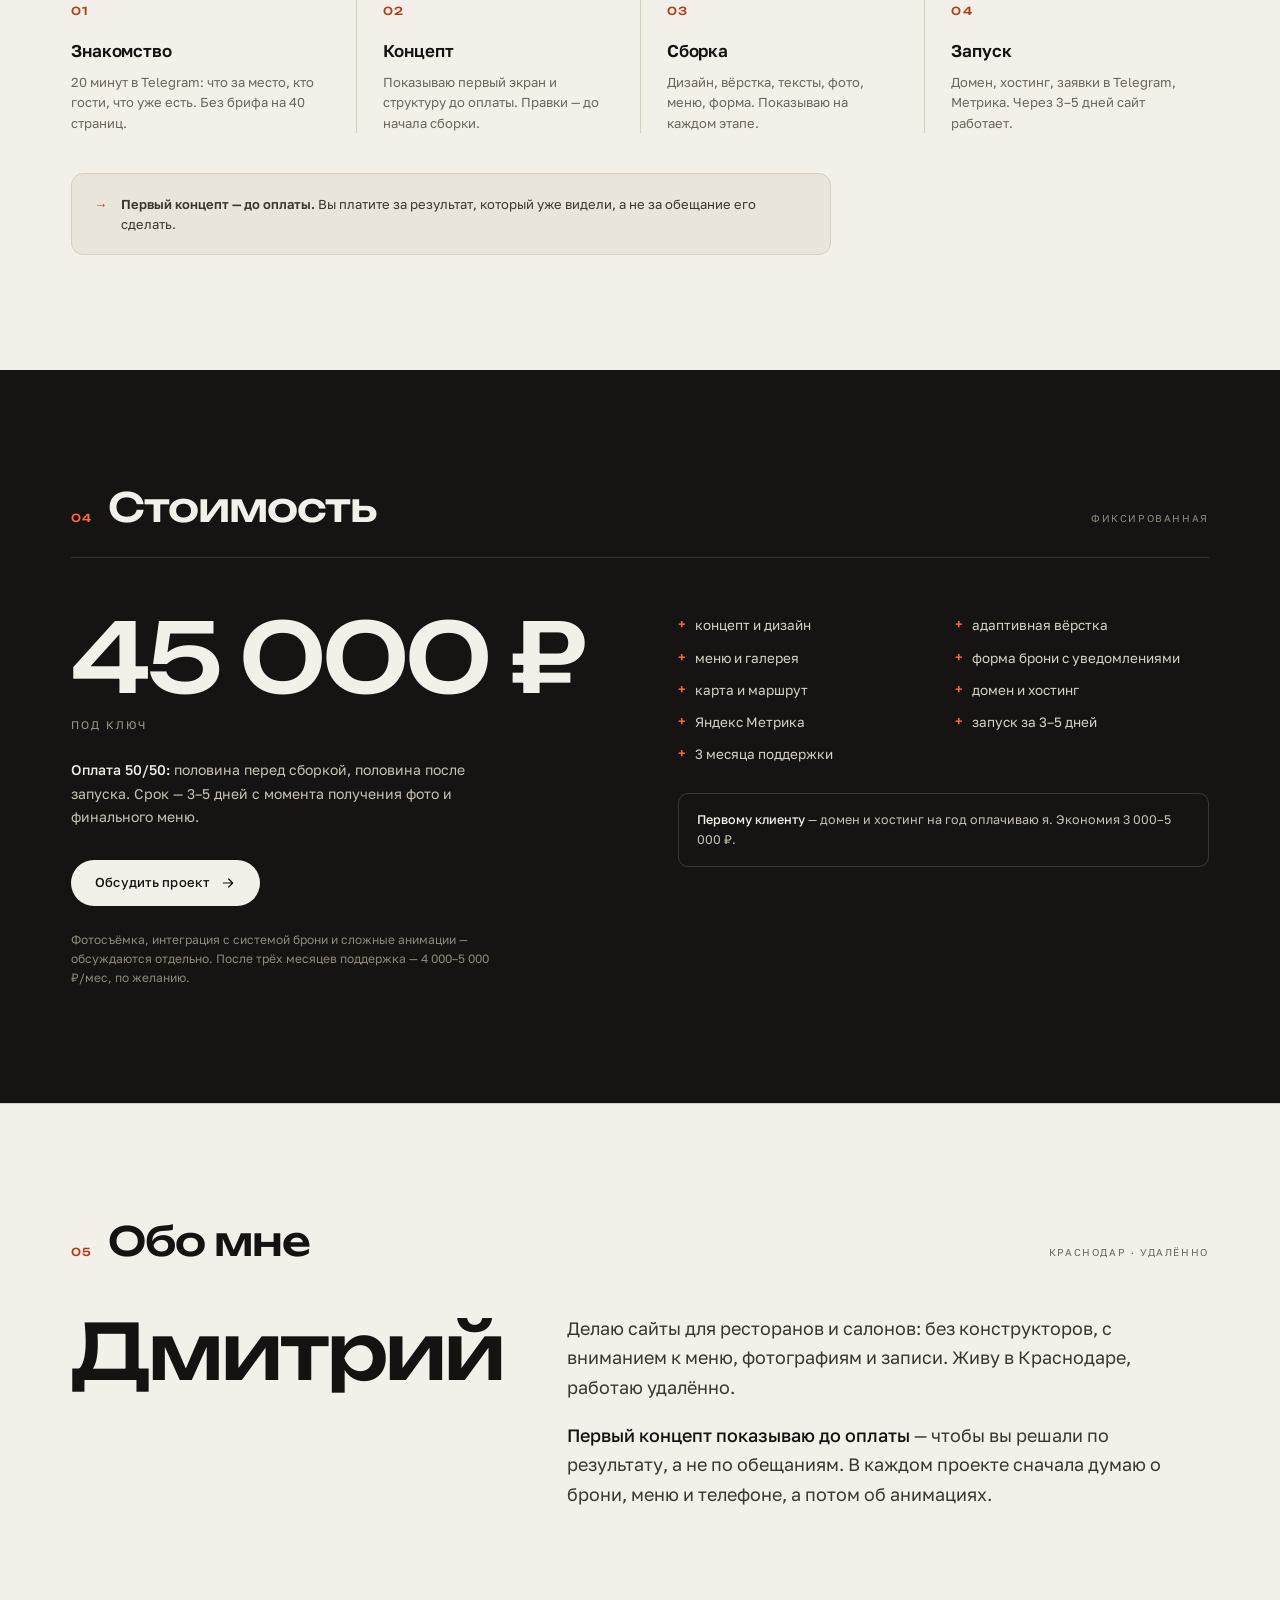
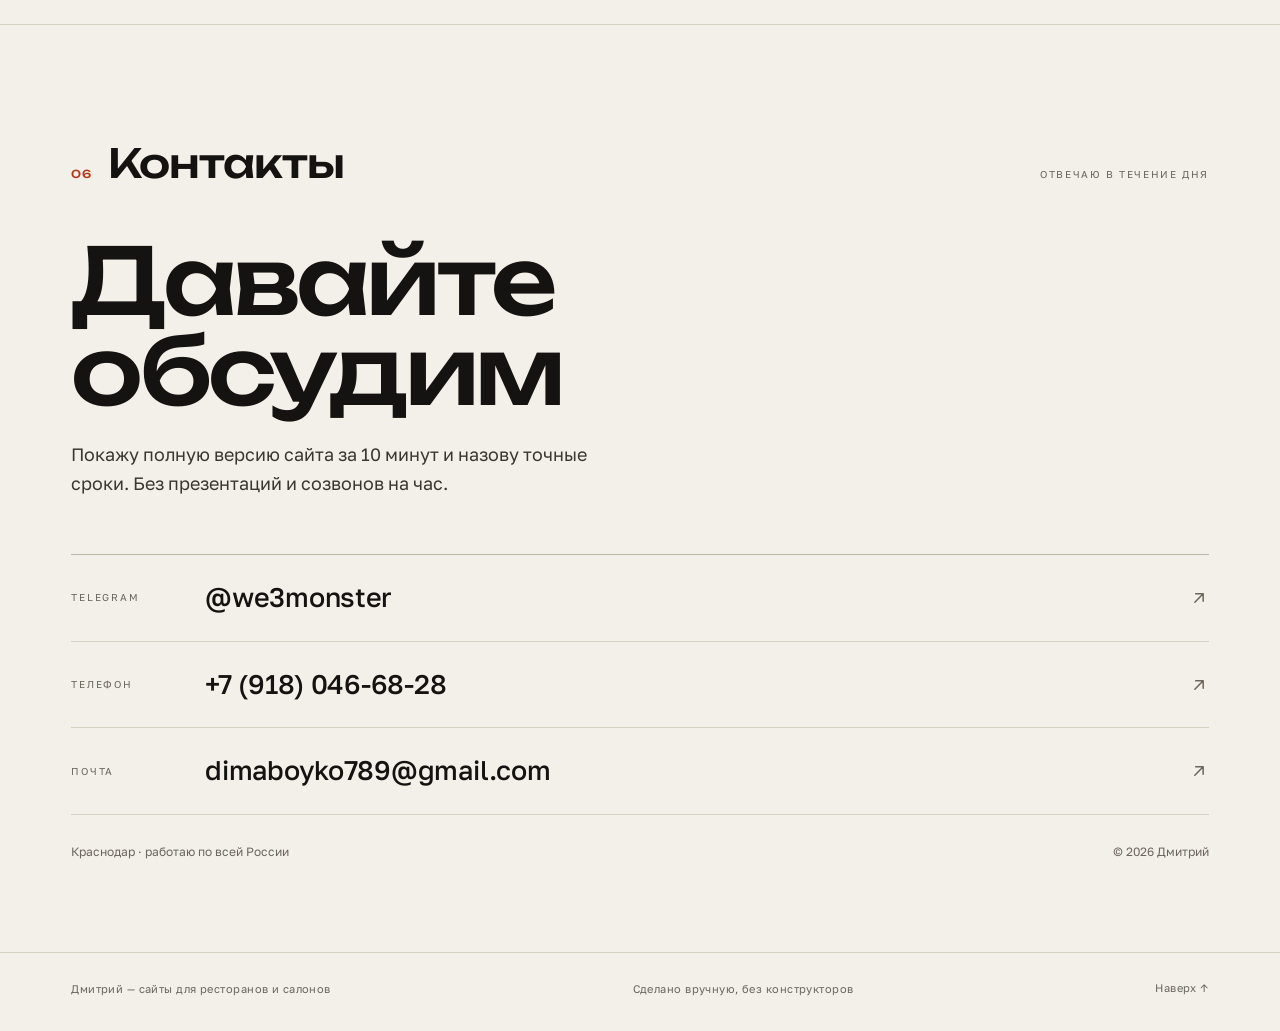
==== commit d77e2391: "Портфолио: новые заголовки ПЕНЫ и УГЛЯ, без бегущих строк, локальные шрифты" ====
--- a/index.html
+++ b/index.html
@@ -4,26 +4,24 @@
 <meta charset="UTF-8">
 <meta name="viewport" content="width=device-width, initial-scale=1.0">
 <meta name="robots" content="noindex, nofollow">
-<title>Дмитрий — сайты для ресторанов | Дизайн, вёрстка, запуск</title>
-<meta name="description" content="Собираю сайты для ресторанов, кофеен и баров: меню, бронирование, карта, мобильная версия. Запуск за 3–5 дней. 45 000 ₽ под ключ. Первый концепт — до оплаты.">
+<title>Дмитрий — сайты для ресторанов и салонов | Дизайн, вёрстка, запуск</title>
+<meta name="description" content="Собираю сайты для ресторанов, кофеен, баров и салонов: меню и бронирование, услуги с ценами, запись, карта, мобильная версия. Запуск за 3–5 дней. 45 000 ₽ под ключ. Первый концепт — до оплаты.">
 <meta name="theme-color" content="#F3F0E9">
-<meta property="og:title" content="Дмитрий — сайты для ресторанов">
-<meta property="og:description" content="Меню, бронь, карта, мобильная версия. Запуск за 3–5 дней. 45 000 ₽ под ключ.">
+<meta property="og:title" content="Дмитрий — сайты для ресторанов и салонов">
+<meta property="og:description" content="Меню и бронь, услуги с ценами и запись, карта, мобильная версия. Запуск за 3–5 дней. 45 000 ₽ под ключ.">
 <meta property="og:type" content="website">
 <meta property="og:image" content="https://dmitriyweb33.github.io/img/og.png">
 <meta property="og:url" content="https://dmitriyweb33.github.io/">
 <link rel="canonical" href="https://dmitriyweb33.github.io/">
 <meta property="og:locale" content="ru_RU">
 <link rel="icon" href="data:image/svg+xml,%3Csvg xmlns='http://www.w3.org/2000/svg' viewBox='0 0 64 64'%3E%3Crect width='64' height='64' rx='14' fill='%23151412'/%3E%3Ctext x='32' y='45' font-family='Arial,sans-serif' font-size='34' font-weight='600' fill='%23F3F0E9' text-anchor='middle'%3EД%3C/text%3E%3C/svg%3E">
-<link rel="preconnect" href="https://fonts.googleapis.com">
-<link rel="preconnect" href="https://fonts.gstatic.com" crossorigin>
-<link href="https://fonts.googleapis.com/css2?family=Golos+Text:wght@400;500;600&family=Unbounded:wght@400;500;600&display=swap" rel="stylesheet">
+<link rel="stylesheet" href="fonts/fonts.css">
 <script type="application/ld+json">
 {
   "@context": "https://schema.org",
   "@type": "ProfessionalService",
-  "name": "Дмитрий — сайты для ресторанов",
-  "description": "Дизайн, вёрстка и запуск сайтов для ресторанов, кофеен и баров.",
+  "name": "Дмитрий — сайты для ресторанов и салонов",
+  "description": "Дизайн, вёрстка и запуск сайтов для ресторанов, кофеен, баров и салонов красоты.",
   "priceRange": "45 000 ₽",
   "areaServed": "Россия",
   "telephone": "+79180466828",
@@ -243,7 +241,7 @@
   .concept-media img{width:100%;height:auto;aspect-ratio:36/25;object-fit:cover;transition:transform .6s var(--ease)}
   .concept-card:hover .concept-media img{transform:scale(1.025)}
   .concept-badge{
-    position:absolute;top:12px;left:12px;padding:7px 11px;border-radius:999px;
+    position:absolute;bottom:12px;right:12px;padding:7px 11px;border-radius:999px;
     background:rgba(243,240,233,.92);backdrop-filter:blur(6px);-webkit-backdrop-filter:blur(6px);
     color:var(--ink);font-size:9px;font-weight:500;letter-spacing:.16em;text-transform:uppercase;
   }
@@ -405,7 +403,7 @@
   <div class="wrap head-inner">
     <a class="brand" href="#top">
       <span class="brand-mark" aria-hidden="true">Д</span>
-      <span class="brand-text">Дмитрий<small>сайты для ресторанов</small></span>
+      <span class="brand-text">Дмитрий<small>сайты для ресторанов и салонов</small></span>
     </a>
     <nav class="nav" aria-label="Основная навигация">
       <a href="#case">Кейс</a>
@@ -425,11 +423,11 @@
   <!-- ================= HERO ================= -->
   <section class="hero" id="top">
     <div class="wrap">
-      <p class="eyebrow"><i aria-hidden="true"></i> Веб-дизайн для ресторанов · Краснодар</p>
-      <h1>Сайт, <br>после которого <br><em>бронируют</em> стол</h1>
+      <p class="eyebrow"><i aria-hidden="true"></i> Веб-дизайн для локального бизнеса · Краснодар</p>
+      <h1>Сайт, <br>после которого <br><em>выбирают</em> вас</h1>
 
       <div class="hero-bottom">
-        <p class="lead">Собираю сайты для ресторанов, кофеен и баров: меню, бронирование, карта, мобильная версия. Без конструкторов и шаблонов — под конкретное место и его гостей.</p>
+        <p class="lead">Собираю сайты для ресторанов, кофеен, баров и салонов: меню и бронь, услуги с ценами и запись, карта, мобильная версия. Без конструкторов и шаблонов — под конкретное место и его гостей.</p>
         <div class="hero-actions">
           <a class="btn btn-dark" href="#case">
             Смотреть кейс
@@ -546,9 +544,9 @@
       <div class="sec-head reveal">
         <span class="sec-num">02</span>
         <h2>Ещё концепты</h2>
-        <span class="sec-note">Кофейня · Стейк-хаус · Бистро</span>
-      </div>
-      <p class="concepts-lead reveal">Три вымышленных бренда — чтобы показать разные характеры: светлый минимализм, тёмный премиум и брутализм. Все сайты собраны с нуля.</p>
+        <span class="sec-note">Еда · Красота · Барбершоп</span>
+      </div>
+      <p class="concepts-lead reveal">Пять вымышленных брендов — чтобы показать разные характеры: светлый минимализм, тёмный премиум, брутализм и спокойная классика. Все сайты собраны с нуля.</p>
 
       <div class="concept-grid">
         <a class="concept-card reveal" href="concepts/coffee/index.html" target="_blank" rel="noopener">
@@ -568,7 +566,7 @@
 
         <a class="concept-card reveal" href="concepts/steak/index.html" target="_blank" rel="noopener">
           <div class="concept-media">
-            <img src="img/concept-steak.jpg" width="1440" height="1000" loading="lazy" alt="Главный экран концепта стейк-хауса «УГОЛЬ»: крупный план стейка и заголовок «Мясо на углях»">
+            <img src="img/concept-steak.jpg" width="1440" height="1000" loading="lazy" alt="Главный экран концепта стейк-хауса «УГОЛЬ»: крупный план стейка и заголовок «Стейки на дровах и угле»">
             <span class="concept-badge">концепт</span>
           </div>
           <div class="concept-body">
@@ -581,6 +579,36 @@
           </div>
         </a>
 
+        <a class="concept-card reveal" href="concepts/farfor/index.html" target="_blank" rel="noopener">
+          <div class="concept-media">
+            <img src="img/concept-farfor.jpg" width="1440" height="1000" loading="lazy" alt="Главный экран концепта студии ногтей «ФАРФОР»: надпись «Маникюр» на тёмной плашке и фото ухоженных рук">
+            <span class="concept-badge">концепт</span>
+          </div>
+          <div class="concept-body">
+            <div>
+              <h3 class="concept-title">ФАРФОР</h3>
+              <span class="concept-meta">студия ногтей · Краснодар</span>
+              <p class="concept-desc">Спокойная классика: серифная типографика, открытый прайс и запись, а не «цену уточним в личке».</p>
+            </div>
+            <span class="concept-arrow" aria-hidden="true">↗</span>
+          </div>
+        </a>
+
+        <a class="concept-card reveal" href="concepts/artel/index.html" target="_blank" rel="noopener">
+          <div class="concept-media">
+            <img src="img/concept-artel.jpg" width="1440" height="1000" loading="lazy" alt="Главный экран концепта барбершопа «АРТЕЛЬ»: крупные надписи «Стрижка без лишнего» и фото работы барбера">
+            <span class="concept-badge">концепт</span>
+          </div>
+          <div class="concept-body">
+            <div>
+              <h3 class="concept-title">АРТЕЛЬ</h3>
+              <span class="concept-meta">барбершоп · Краснодар</span>
+              <p class="concept-desc">Тёмный премиум: крупный шрифт, прайс без сюрпризов и запись к конкретному барберу.</p>
+            </div>
+            <span class="concept-arrow" aria-hidden="true">↗</span>
+          </div>
+        </a>
+
         <a class="concept-card concept-card--wide reveal" href="concepts/salt/index.html" target="_blank" rel="noopener">
           <div class="concept-media">
             <img src="img/concept-salt.jpg" width="1440" height="775" loading="lazy" alt="Главный экран концепта грузинского бистро «СОЛЬ»: огромные надписи «СОЛЬ», «ВИНО», «ХЛЕБ» на жёлтом и чёрном">
@@ -596,7 +624,7 @@
           </div>
         </a>
       </div>
-      <p class="concepts-note reveal">Все три бренда вымышлены, фотографии — Unsplash. Сайты открываются в новой вкладке.</p>
+      <p class="concepts-note reveal">Все пять брендов вымышлены, фотографии — Unsplash. Сайты открываются в новой вкладке.</p>
     </div>
   </section>
 
@@ -688,7 +716,7 @@
       <div class="about-grid">
         <h3 class="about-title reveal">Дмитрий</h3>
         <div class="about-copy reveal">
-          <p>Делаю сайты для ресторанов: без конструкторов, с вниманием к меню, фотографиям и брони. Живу в Краснодаре, работаю удалённо.</p>
+          <p>Делаю сайты для ресторанов и салонов: без конструкторов, с вниманием к меню, фотографиям и записи. Живу в Краснодаре, работаю удалённо.</p>
           <p><strong>Первый концепт показываю до оплаты</strong> — чтобы вы решали по результату, а не по обещаниям. В каждом проекте сначала думаю о брони, меню и телефоне, а потом об анимациях.</p>
         </div>
       </div>
@@ -735,7 +763,7 @@
 
 <footer class="footer">
   <div class="wrap footer-inner">
-    <span>Дмитрий — сайты для ресторанов</span>
+    <span>Дмитрий — сайты для ресторанов и салонов</span>
     <span>Сделано вручную, без конструкторов</span>
     <a href="#top">Наверх ↑</a>
   </div>
--- a/fonts/fonts.css
+++ b/fonts/fonts.css
@@ -0,0 +1,7 @@
+/* Локальные копии шрифтов Google Fonts (OFL). Без внешних запросов. */
+@font-face{font-family:'Unbounded';font-style:normal;font-weight:200 900;font-display:swap;src:url('unbounded-cyrillic.woff2') format('woff2');unicode-range:U+0301, U+0400-045F, U+0490-0491, U+04B0-04B1, U+2116;}
+@font-face{font-family:'Unbounded';font-style:normal;font-weight:200 900;font-display:swap;src:url('unbounded-latin-ext.woff2') format('woff2');unicode-range:U+0100-02BA, U+02BD-02C5, U+02C7-02CC, U+02CE-02D7, U+02DD-02FF, U+0304, U+0308, U+0329, U+1D00-1DBF, U+1E00-1E9F, U+1EF2-1EFF, U+2020, U+20A0-20AB, U+20AD-20C4, U+2113, U+2C60-2C7F, U+A720-A7FF;}
+@font-face{font-family:'Unbounded';font-style:normal;font-weight:200 900;font-display:swap;src:url('unbounded-latin.woff2') format('woff2');unicode-range:U+0000-00FF, U+0131, U+0152-0153, U+02BB-02BC, U+02C6, U+02DA, U+02DC, U+0304, U+0308, U+0329, U+2000-206F, U+20AC, U+2122, U+2191, U+2193, U+2212, U+2215, U+FEFF, U+FFFD;}
+@font-face{font-family:'Golos Text';font-style:normal;font-weight:400 900;font-display:swap;src:url('golos-cyrillic.woff2') format('woff2');unicode-range:U+0301, U+0400-045F, U+0490-0491, U+04B0-04B1, U+2116;}
+@font-face{font-family:'Golos Text';font-style:normal;font-weight:400 900;font-display:swap;src:url('golos-latin-ext.woff2') format('woff2');unicode-range:U+0100-02BA, U+02BD-02C5, U+02C7-02CC, U+02CE-02D7, U+02DD-02FF, U+0304, U+0308, U+0329, U+1D00-1DBF, U+1E00-1E9F, U+1EF2-1EFF, U+2020, U+20A0-20AB, U+20AD-20C4, U+2113, U+2C60-2C7F, U+A720-A7FF;}
+@font-face{font-family:'Golos Text';font-style:normal;font-weight:400 900;font-display:swap;src:url('golos-latin.woff2') format('woff2');unicode-range:U+0000-00FF, U+0131, U+0152-0153, U+02BB-02BC, U+02C6, U+02DA, U+02DC, U+0304, U+0308, U+0329, U+2000-206F, U+20AC, U+2122, U+2191, U+2193, U+2212, U+2215, U+FEFF, U+FFFD;}
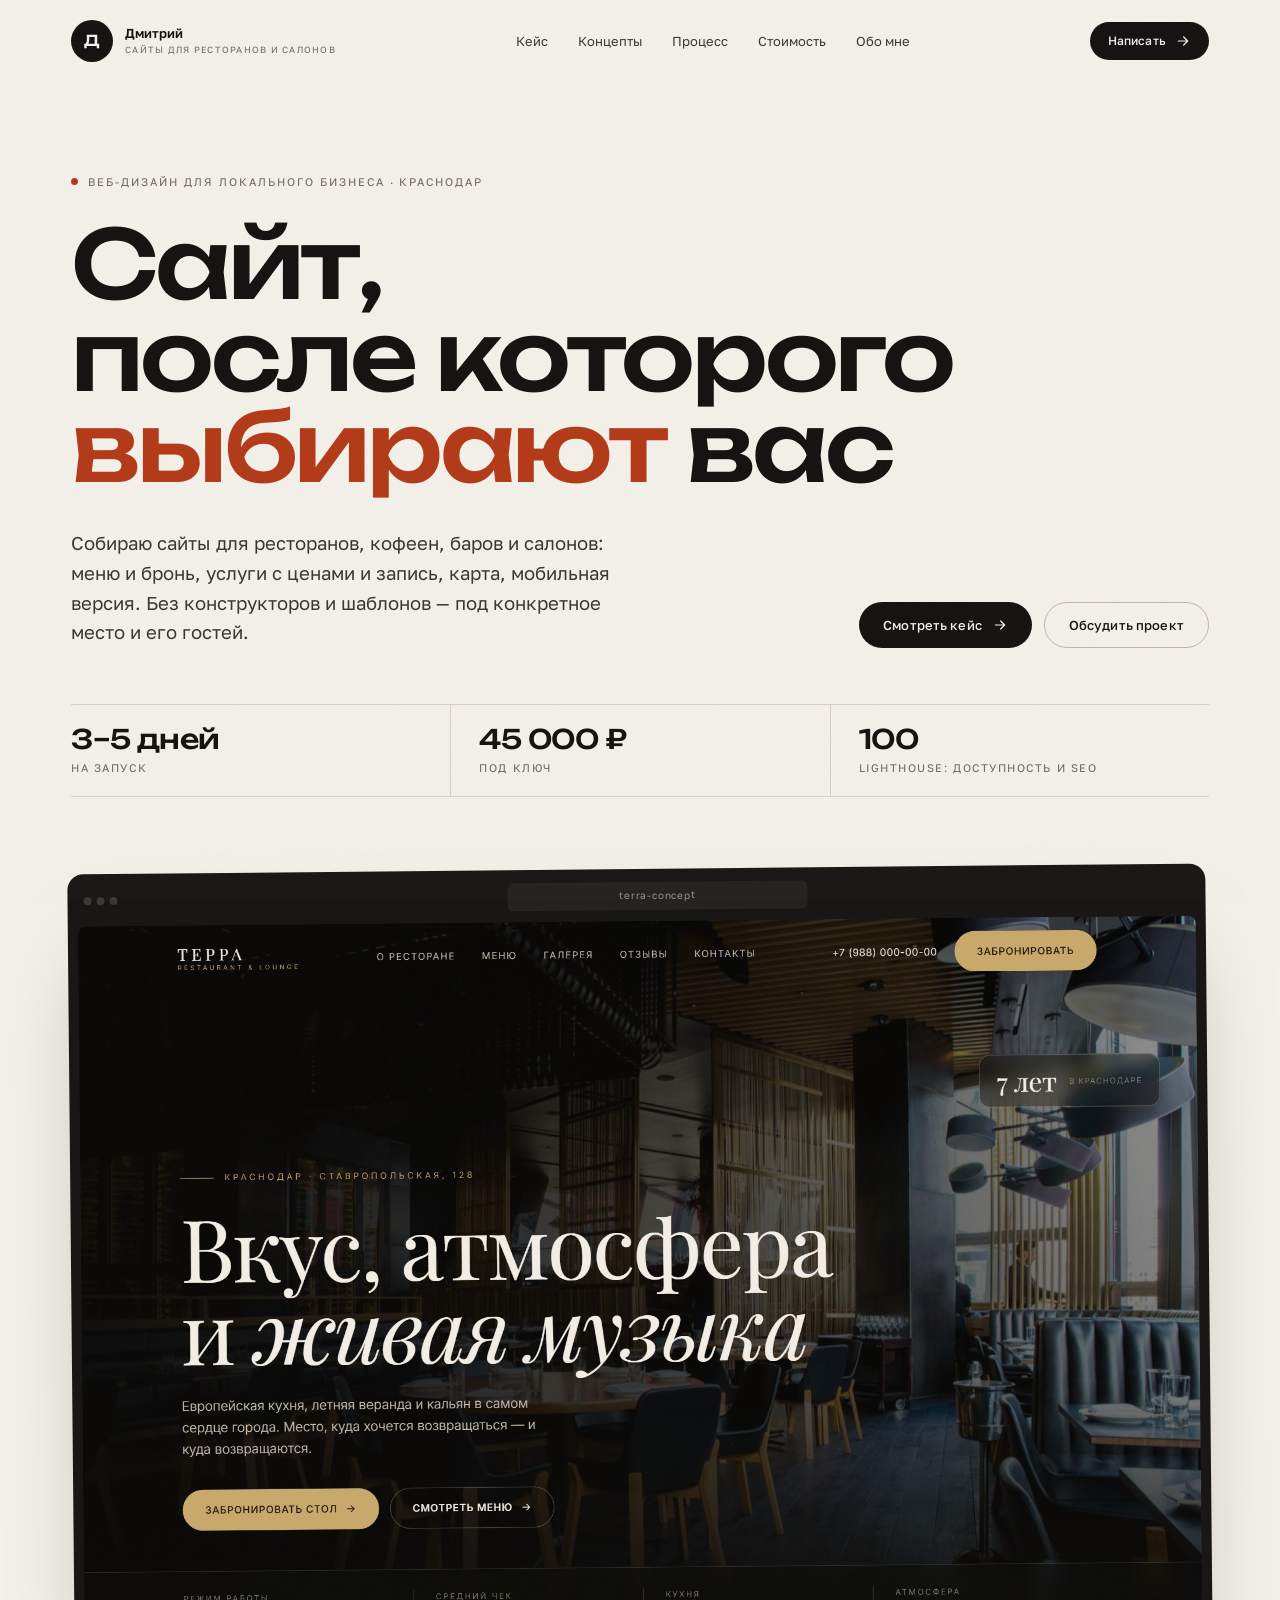
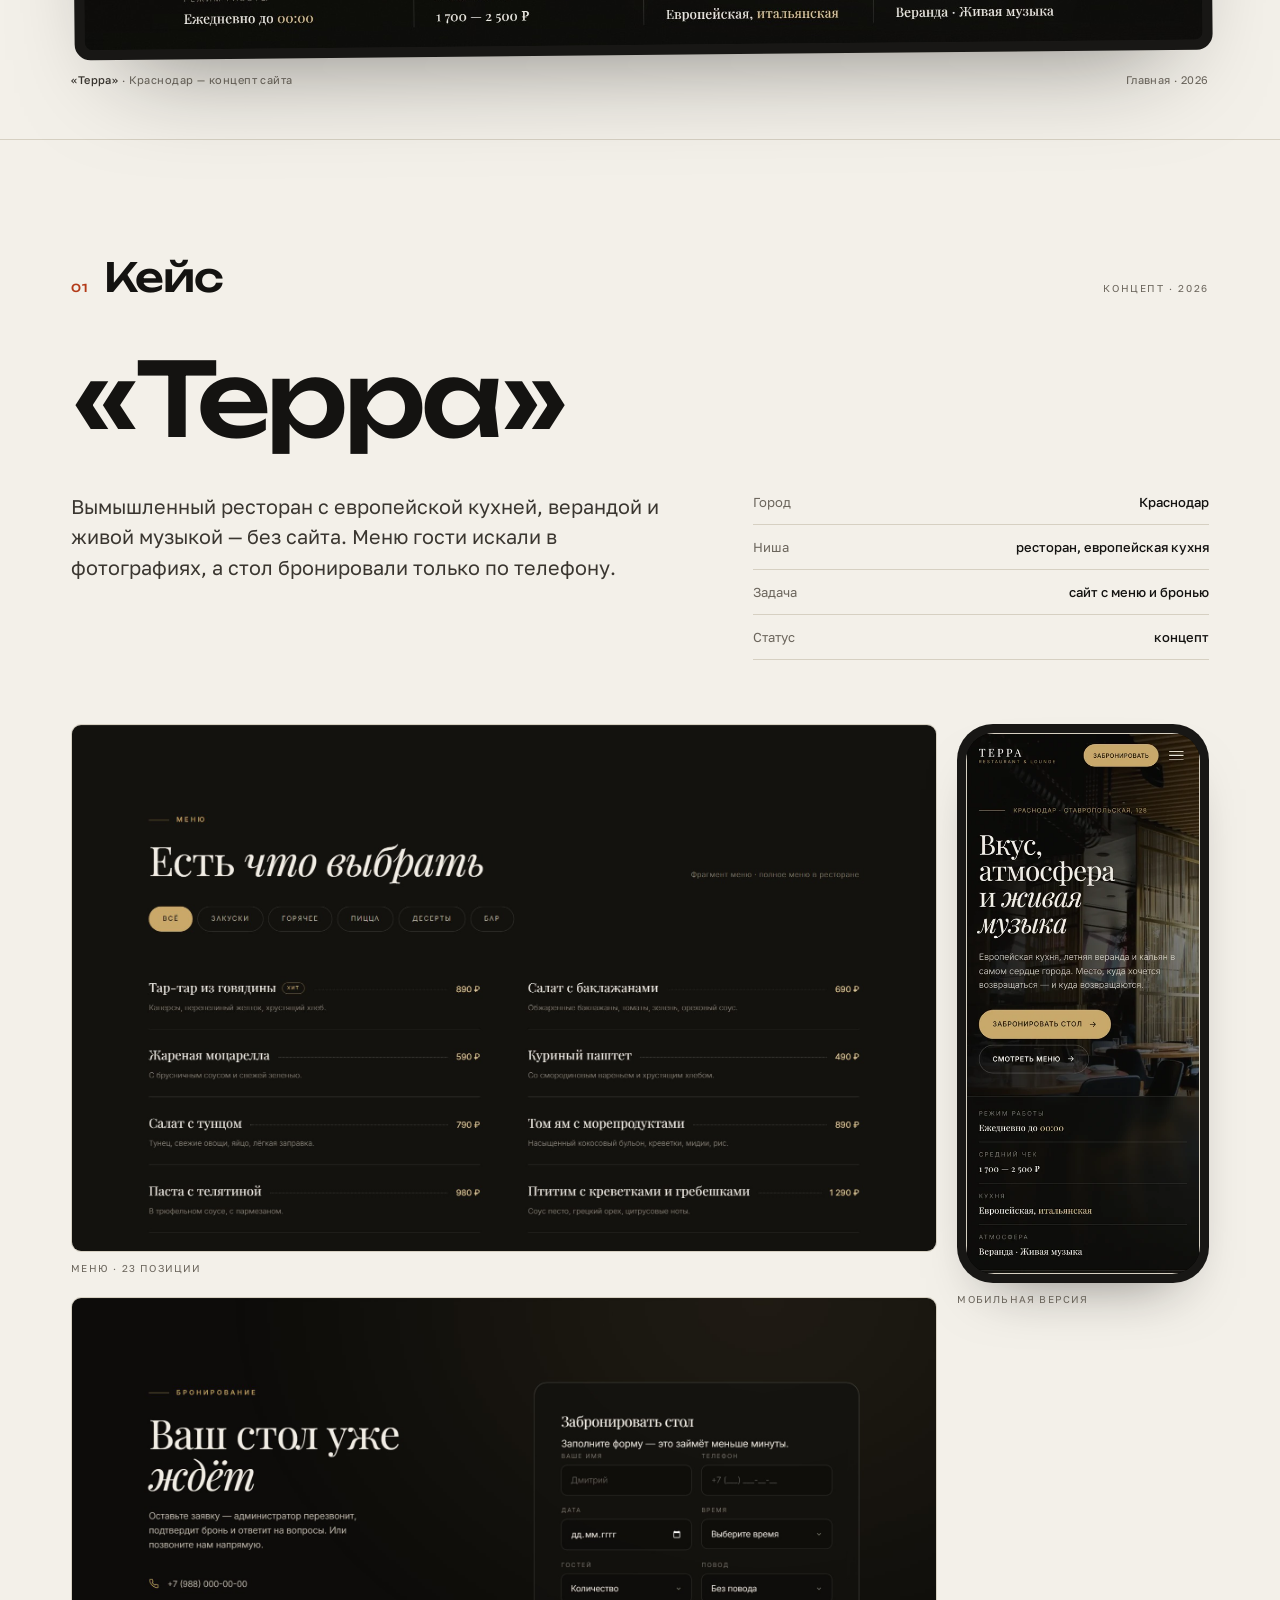
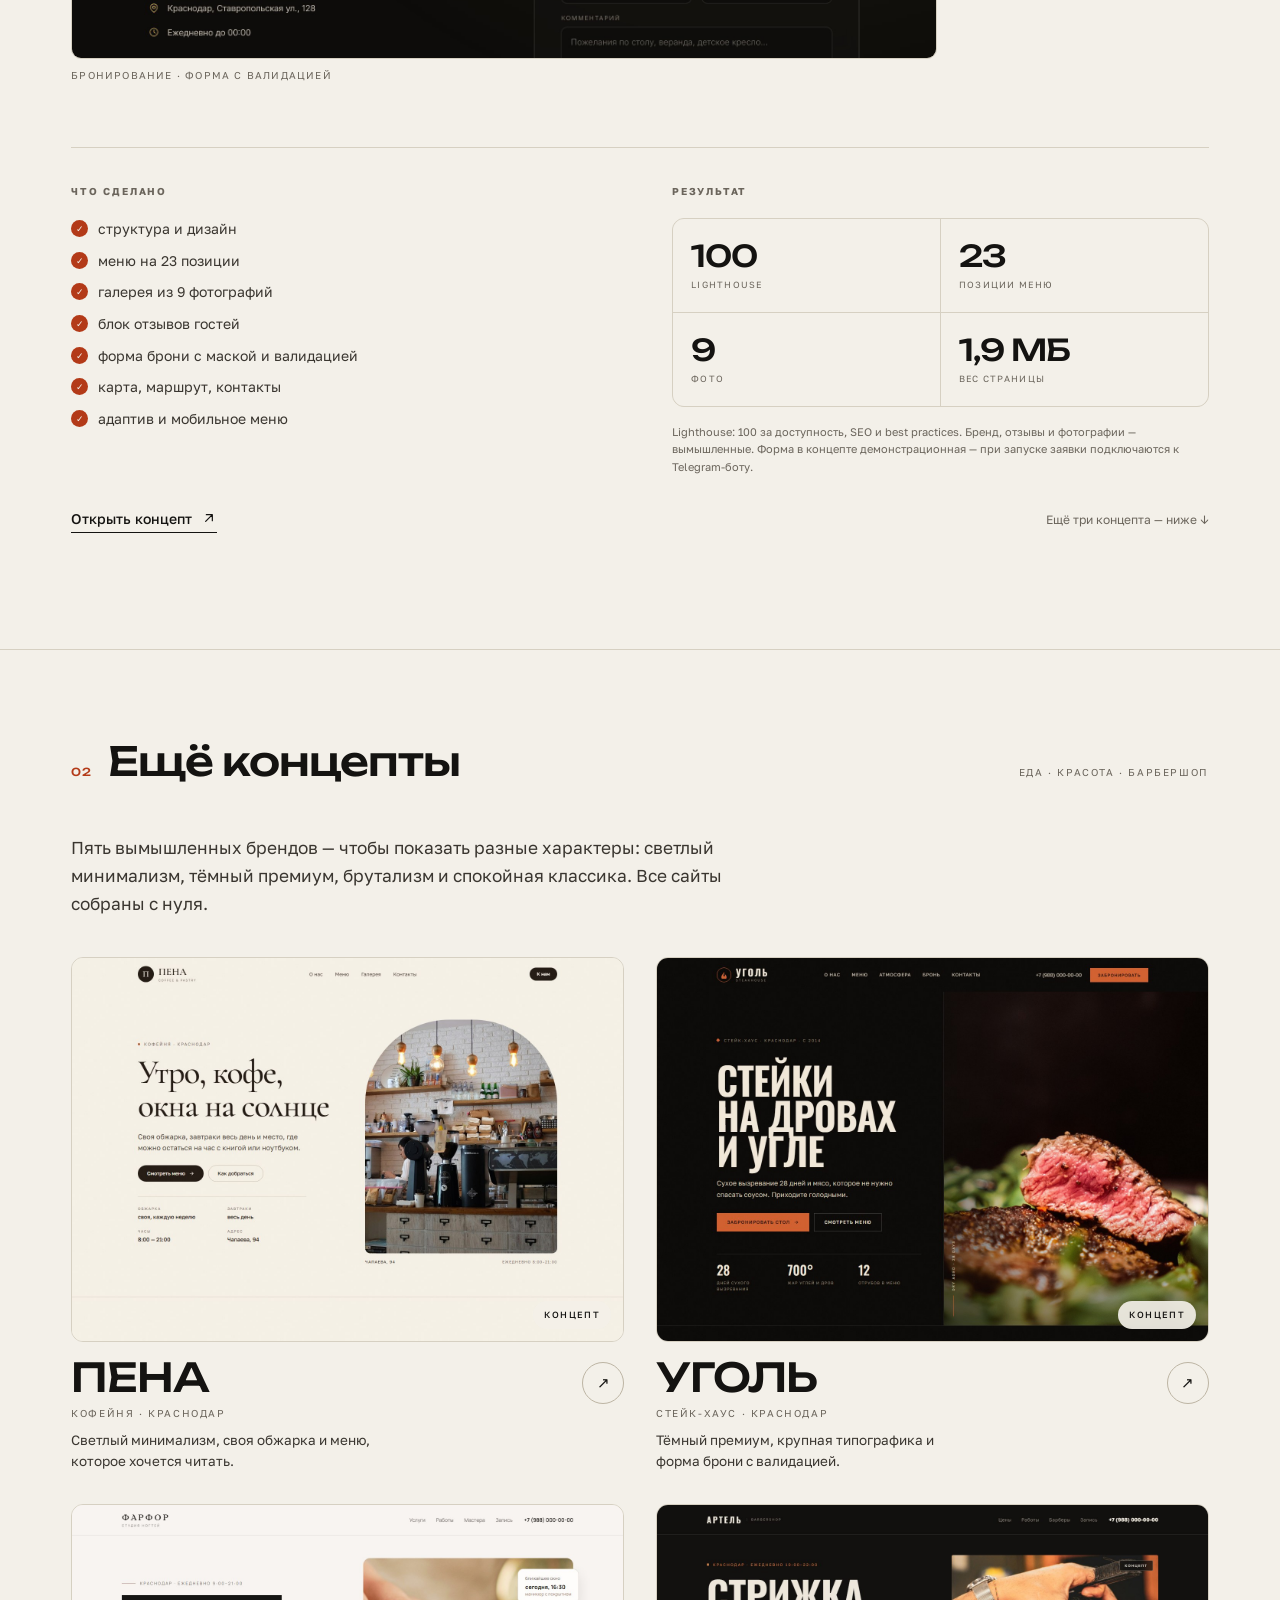
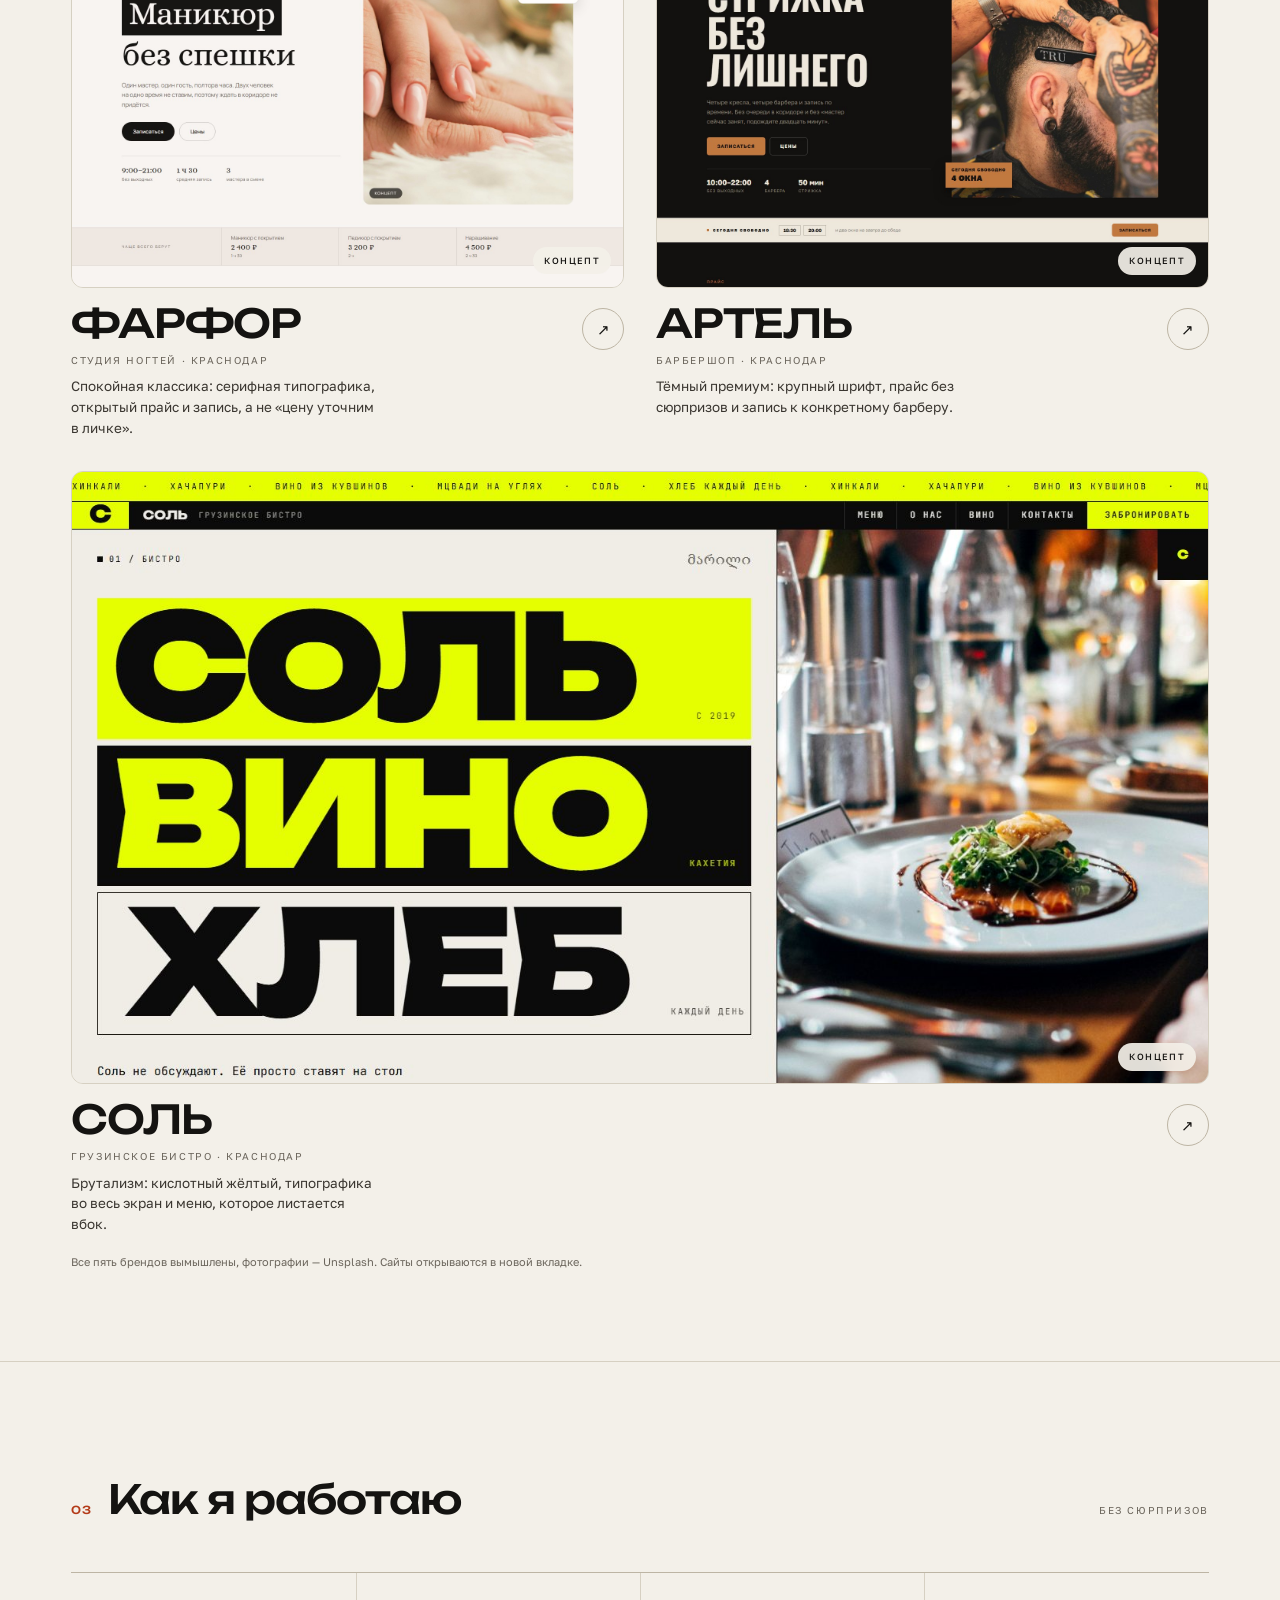
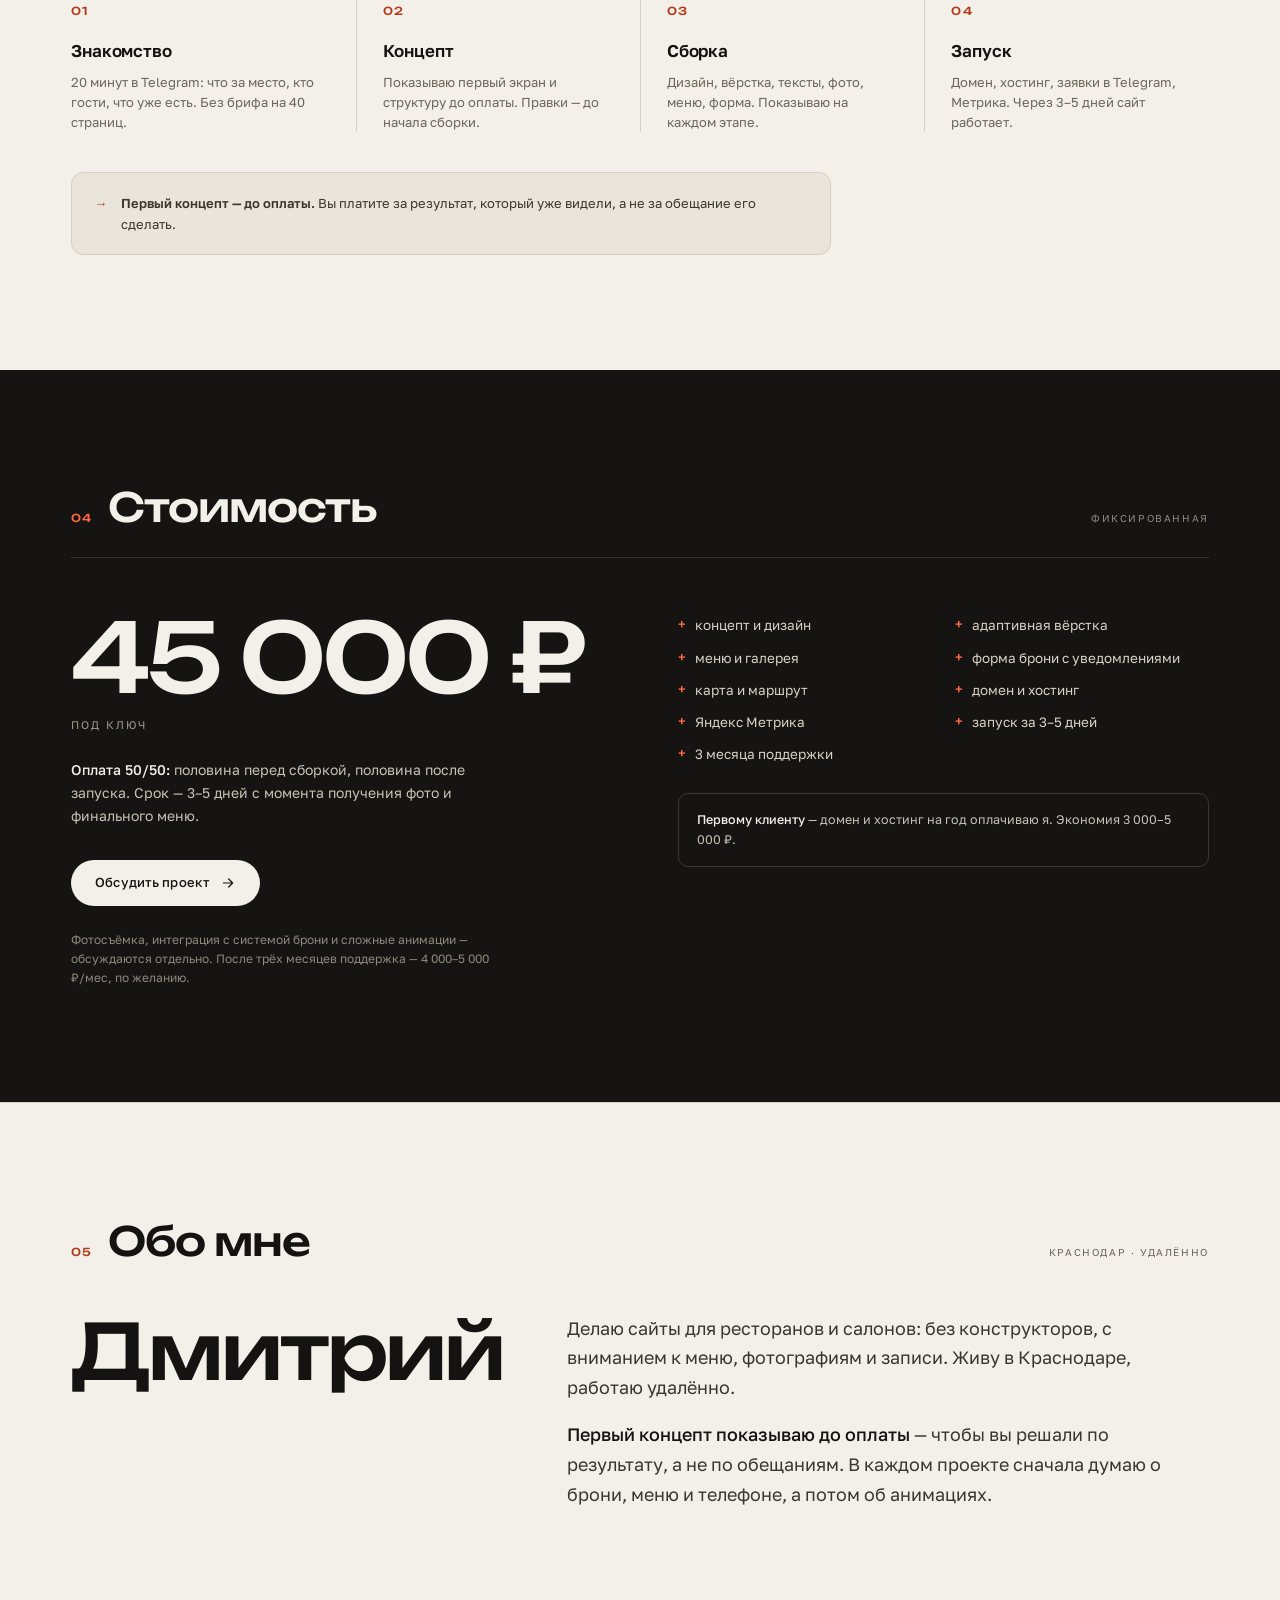
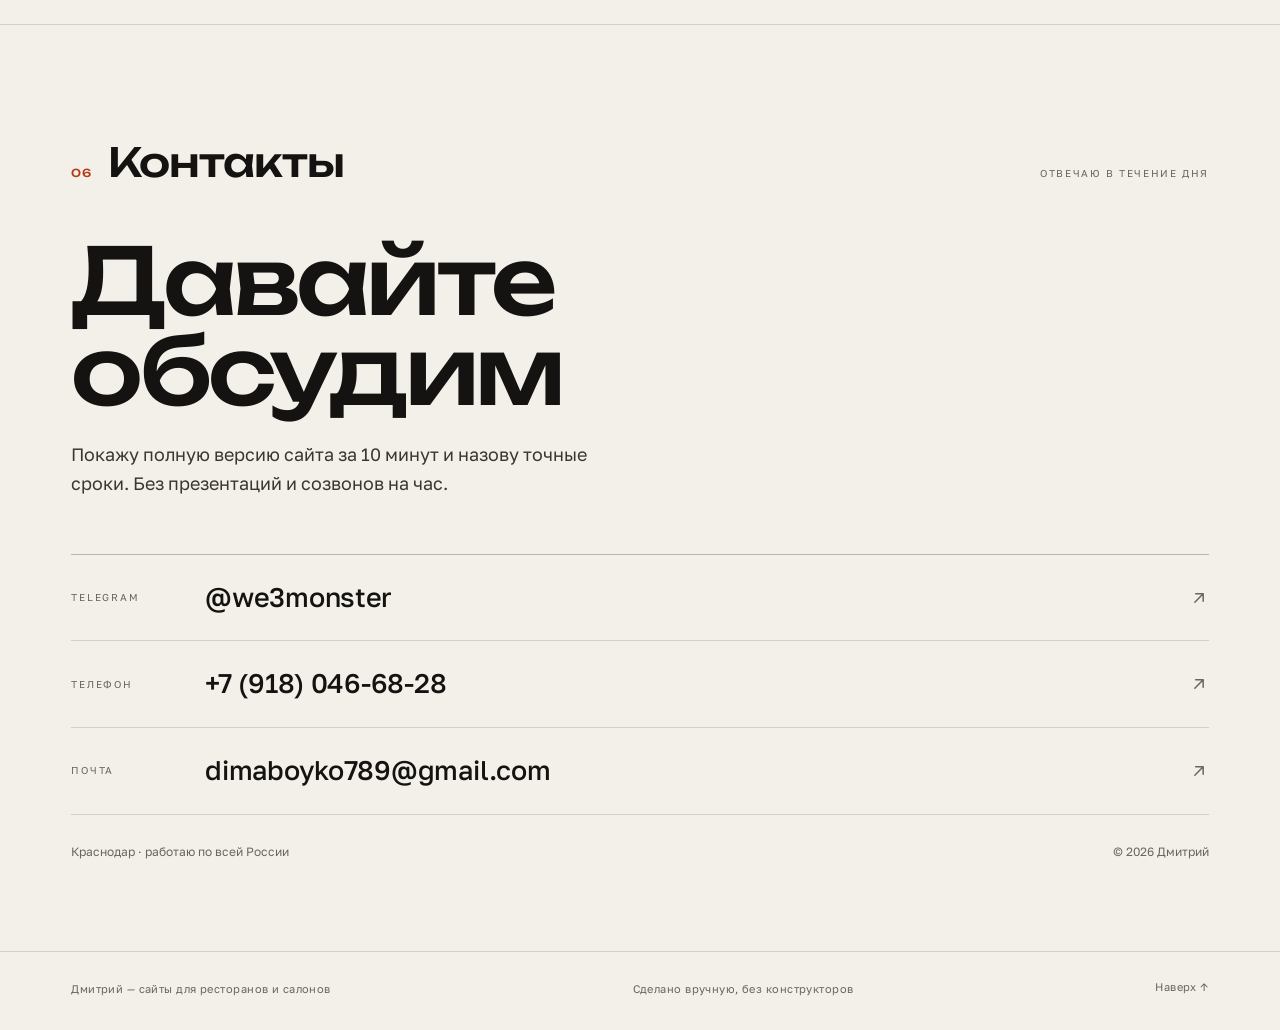
==== commit 9aba3031: "Портфолио: новые заголовки ПЕНЫ и УГЛЯ, без бегущих строк, локальные шрифты" ====
--- a/index.html
+++ b/index.html
@@ -449,7 +449,7 @@
             <span class="browser-dots"><i></i><i></i><i></i></span>
             <span class="browser-url">terra-concept</span>
           </div>
-          <img src="img/01-hero.jpg" width="1921" height="1246" alt="Главный экран концепта сайта ресторана «Терра»: тёмная фотография зала, заголовок «Вкус, атмосфера и живая музыка»" fetchpriority="high">
+          <img src="img/01-hero.jpg" width="1920" height="1245" alt="Главный экран концепта сайта ресторана «Терра»: тёмная фотография зала, заголовок «Вкус, атмосфера и живая музыка»" fetchpriority="high">
         </div>
         <figcaption>
           <span><b>«Терра»</b> · Краснодар — концепт сайта</span>
@@ -485,11 +485,11 @@
       <div class="case-shots reveal">
         <div class="shots-stack">
           <figure class="shot">
-            <img src="img/02-menu.jpg" width="1921" height="1170" loading="lazy" alt="Страница меню концепта: 23 позиции с ценами, разделы кухни и напитков">
+            <img src="img/02-menu.jpg" width="1920" height="1169" loading="lazy" alt="Страница меню концепта: 23 позиции с ценами, разделы кухни и напитков">
             <figcaption>Меню · 23 позиции</figcaption>
           </figure>
           <figure class="shot">
-            <img src="img/03-booking.jpg" width="1921" height="800" loading="lazy" alt="Страница бронирования концепта: форма с датой, временем, количеством гостей и телефоном">
+            <img src="img/03-booking.jpg" width="1920" height="800" loading="lazy" alt="Страница бронирования концепта: форма с датой, временем, количеством гостей и телефоном">
             <figcaption>Бронирование · форма с валидацией</figcaption>
           </figure>
         </div>
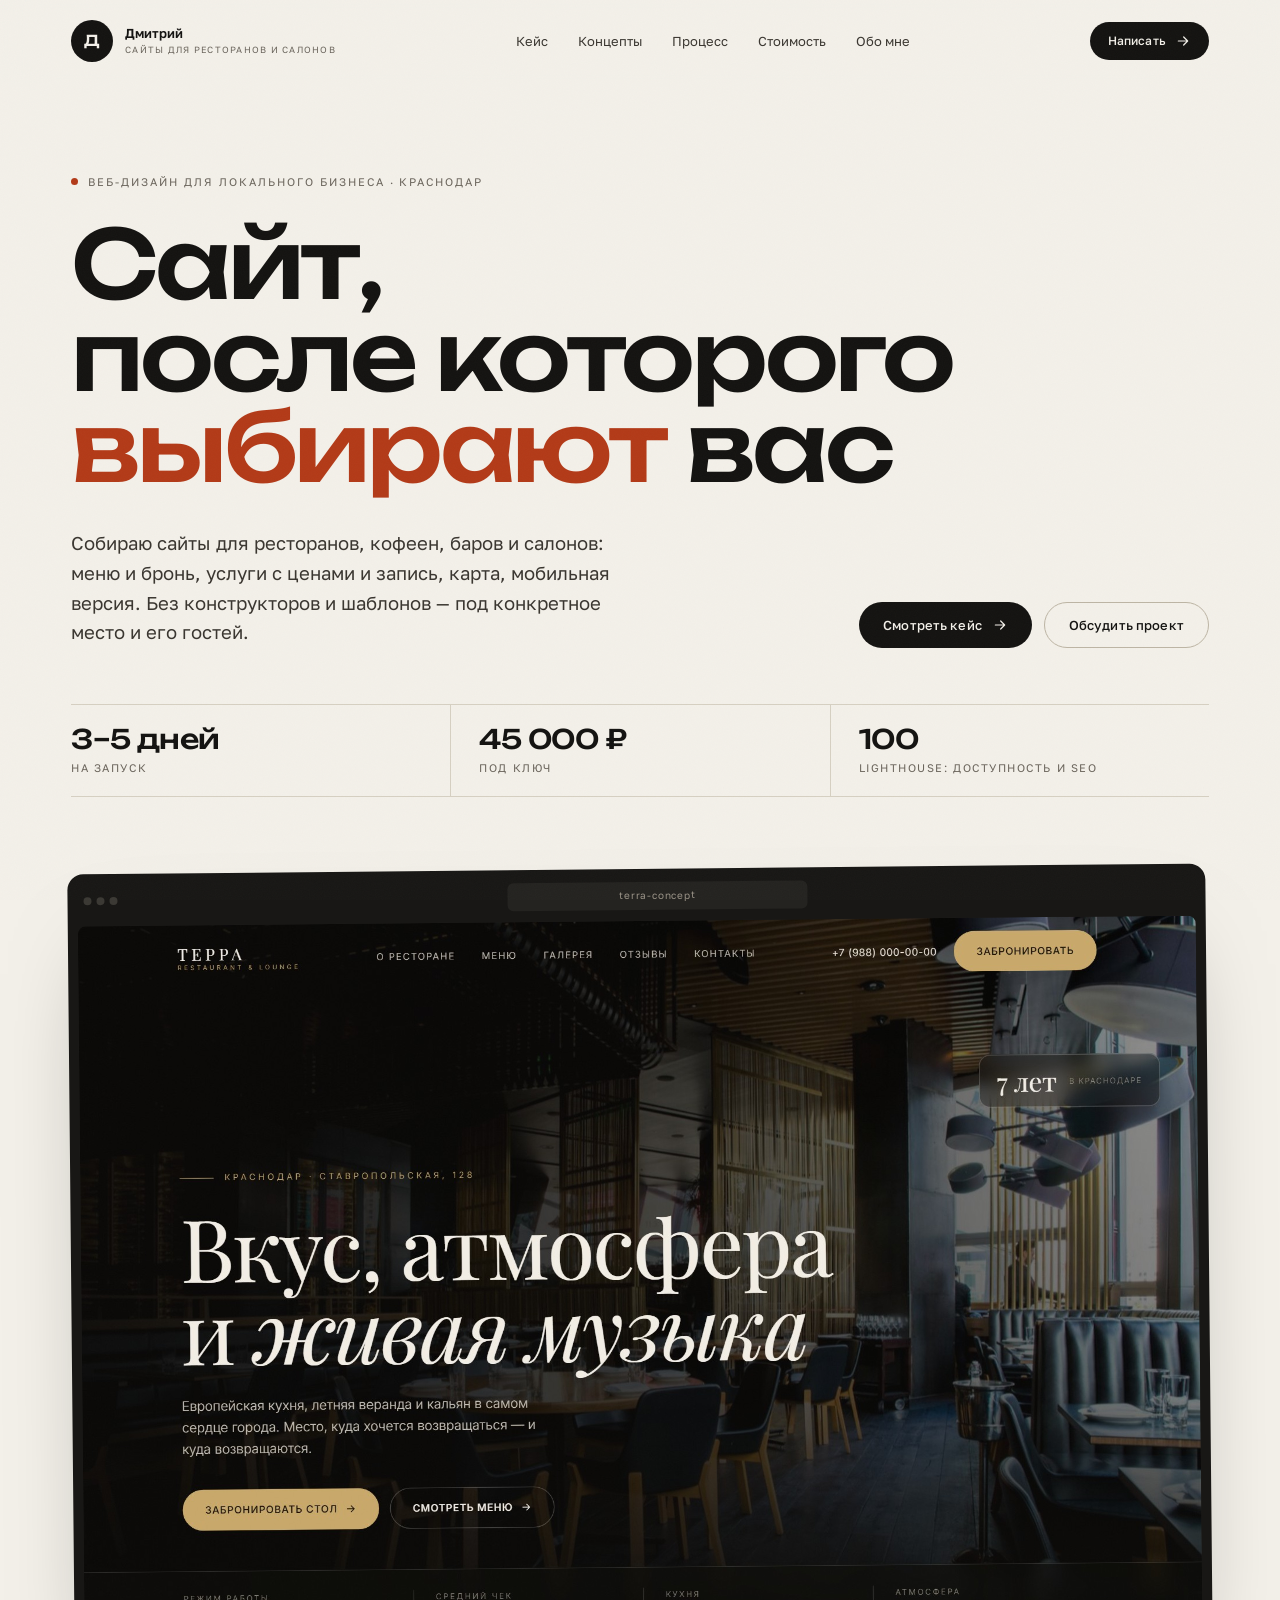
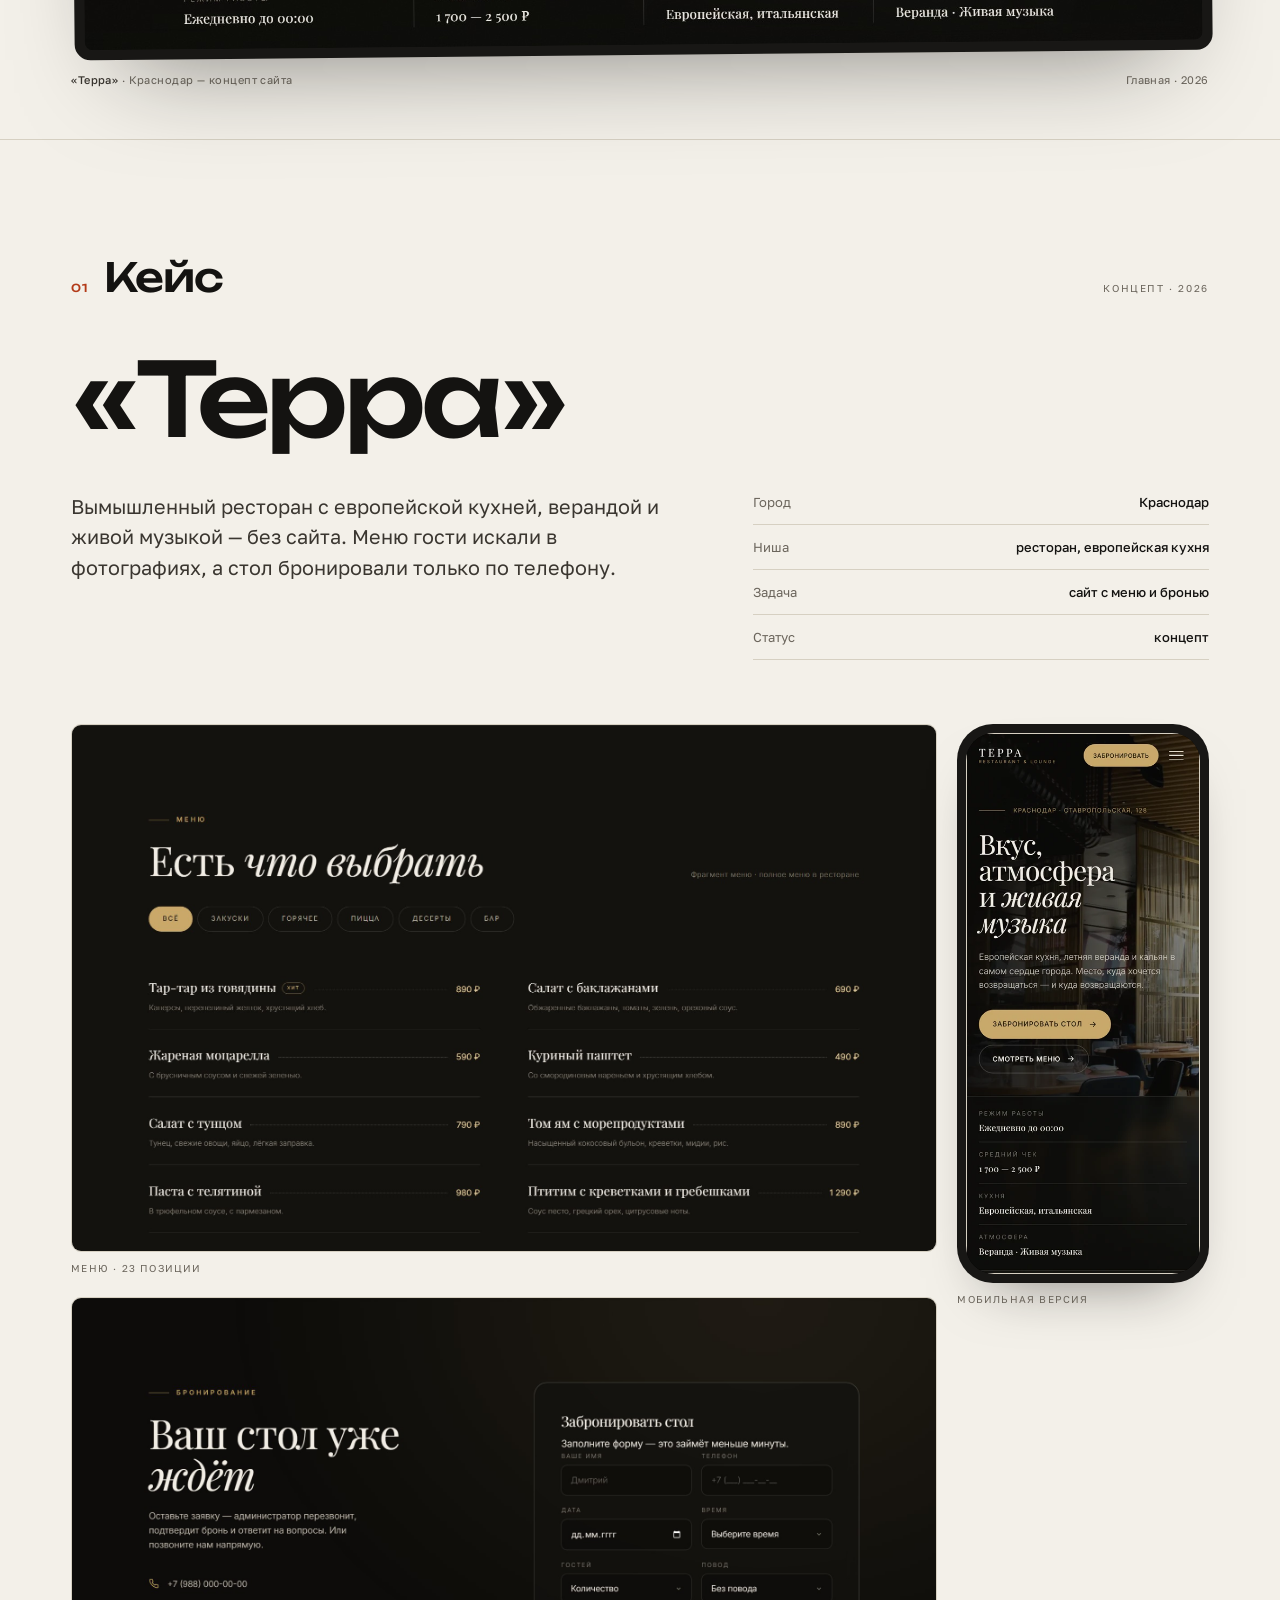
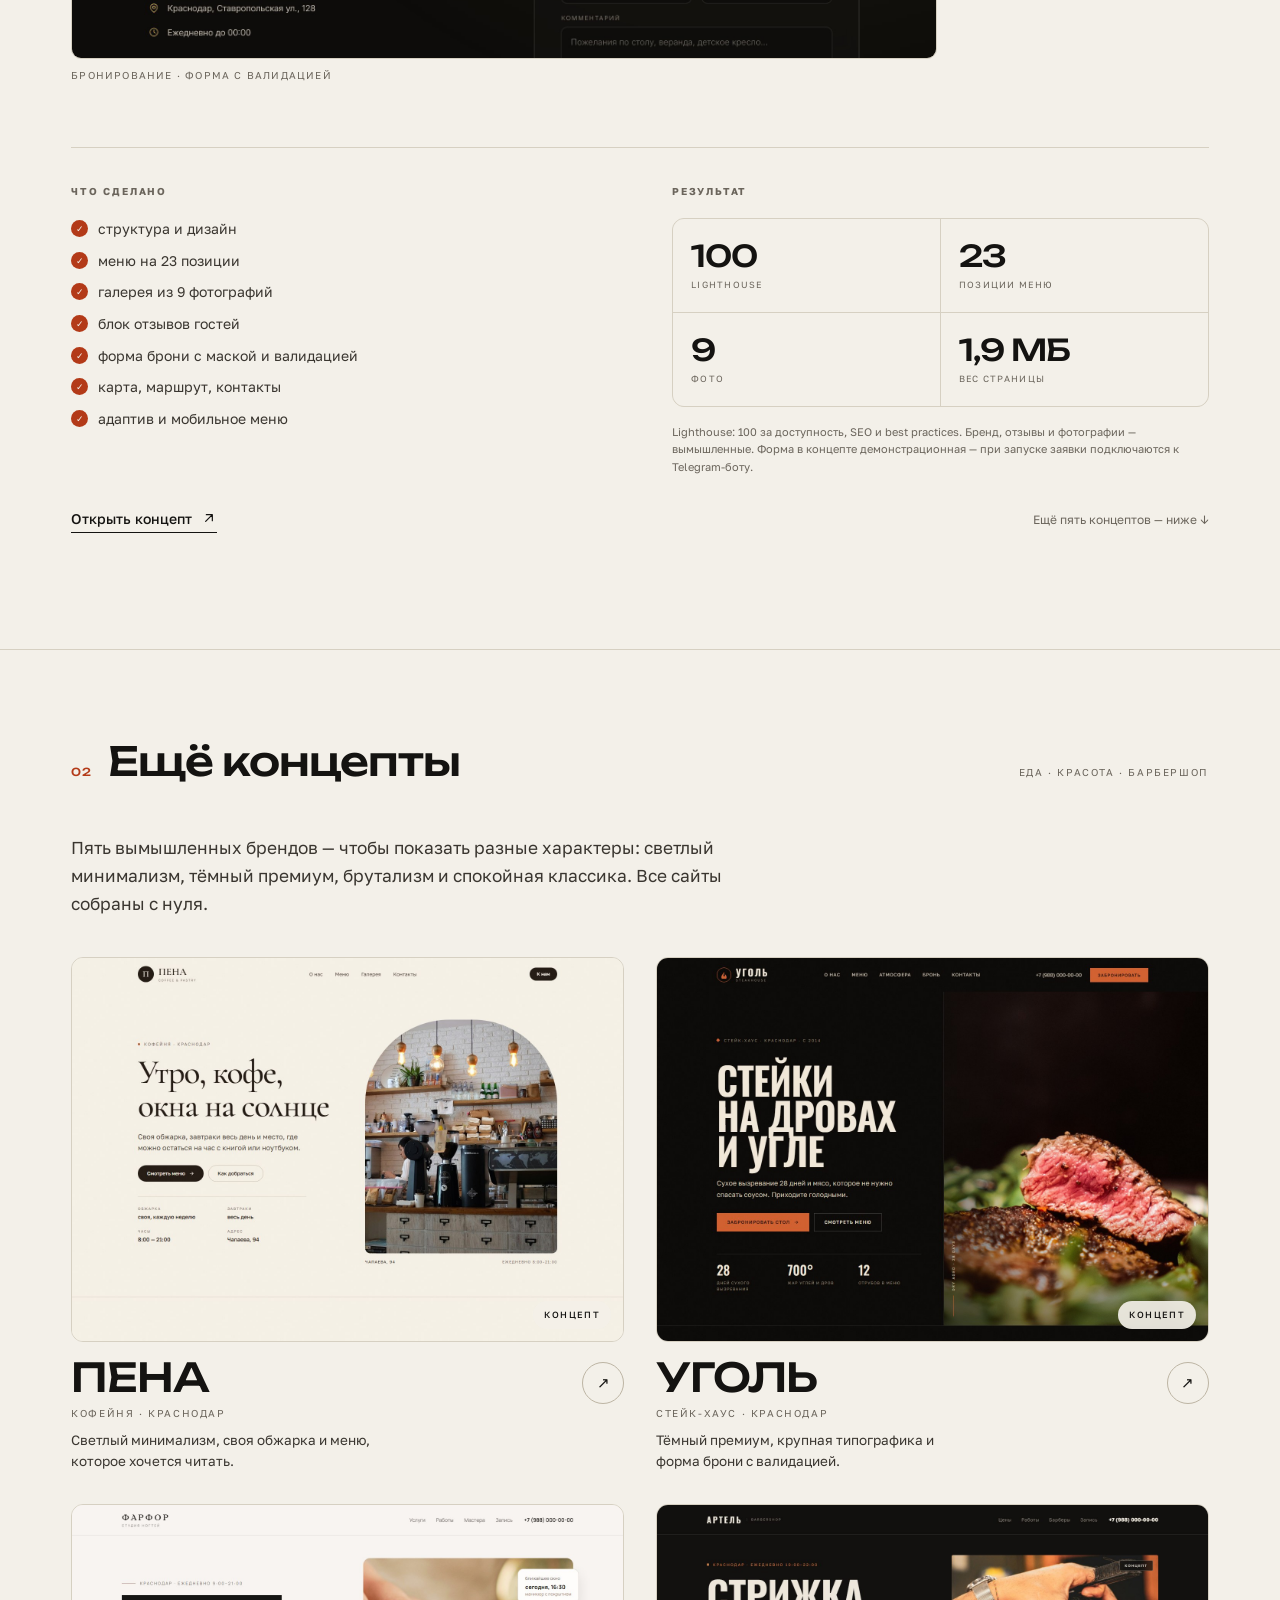
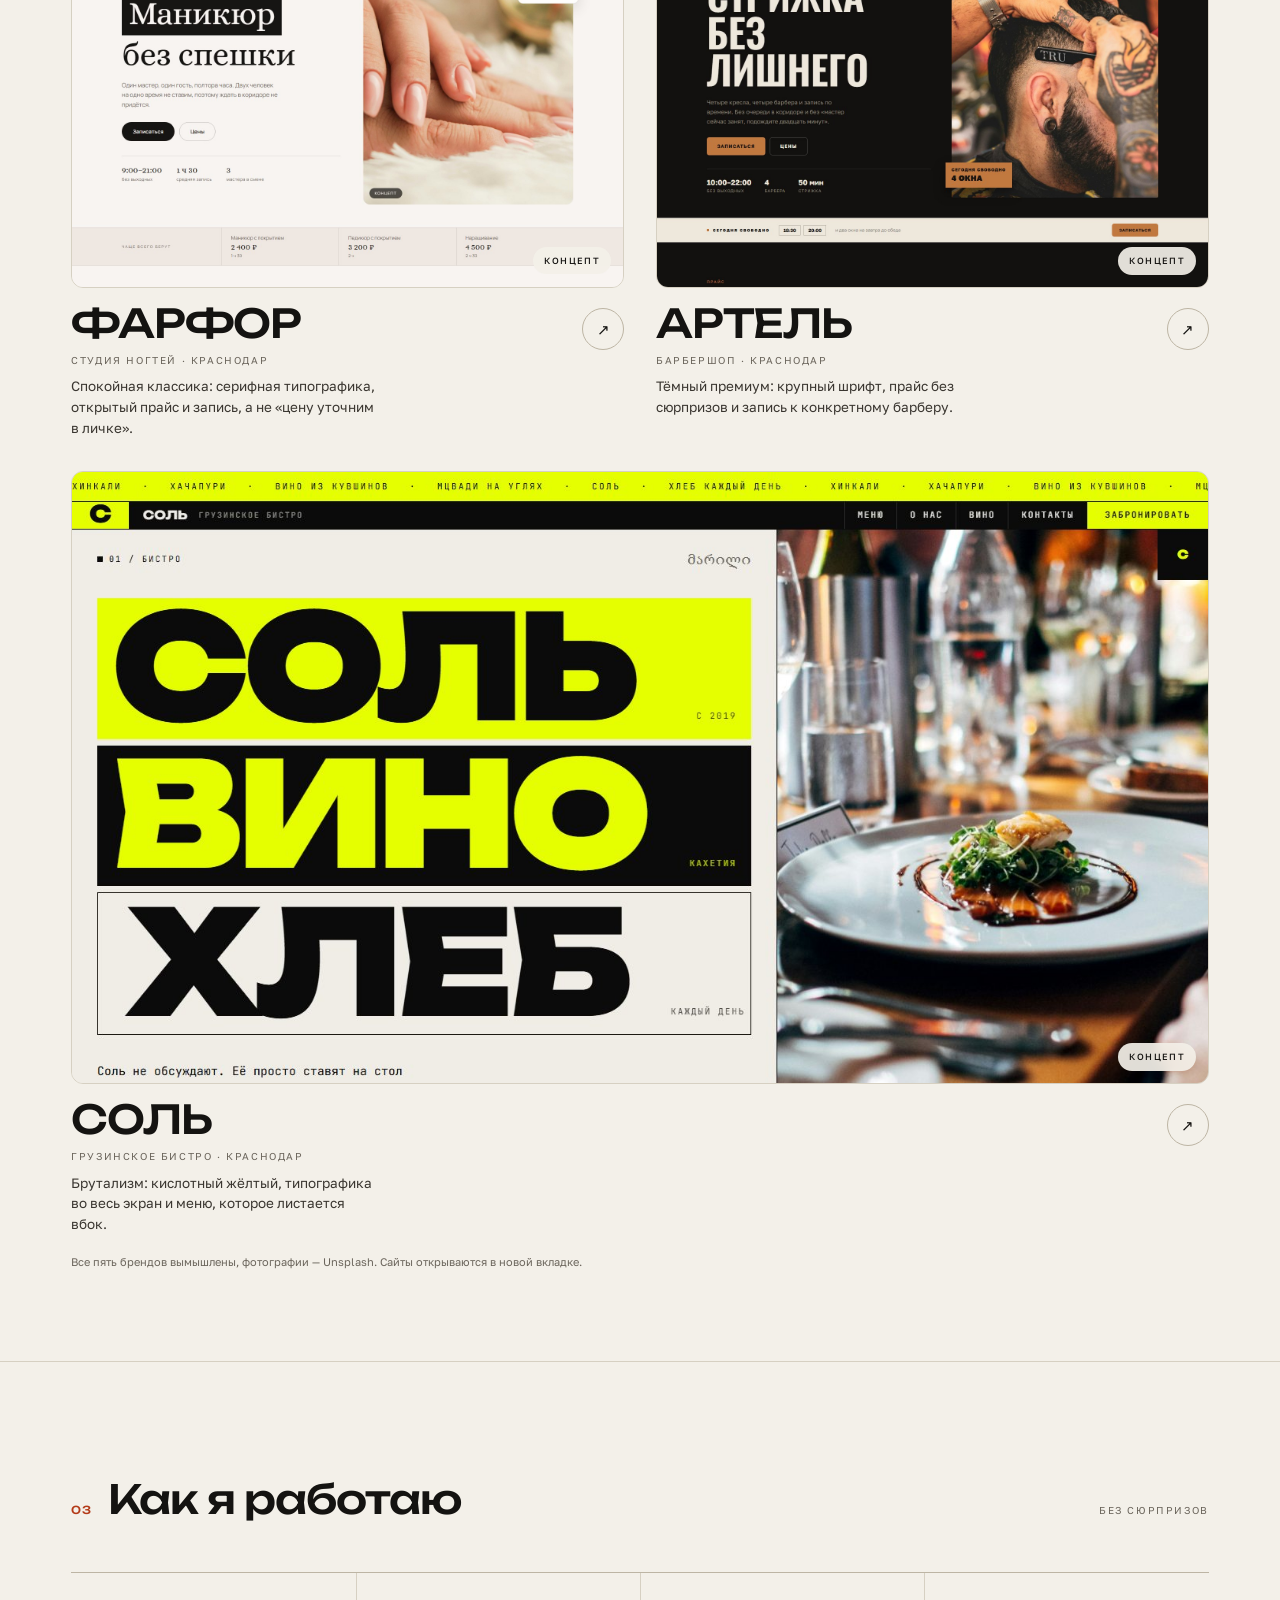
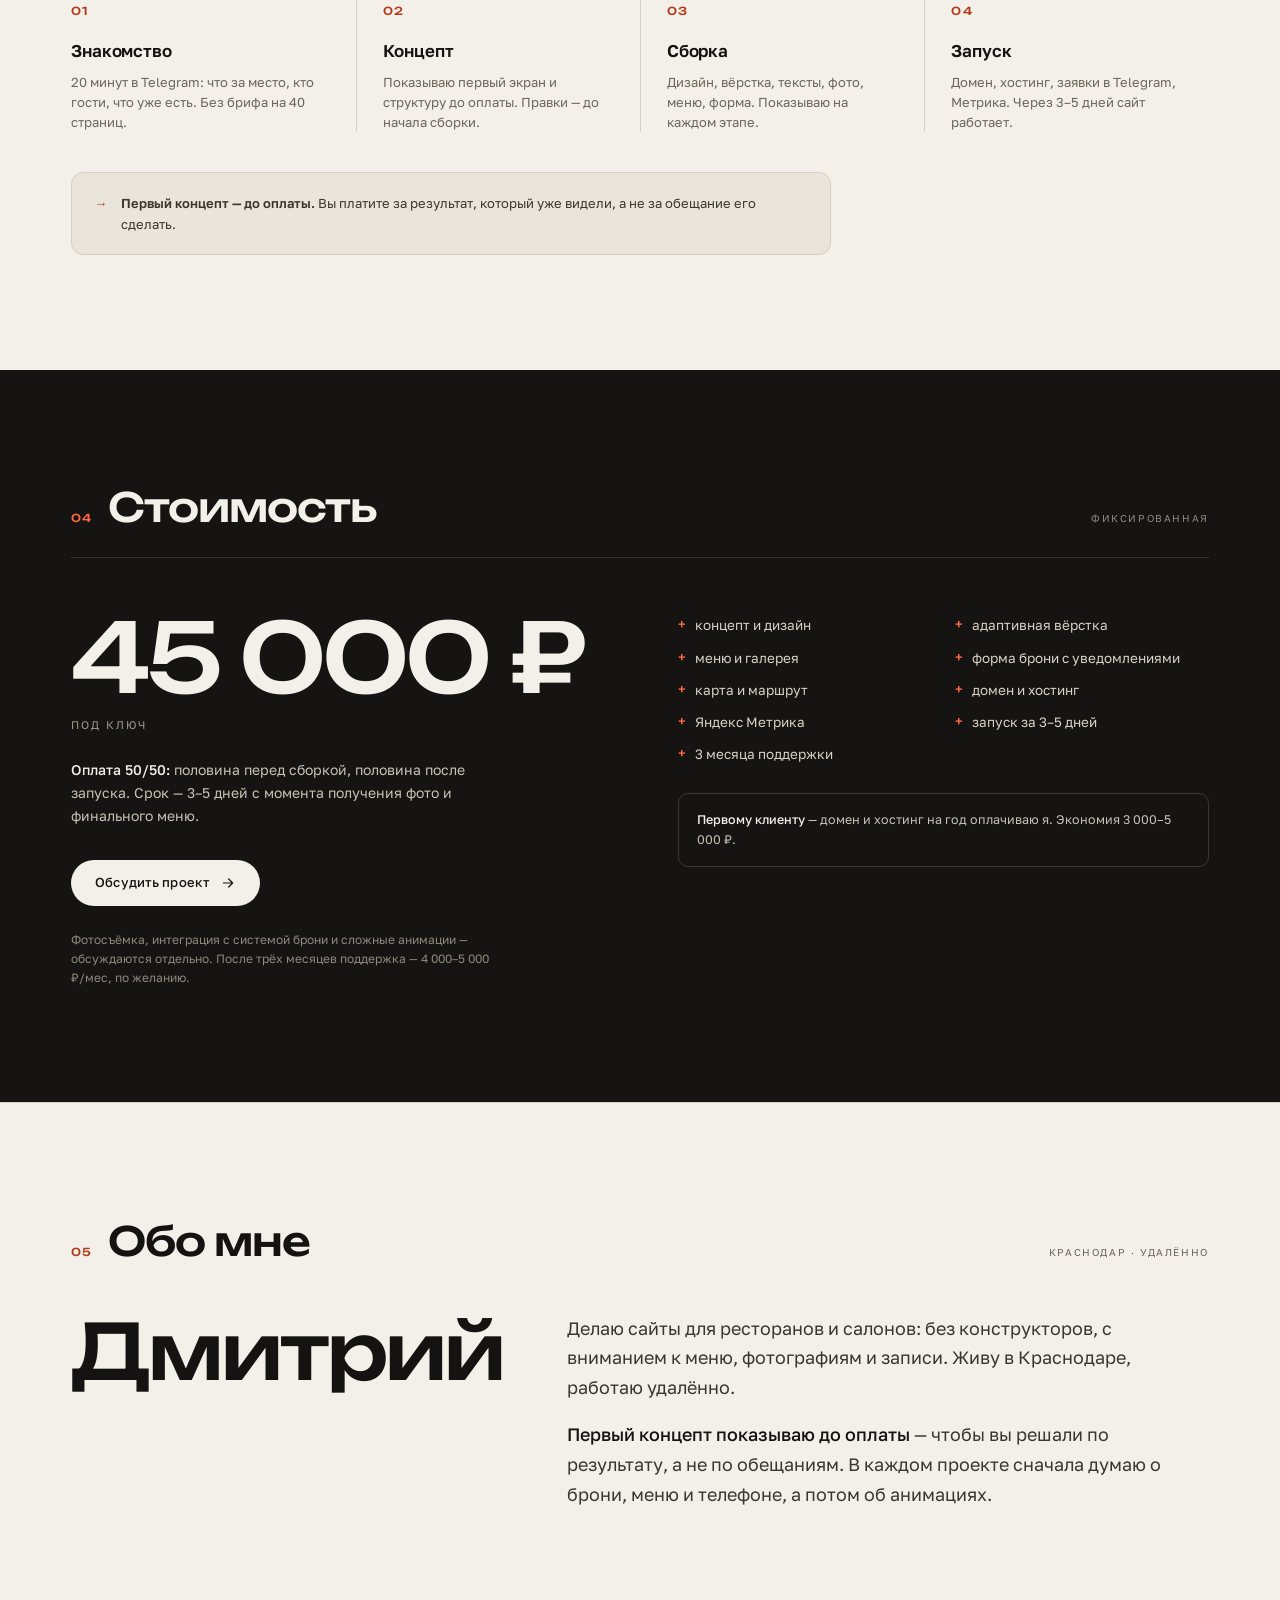
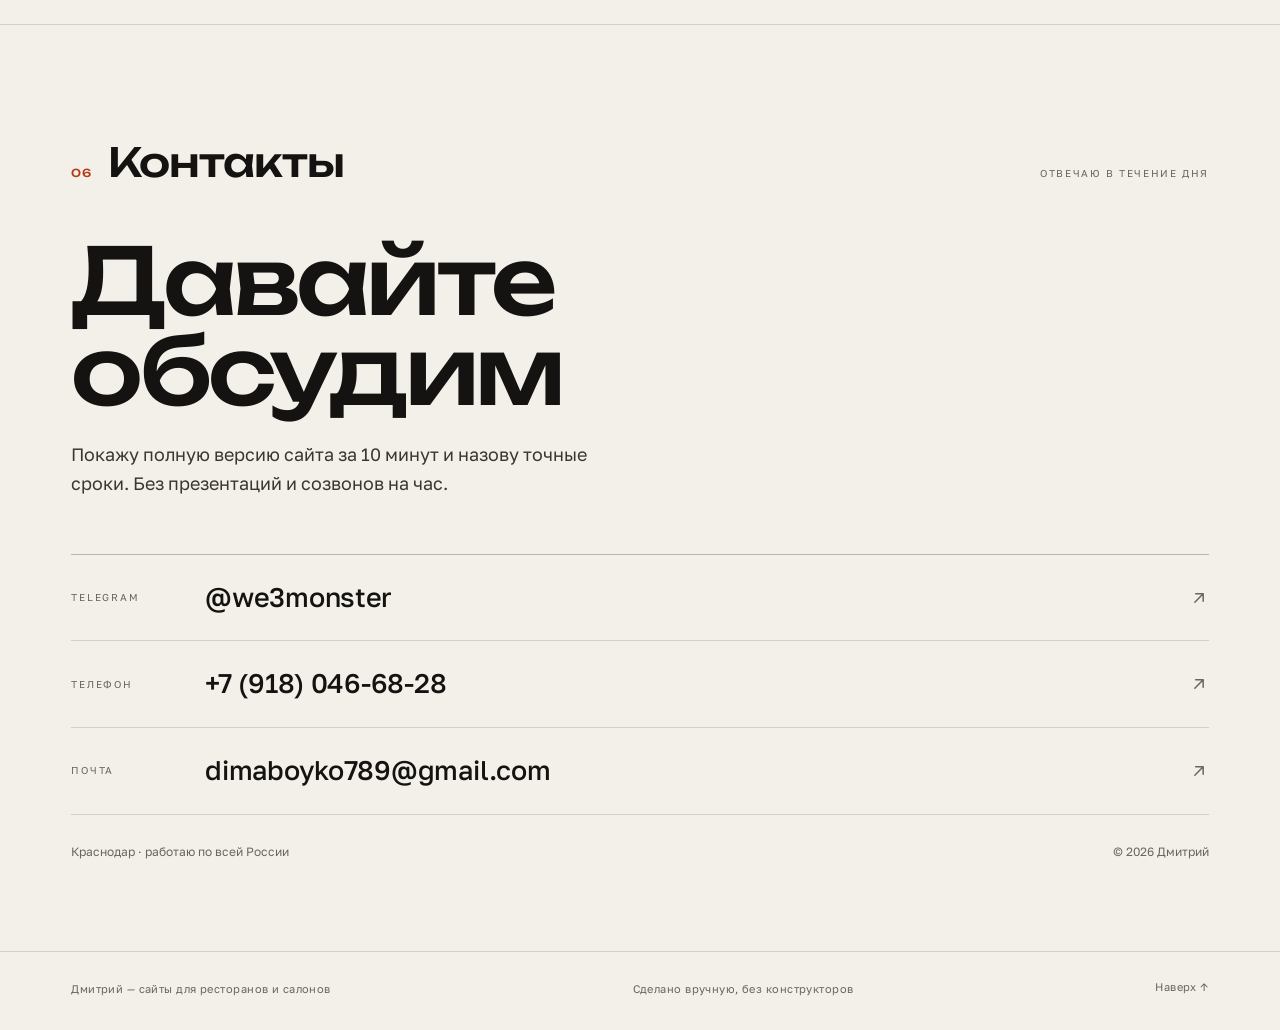
==== commit d772cdad: "УГОЛЬ: главный кадр в webp (696 → 252 КБ), плашка «концепт» у УГЛЯ и ПЕНЫ, шрифты СОЛИ локально" ====
--- a/index.html
+++ b/index.html
@@ -533,7 +533,7 @@
           Открыть концепт
           <svg width="16" height="16" viewBox="0 0 24 24" fill="none" stroke="currentColor" stroke-width="1.8" stroke-linecap="round" stroke-linejoin="round" aria-hidden="true"><path d="M7 17 17 7M8 7h9v9"/></svg>
         </a>
-        <span class="case-next">Ещё три концепта — ниже ↓</span>
+        <span class="case-next">Ещё пять концептов — ниже ↓</span>
       </div>
     </div>
   </section>
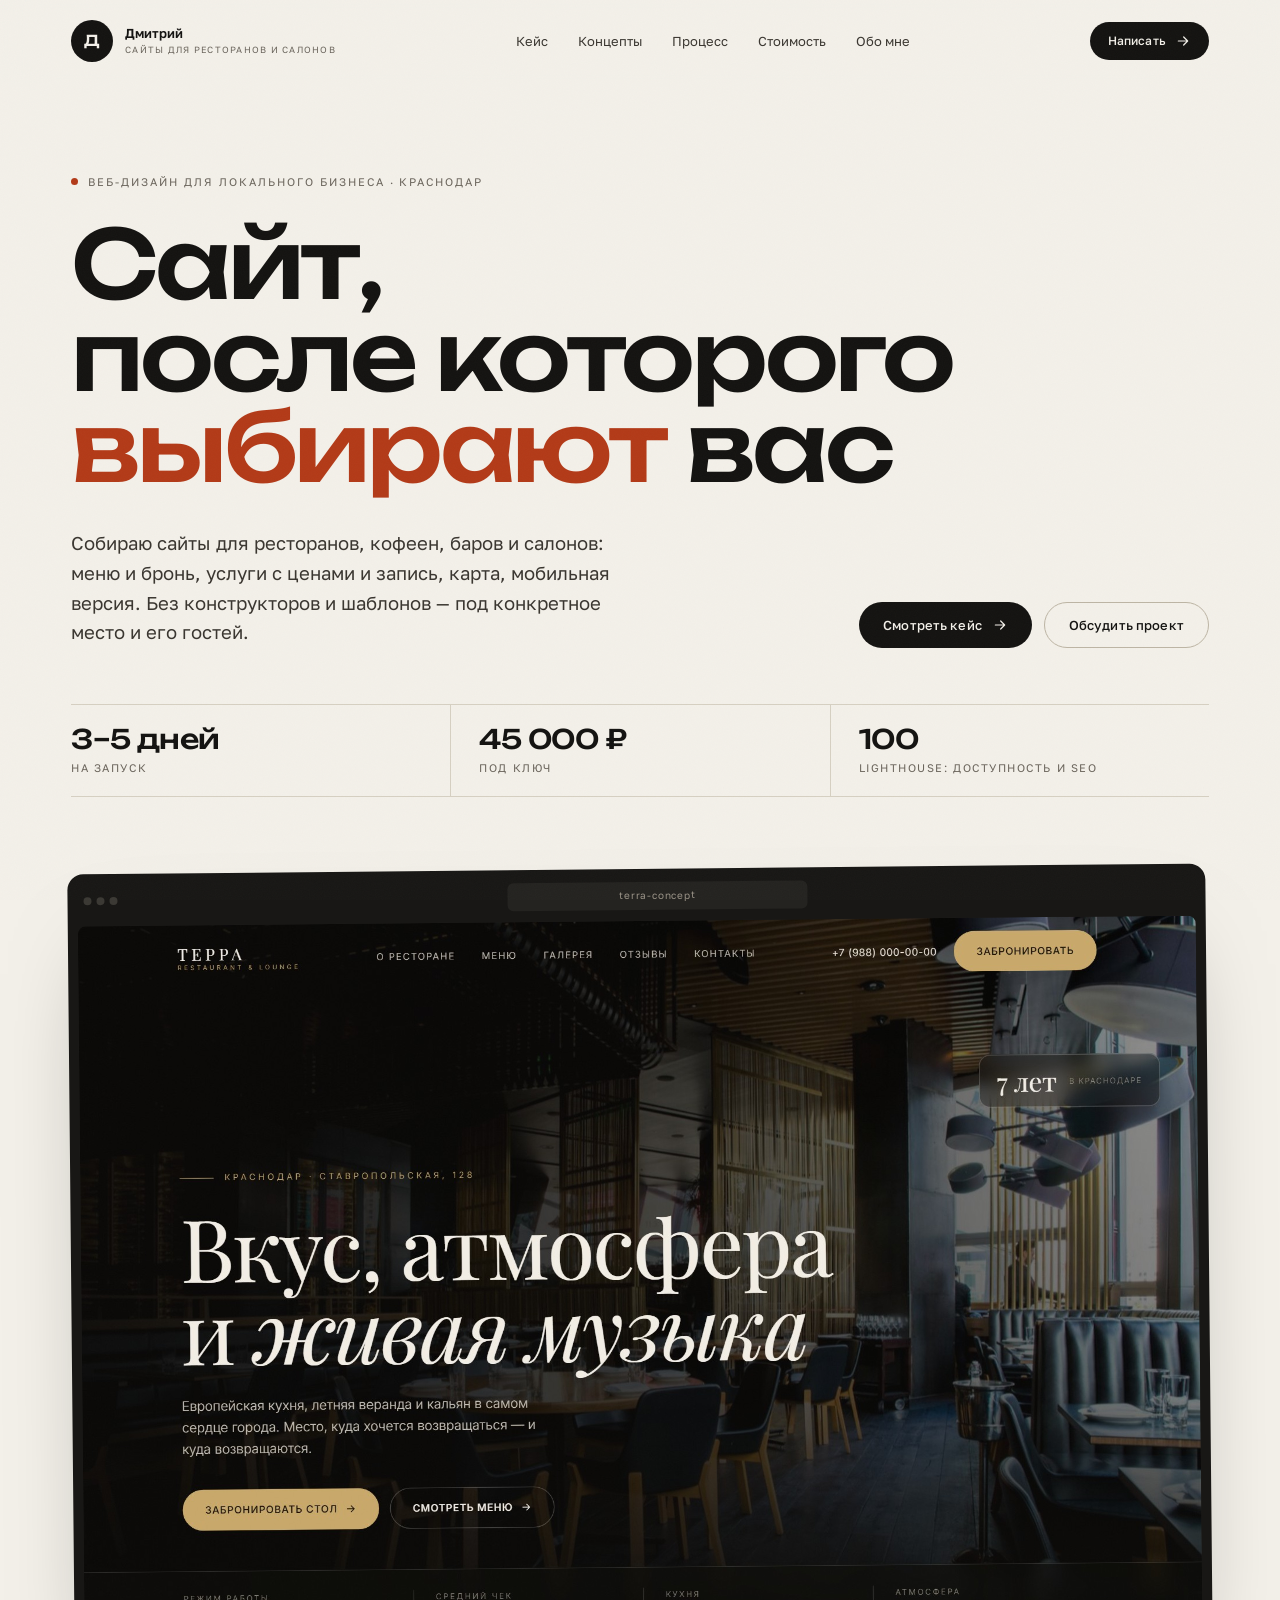
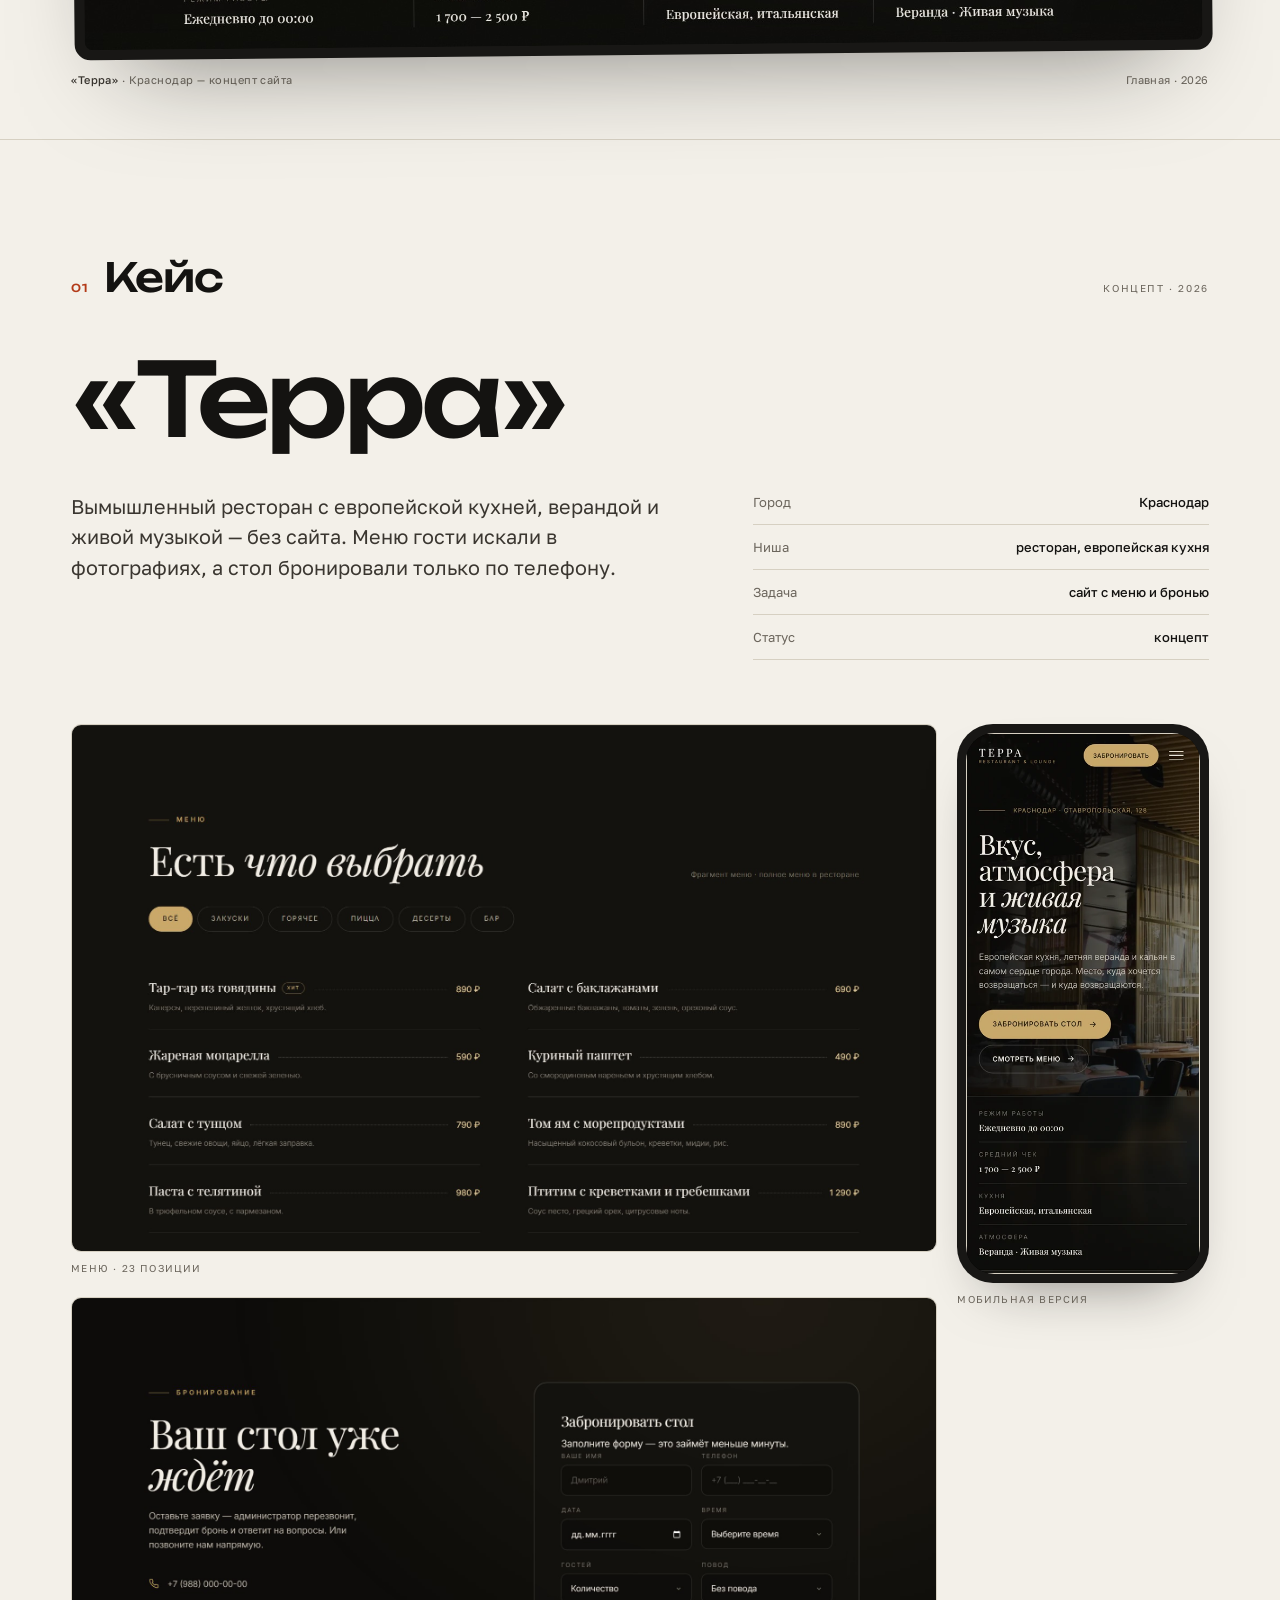
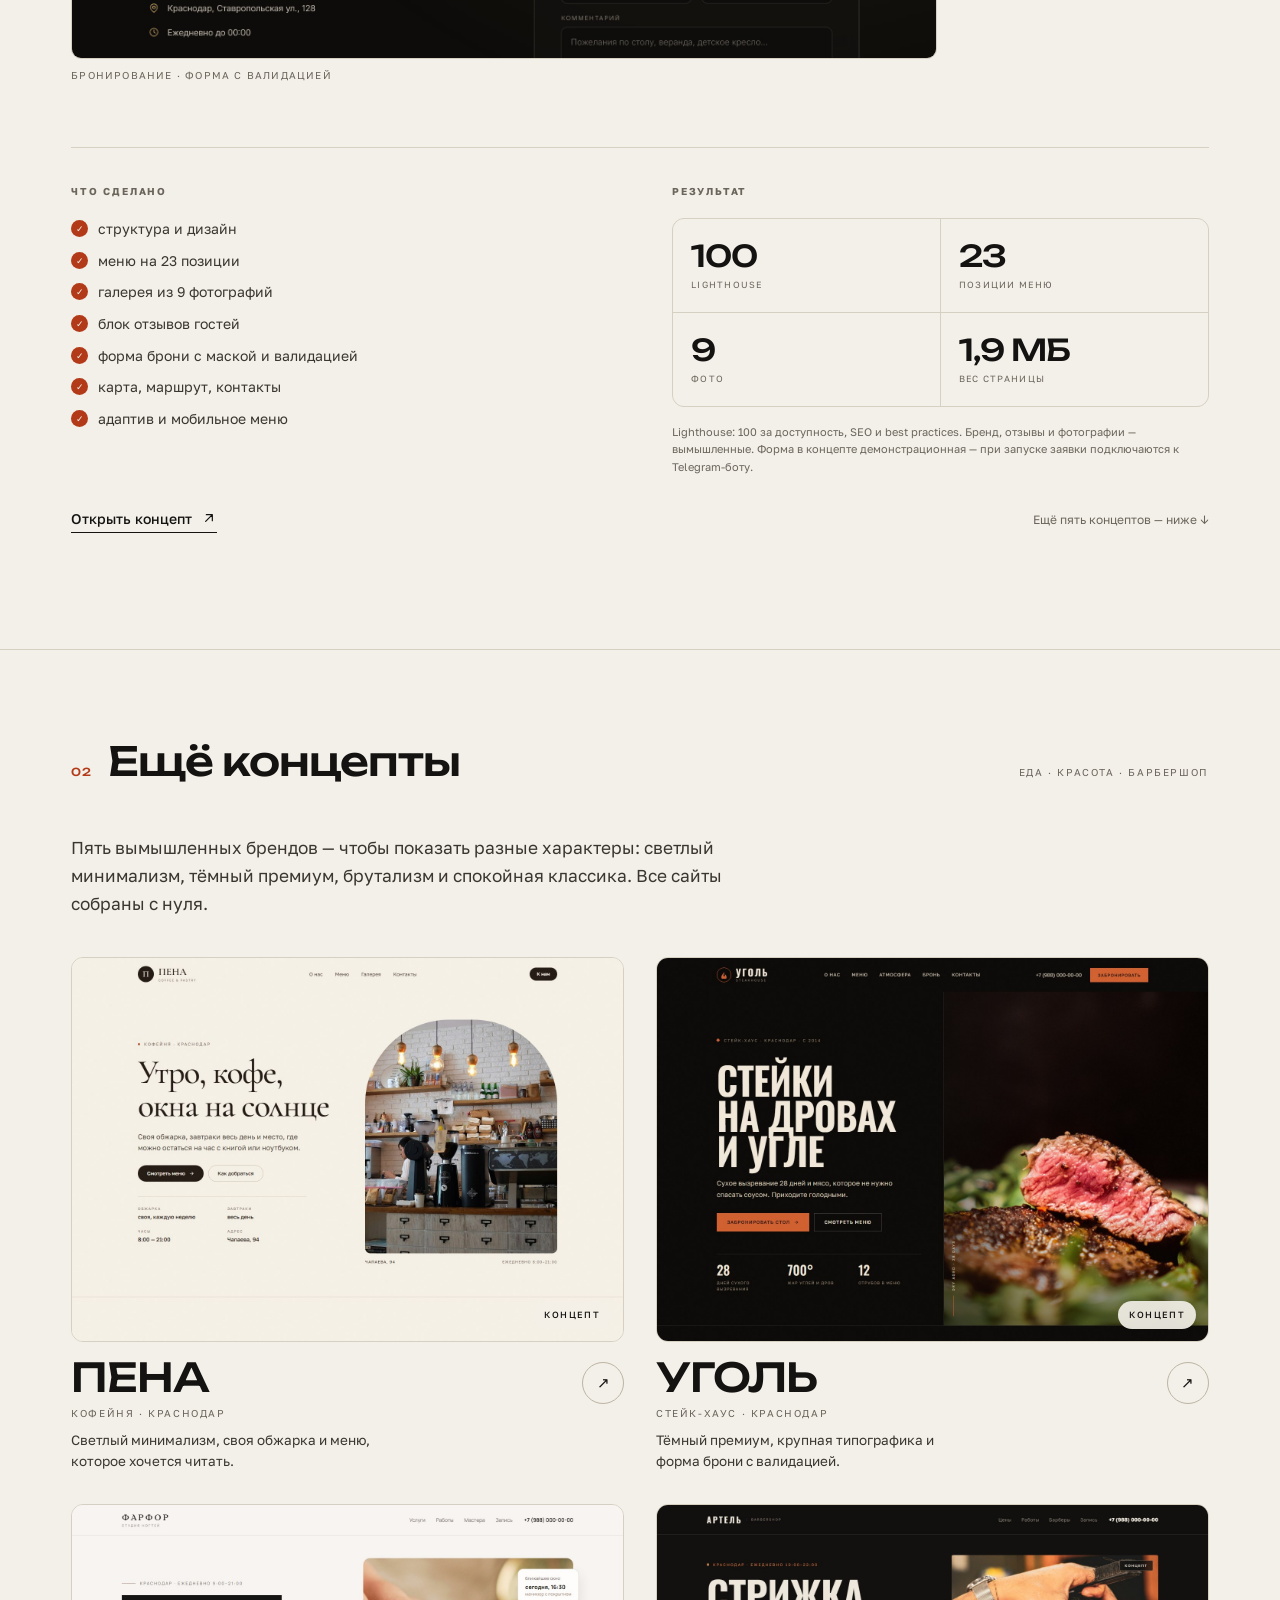
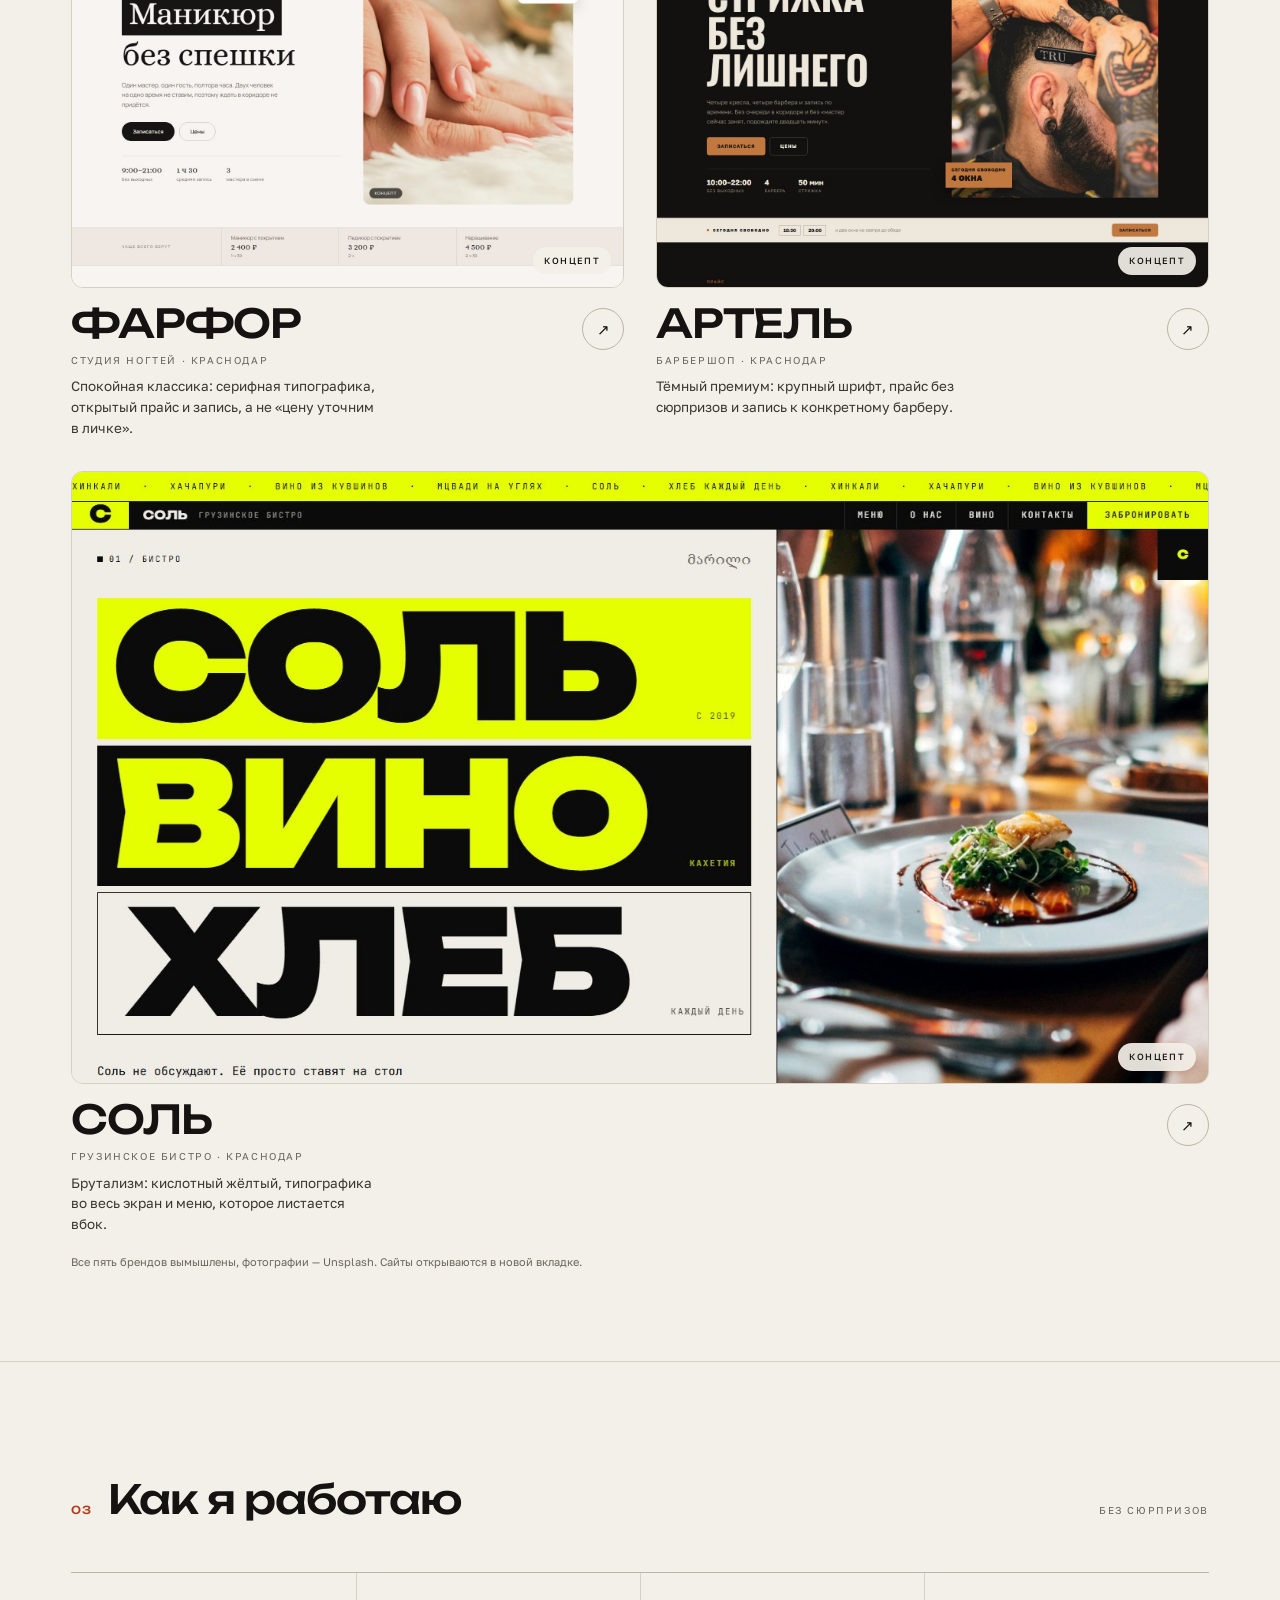
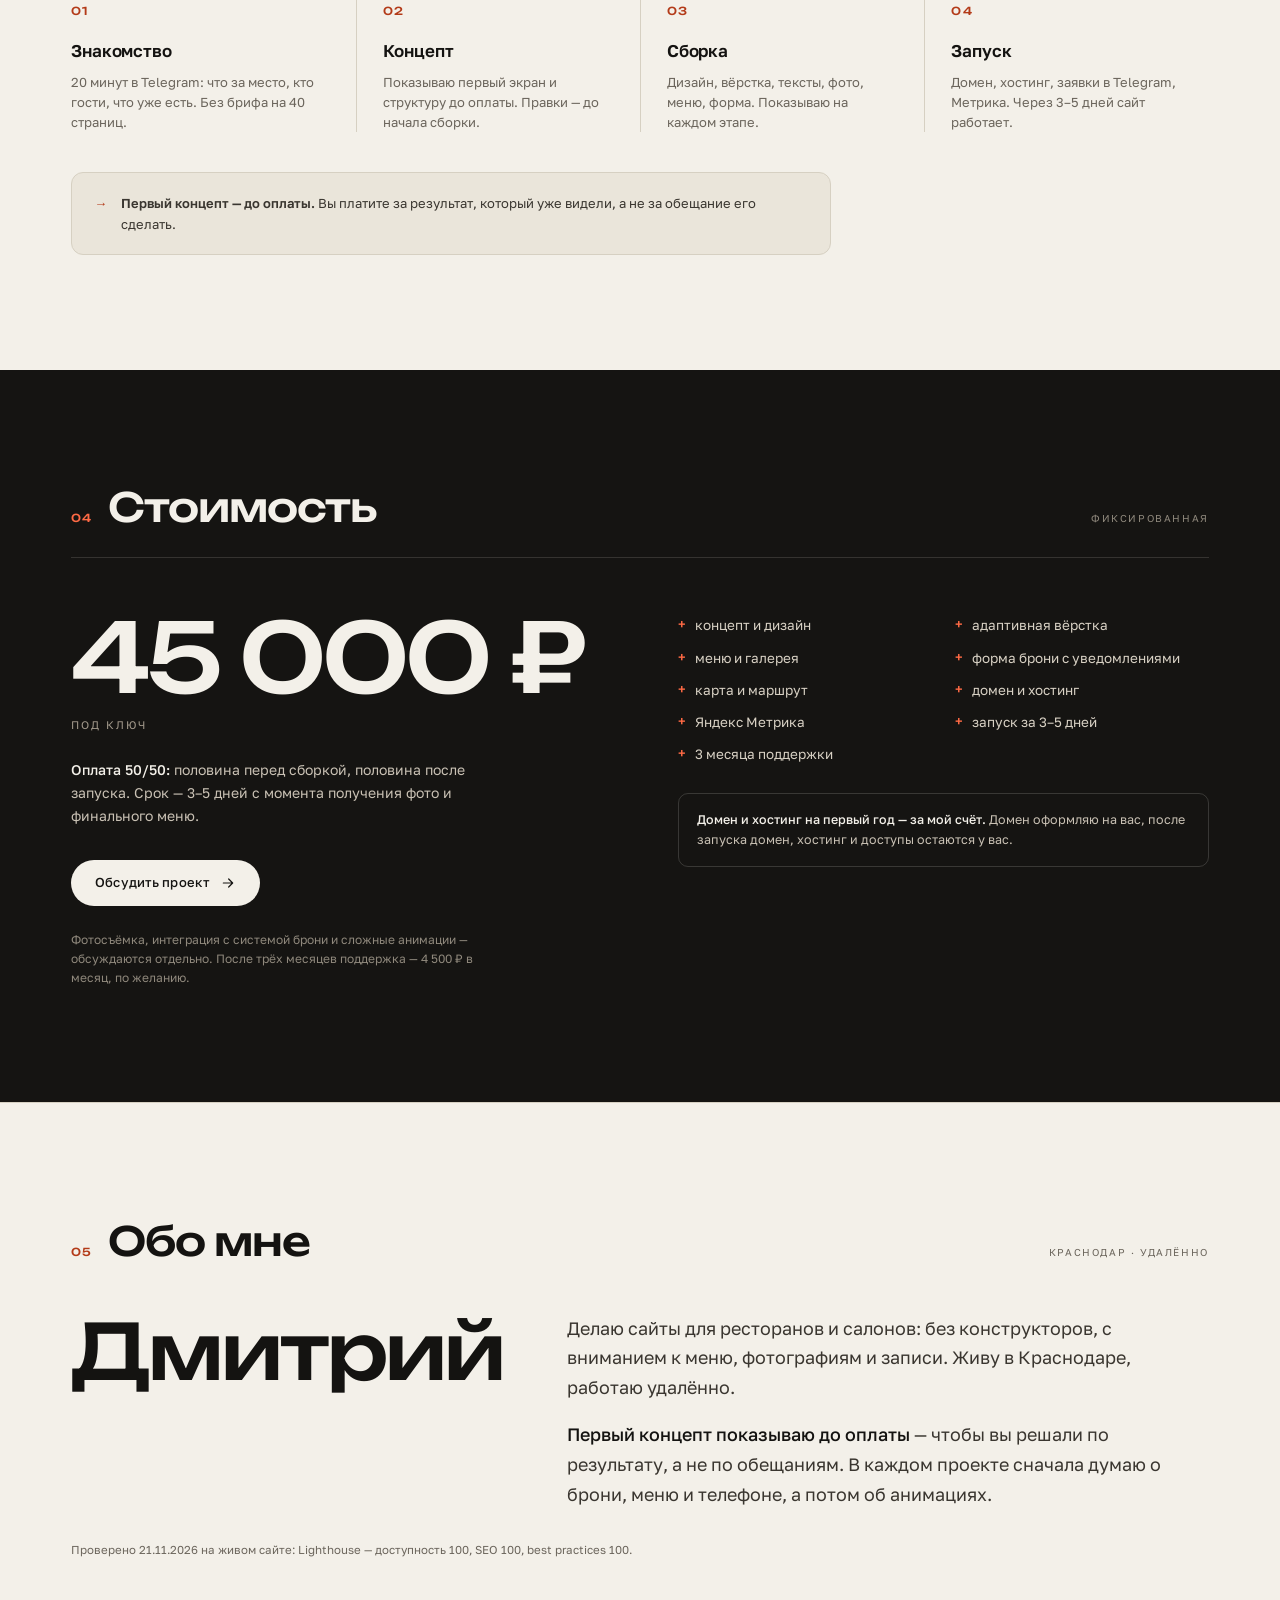
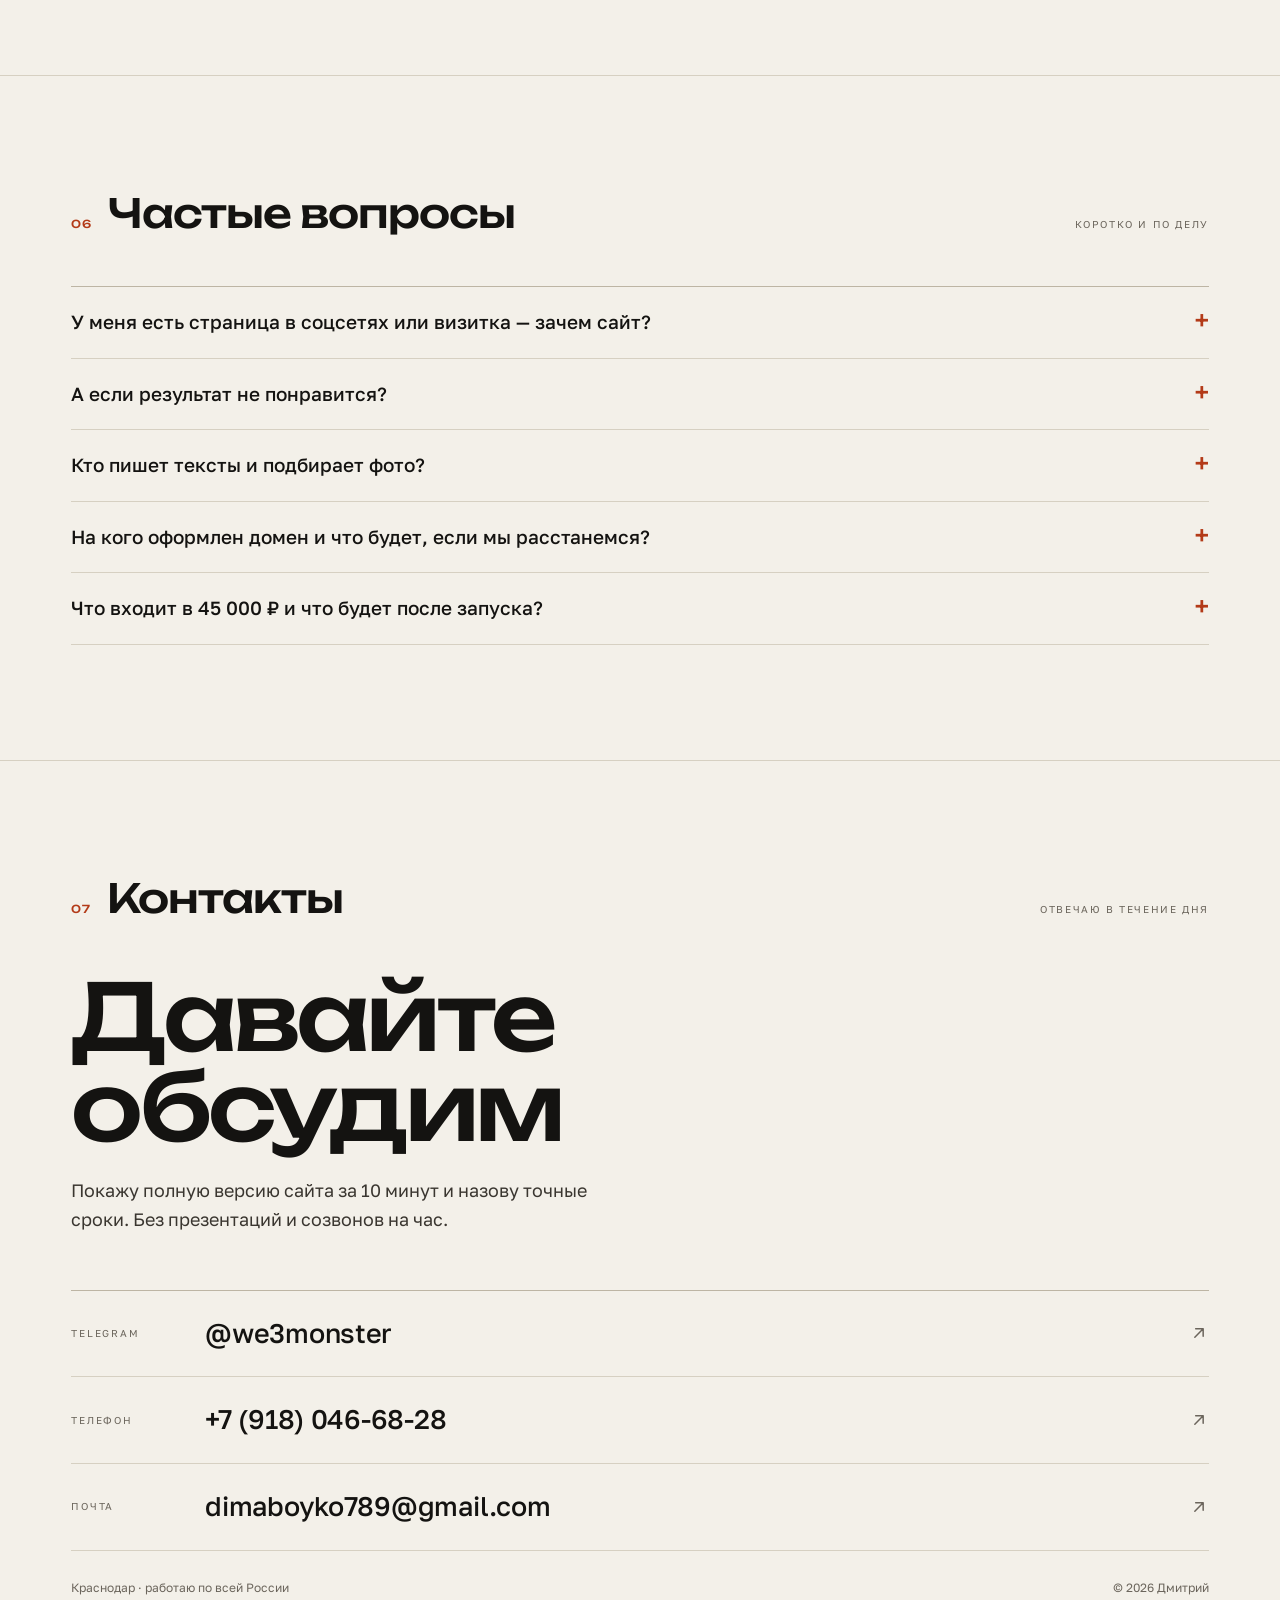
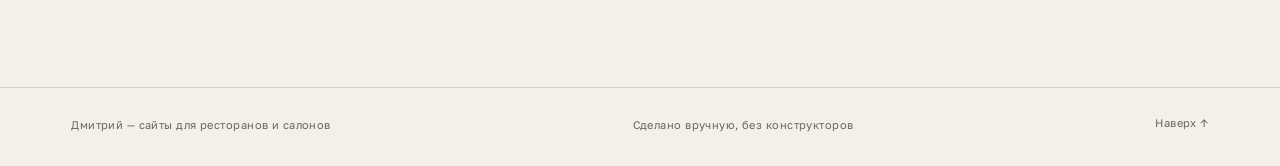
==== commit 6f23b92e: "УГОЛЬ: главный кадр в webp (696 → 252 КБ), плашка «концепт» у УГЛЯ и ПЕНЫ, шрифты СОЛИ локально" ====
--- a/index.html
+++ b/index.html
@@ -3,7 +3,7 @@
 <head>
 <meta charset="UTF-8">
 <meta name="viewport" content="width=device-width, initial-scale=1.0">
-<meta name="robots" content="noindex, nofollow">
+<meta name="robots" content="index, follow">
 <title>Дмитрий — сайты для ресторанов и салонов | Дизайн, вёрстка, запуск</title>
 <meta name="description" content="Собираю сайты для ресторанов, кофеен, баров и салонов: меню и бронирование, услуги с ценами, запись, карта, мобильная версия. Запуск за 3–5 дней. 45 000 ₽ под ключ. Первый концепт — до оплаты.">
 <meta name="theme-color" content="#F3F0E9">
@@ -306,6 +306,24 @@
   .about-copy p{font-size:clamp(16px,1.4vw,19px);line-height:1.65;color:var(--ink-2);max-width:640px}
   .about-copy p + p{margin-top:18px}
   .about-copy p strong{font-weight:500;color:var(--ink)}
+  .about-note{font-size:11.5px;line-height:1.6;color:var(--muted);margin-top:32px;max-width:760px}
+
+  /* ---------- faq ---------- */
+  .faq-list{margin-top:14px;border-top:1px solid var(--line-strong)}
+  .faq-item{border-bottom:1px solid var(--line)}
+  .faq-item summary{
+    display:flex;align-items:flex-start;gap:20px;cursor:pointer;list-style:none;
+    padding:22px 0;font-size:clamp(16px,1.5vw,19px);line-height:1.4;font-weight:500;color:var(--ink);
+  }
+  .faq-item summary::-webkit-details-marker{display:none}
+  .faq-item summary::after{
+    content:"+";margin-left:auto;flex:none;font-family:var(--display);font-size:22px;
+    line-height:1;color:var(--accent);transition:transform .3s var(--ease);
+  }
+  .faq-item[open] summary::after{transform:rotate(45deg)}
+  .faq-item p{font-size:14.5px;line-height:1.65;color:var(--muted);max-width:820px;padding:0 0 26px}
+  .faq-item p + p{padding-top:0}
+  .faq-item p strong{color:var(--ink-2);font-weight:500}
 
   /* ---------- contact ---------- */
   .contact{border-top:1px solid var(--line);padding-bottom:clamp(56px,7vw,96px)}
@@ -683,7 +701,7 @@
               <svg viewBox="0 0 24 24" fill="none" stroke="currentColor" stroke-width="1.8" stroke-linecap="round" stroke-linejoin="round" aria-hidden="true"><path d="M5 12h14M13 6l6 6-6 6"/></svg>
             </a>
           </div>
-          <p class="price-note">Фотосъёмка, интеграция с системой брони и сложные анимации — обсуждаются отдельно. После трёх месяцев поддержка — 4 000–5 000 ₽/мес, по желанию.</p>
+          <p class="price-note">Фотосъёмка, интеграция с системой брони и сложные анимации — обсуждаются отдельно. После трёх месяцев поддержка — 4 500 ₽ в месяц, по желанию.</p>
         </div>
 
         <div class="reveal">
@@ -698,7 +716,7 @@
             <li>запуск за 3–5 дней</li>
             <li>3 месяца поддержки</li>
           </ul>
-          <div class="bonus"><b>Первому клиенту</b> — домен и хостинг на год оплачиваю я. Экономия 3 000–5 000 ₽.</div>
+          <div class="bonus"><b>Домен и хостинг на первый год — за мой счёт.</b> Домен оформляю на вас, после запуска домен, хостинг и доступы остаются у вас.</div>
         </div>
       </div>
     </div>
@@ -720,6 +738,42 @@
           <p><strong>Первый концепт показываю до оплаты</strong> — чтобы вы решали по результату, а не по обещаниям. В каждом проекте сначала думаю о брони, меню и телефоне, а потом об анимациях.</p>
         </div>
       </div>
+
+      <p class="about-note reveal">Проверено 21.11.2026 на живом сайте: Lighthouse — доступность 100, SEO 100, best practices 100.</p>
+    </div>
+  </section>
+
+  <!-- ================= FAQ ================= -->
+  <section class="section" id="faq">
+    <div class="wrap">
+      <div class="sec-head reveal">
+        <span class="sec-num">06</span>
+        <h2>Частые вопросы</h2>
+        <span class="sec-note">Коротко и по делу</span>
+      </div>
+
+      <div class="faq-list reveal">
+        <details class="faq-item">
+          <summary>У меня есть страница в соцсетях или визитка — зачем сайт?</summary>
+          <p>Визитка — это Taplink или автосайт из карточки Яндекса. Она открывается только по прямой ссылке: своего домена у неё нет, и в поиске её не находят. Сайт на домене открывается по запросу «кофейня на Красной» и выглядит как заведение, а не как рекламная карточка.</p>
+        </details>
+        <details class="faq-item">
+          <summary>А если результат не понравится?</summary>
+          <p>Первый концепт показываю до оплаты. Если он не ваш — не платите и не продолжаем. Правки по дизайну и структуре — до начала сборки, пока я не начал верстать: переделывать готовую вёрстку дорого и для вас, и для меня.</p>
+        </details>
+        <details class="faq-item">
+          <summary>Кто пишет тексты и подбирает фото?</summary>
+          <p>Тексты пишу я — из вашей карточки, меню и короткого разговора в мессенджере. Фото — ваши; если своих нет, подберу подходящие и приведу к одному цвету. Съёмка зала и блюд — отдельная история, её обсуждаем заранее.</p>
+        </details>
+        <details class="faq-item">
+          <summary>На кого оформлен домен и что будет, если мы расстанемся?</summary>
+          <p>Домен оформляю на вас. Первый год домена и хостинга оплачиваю я, после запуска домен, хостинг и доступы — у вас. Если решите уйти, сайт остаётся вашим: заберёте файлы и продолжите с любым разработчиком.</p>
+        </details>
+        <details class="faq-item">
+          <summary>Что входит в 45 000 ₽ и что будет после запуска?</summary>
+          <p>Концепт, дизайн, вёрстка, меню, галерея, форма брони с уведомлениями в Telegram, карта, домен и хостинг на первый год, Метрика и три месяца поддержки. Дальше — 4 500 ₽ в месяц, по желанию и без обязательств.</p>
+        </details>
+      </div>
     </div>
   </section>
 
@@ -727,7 +781,7 @@
   <section class="section contact" id="contact">
     <div class="wrap">
       <div class="sec-head reveal">
-        <span class="sec-num">06</span>
+        <span class="sec-num">07</span>
         <span class="sec-title">Контакты</span>
         <span class="sec-note">Отвечаю в течение дня</span>
       </div>
